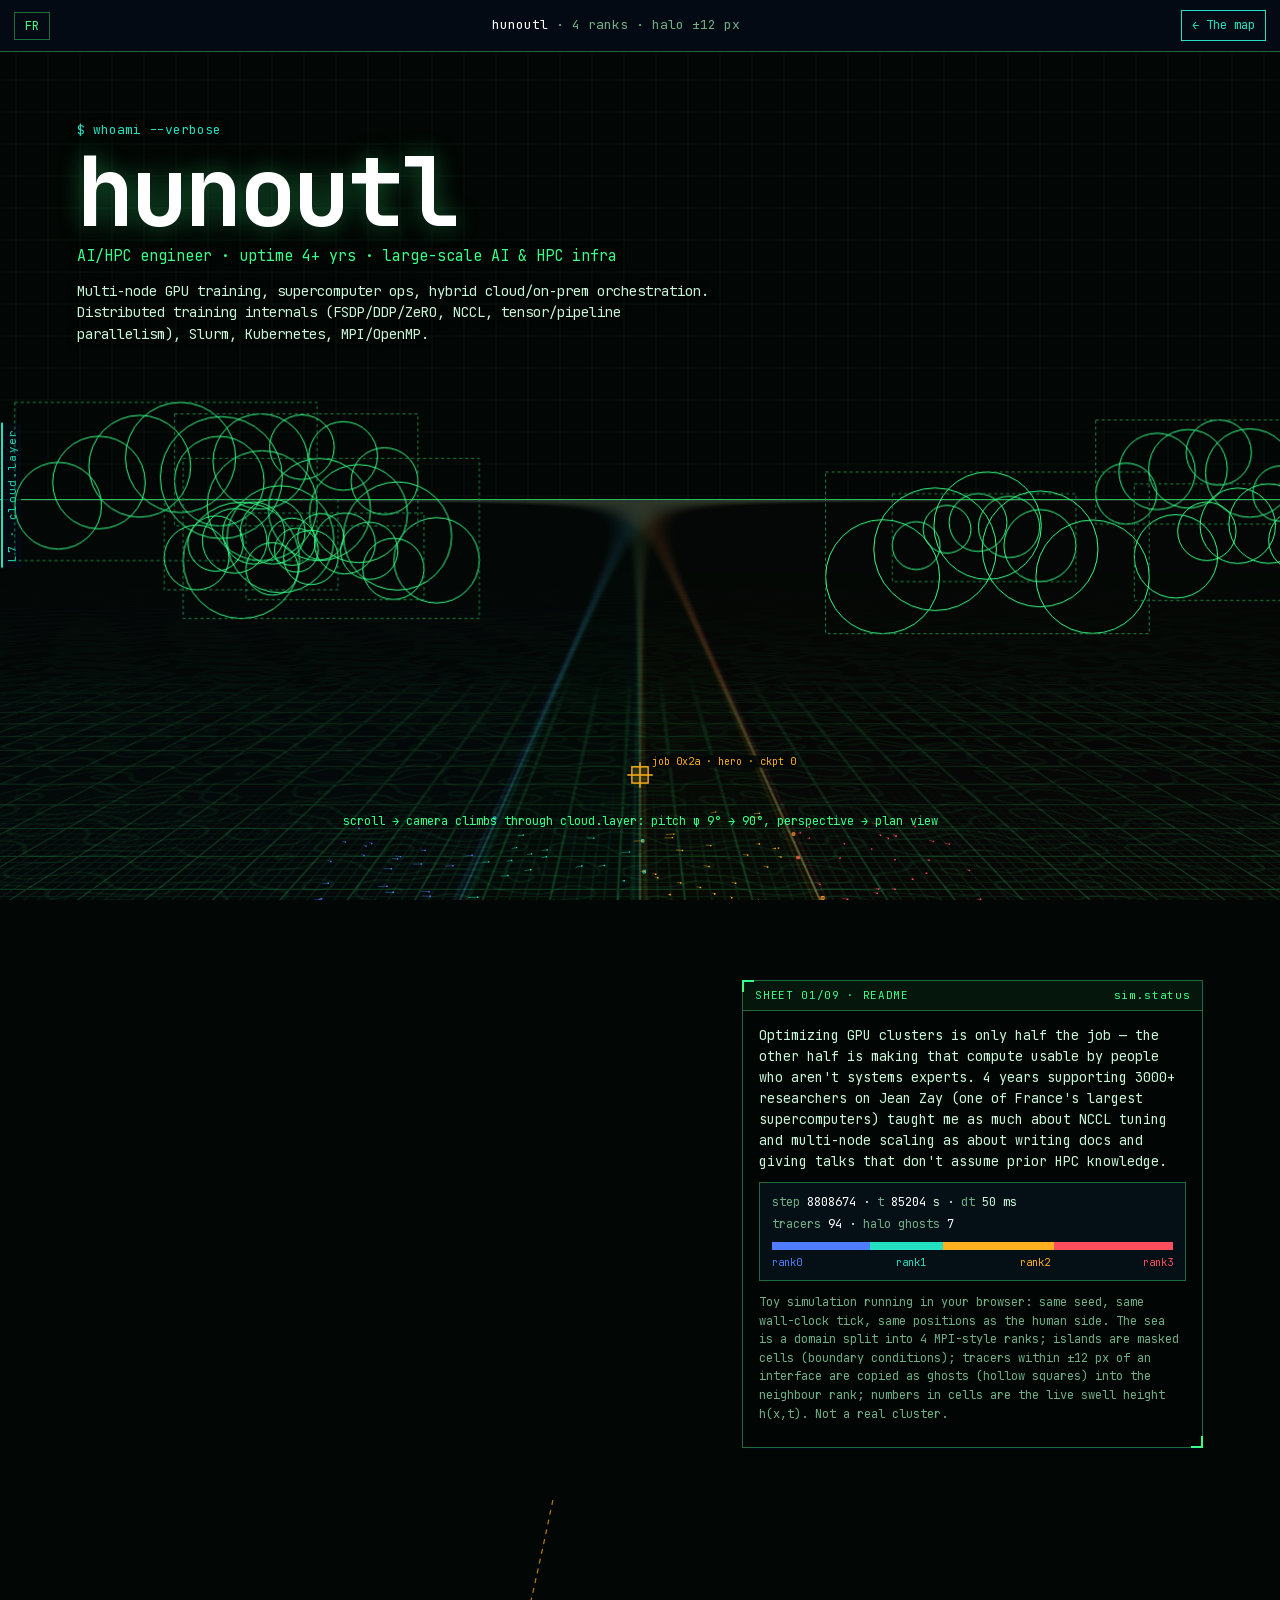
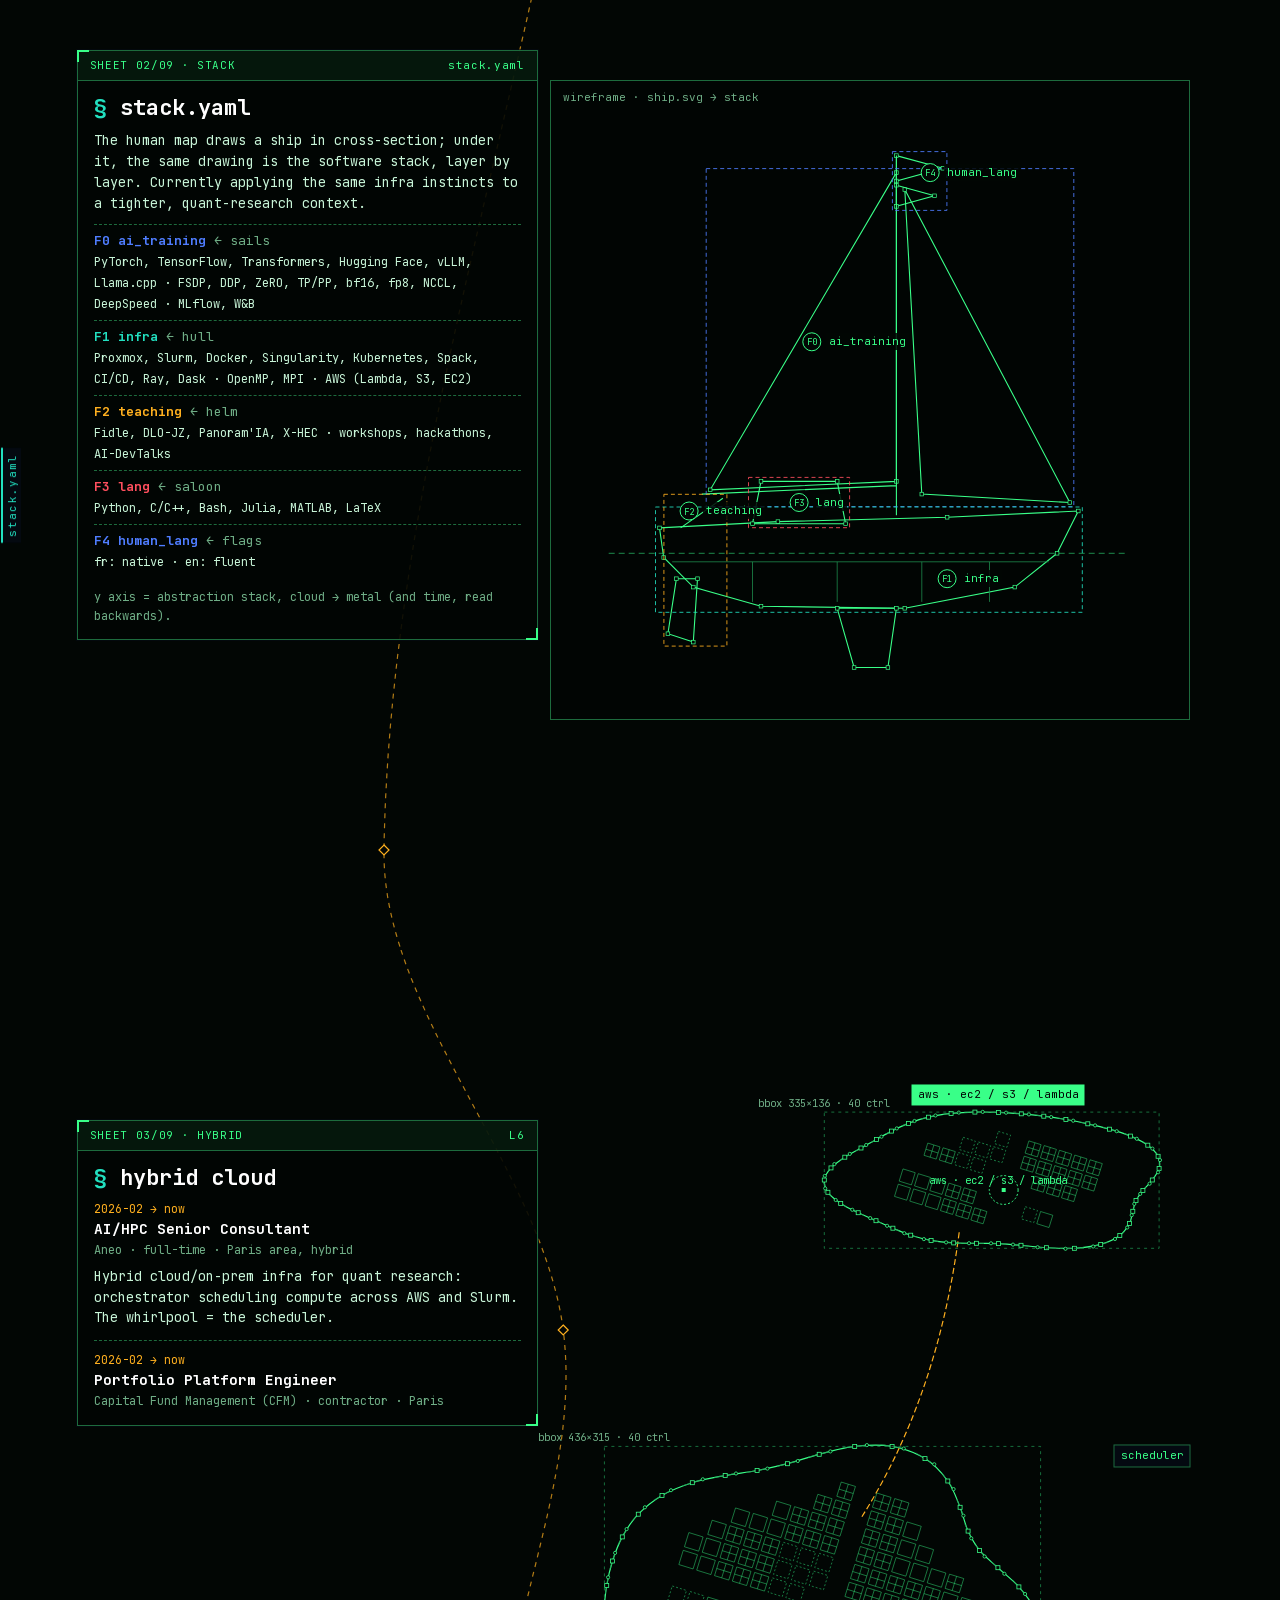
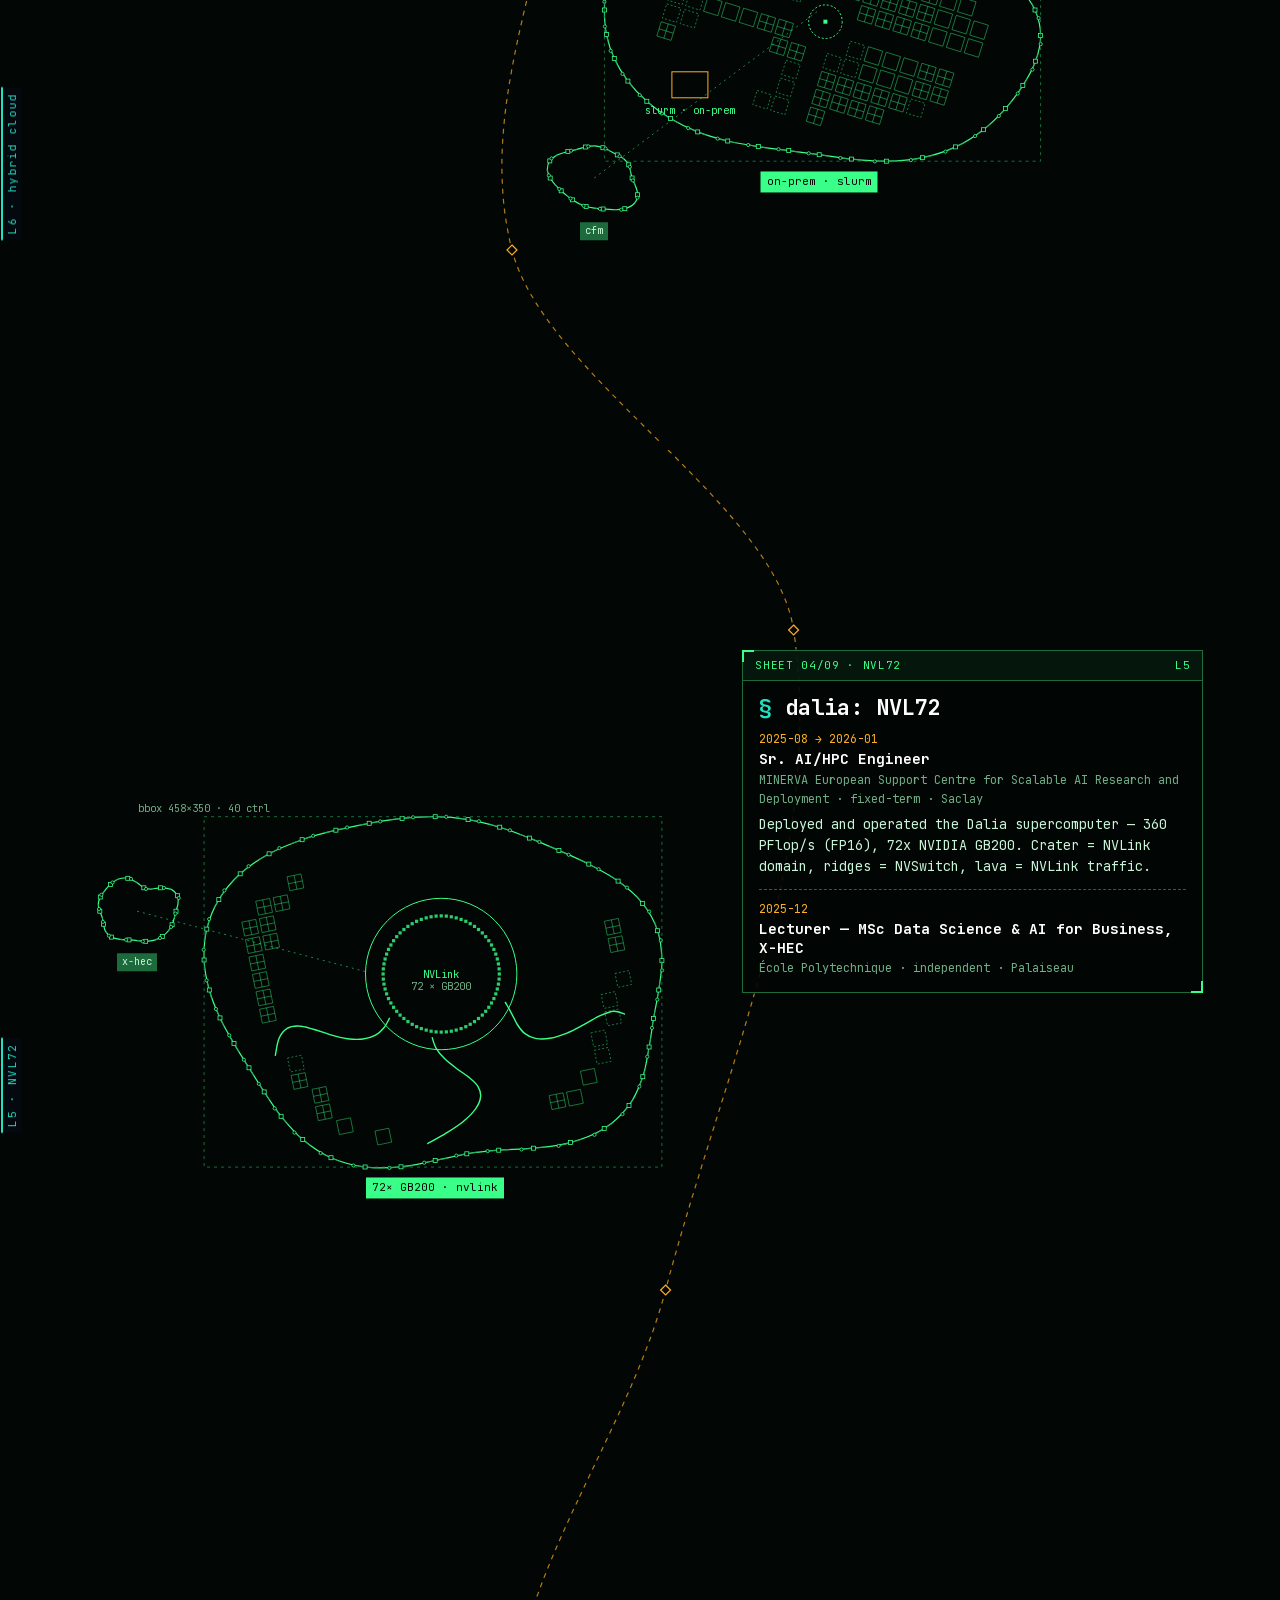
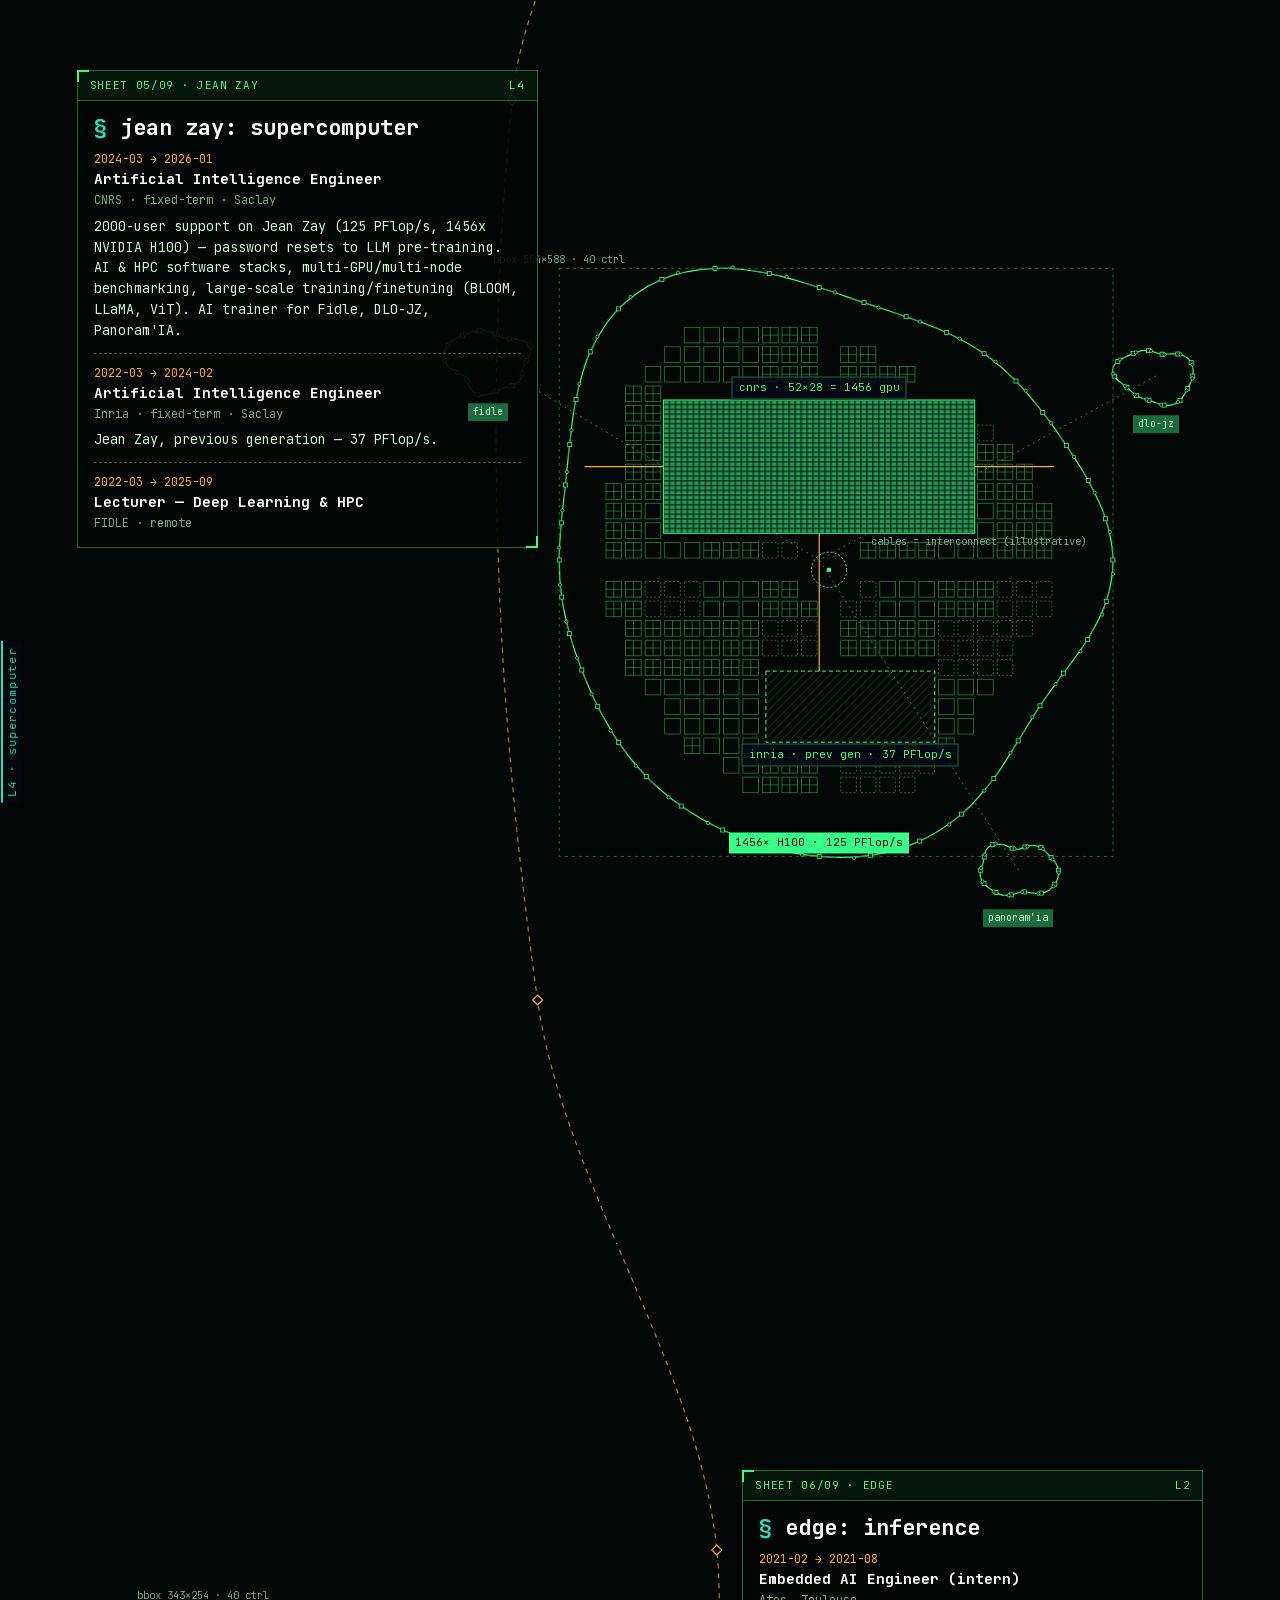
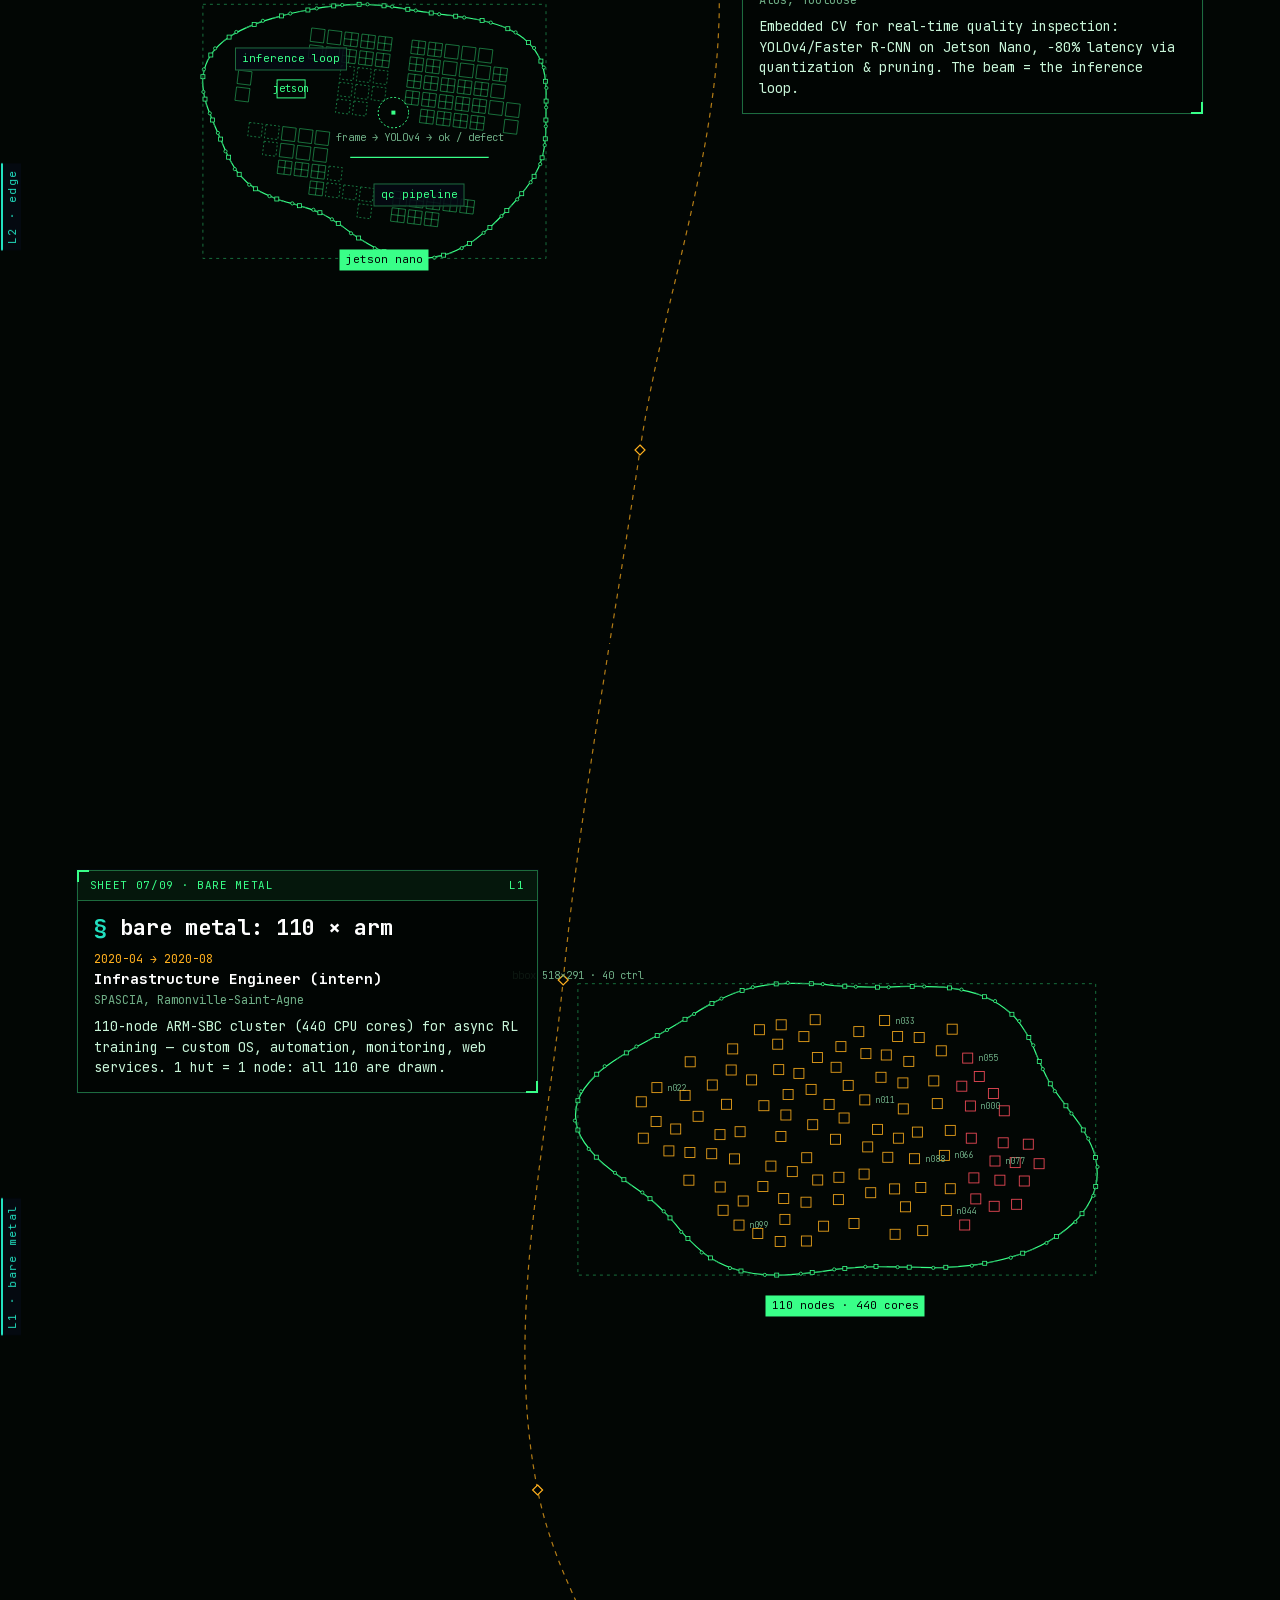
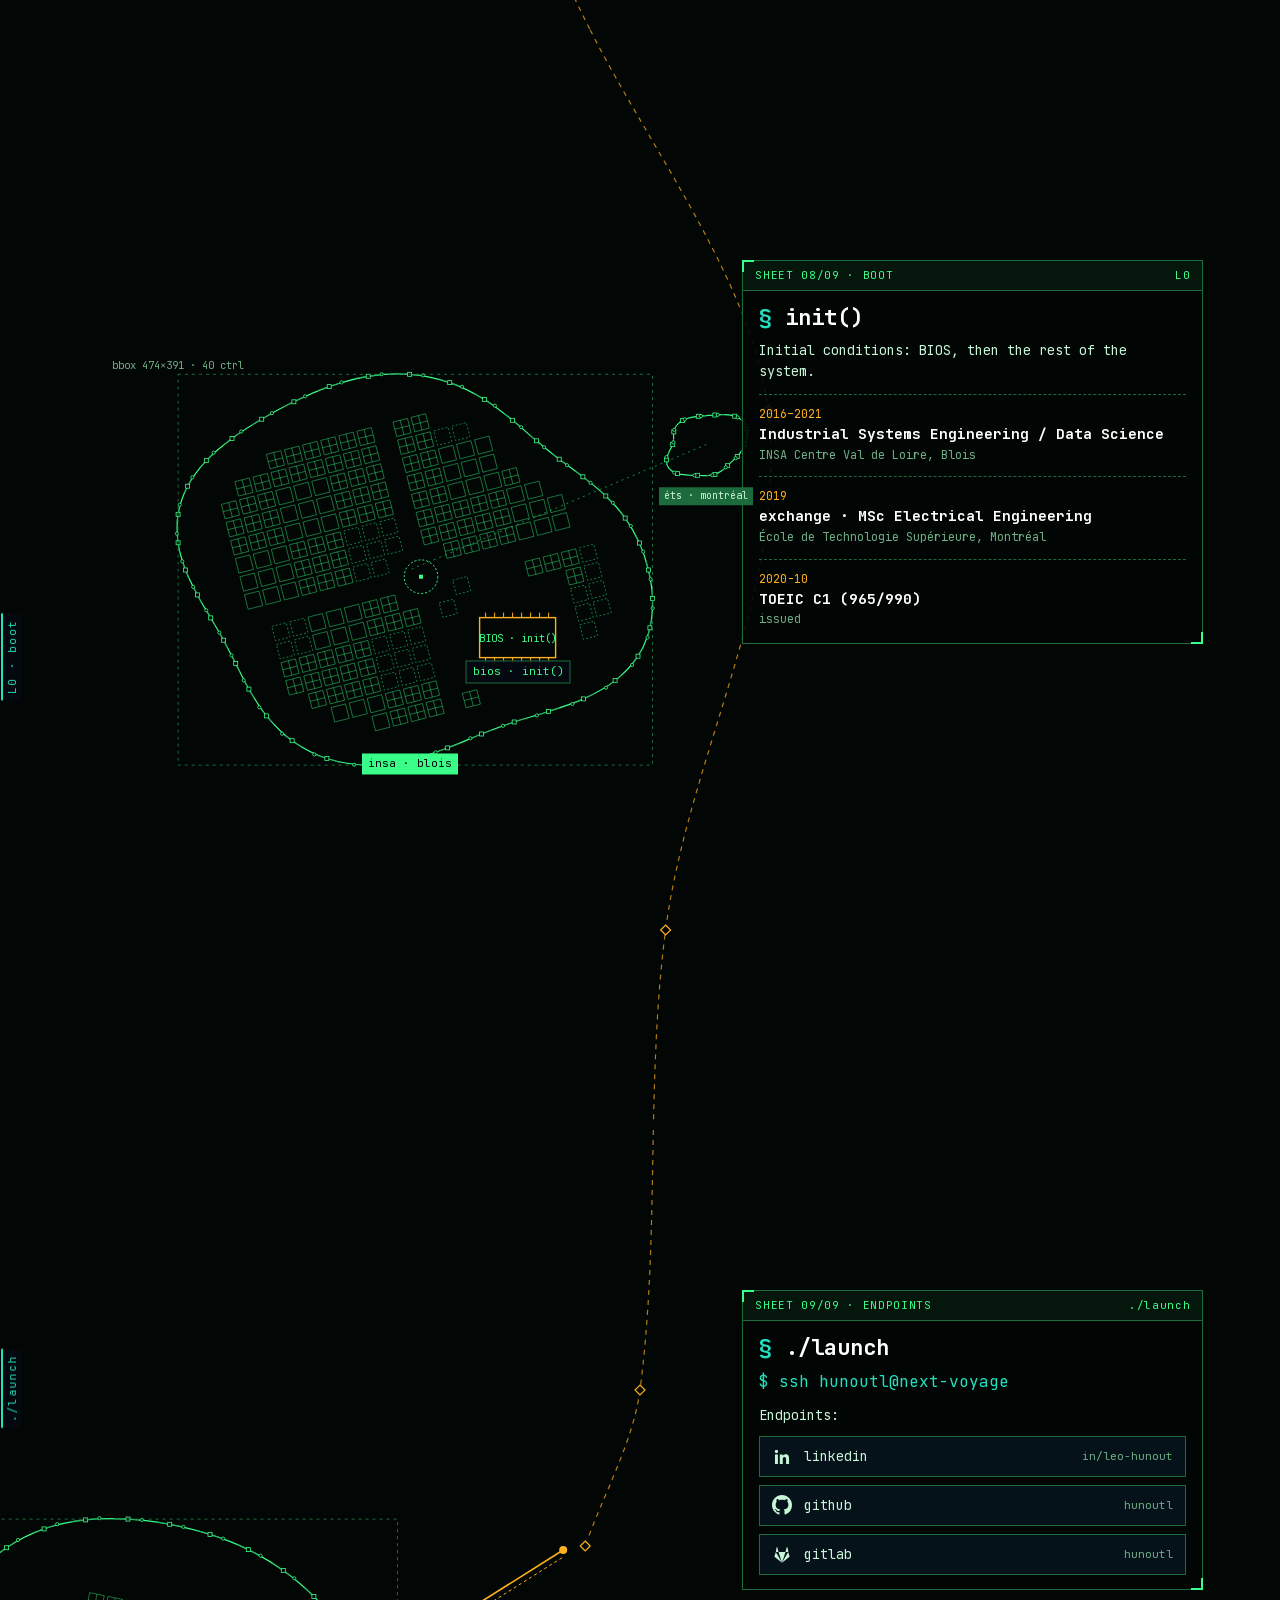
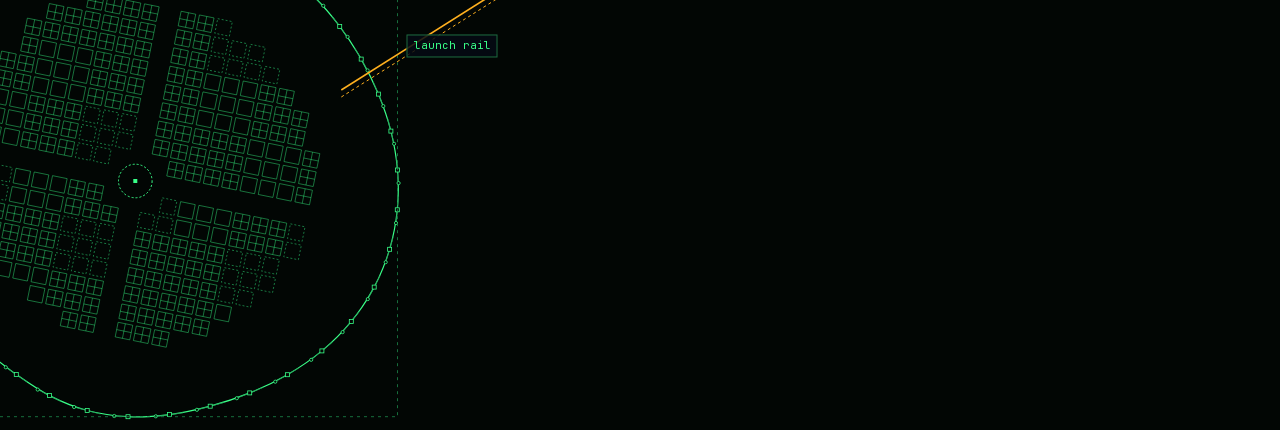
==== index.html @ f3017c25 "Proposition « grand-large » (machine) — Grand Large : carte marine calculée (archipel, du nuage au m" ====
<!doctype html>
<html lang="en">
<head>
  <meta charset="UTF-8" />
  <meta name="viewport" content="width=device-width, initial-scale=1" />
  <!-- Couleur du canevas par défaut AVANT tout CSS : le premier frame peint
       après la navigation cross-site n'est jamais blanc par défaut. -->
  <meta name="color-scheme" content="dark" />
  <title>hunoutl — the compute under the sea</title>
  <meta name="description" content="Léo Hunout, AI/HPC infrastructure engineer. The unrendered skeleton of the same map, and the computation under it — swipe right for the map." />
  <meta property="og:title" content="hunoutl — AI/HPC Engineer" />
  <meta property="og:description" content="4+ years building large-scale AI/HPC compute infrastructure." />
  <link rel="stylesheet" href="styles/machine.css" />
  <style>
    html { background: #020604; }
  </style>
  <!-- Bloque le premier rendu jusqu'à ce que #render-ready (après les
       scripts, en fin de body) soit parsé : le premier frame peint contient
       donc déjà le contenu, la simulation dessinée et la position de scroll
       d'arrivée. Chromium 124+ ; ignoré ailleurs. -->
  <link rel="expect" href="#render-ready" blocking="render" />
</head>
<body>
  <canvas id="sea" aria-hidden="true"></canvas>
  <canvas id="fx" aria-hidden="true"></canvas>
  <div id="clouds" aria-hidden="true"></div>
  <header class="site-bar">
    <button id="lang-switch" class="lang-switch" type="button">FR</button>
    <span class="brand">hunoutl<i> · 4 ranks · halo ±12 px</i></span>
    <a id="mirror-hint" class="mirror-hint" data-mirror-link href="#"></a>
  </header>

  <main id="floors"></main>

  <script src="scripts/geo.js"></script>
  <script src="scripts/content.js"></script>
  <script src="scripts/lang-switch.js"></script>
  <script src="scripts/sim-core.js"></script>
  <script src="scripts/render-machine.js"></script>
  <script src="scripts/drag-swipe.js"></script>
  <script>SIM.start();</script>
  <div id="render-ready" hidden></div>
</body>
</html>
---- styles/machine.css ----
/* Machine « le calcul qui fait la mer ».
   Police : JetBrains Mono (OFL) 400/700, subsettée, inlinée par build.mjs. */
@font-face {
  font-family: "JB Mono";
  src: url(../assets/jbmono-400.woff2) format("woff2");
  font-weight: 400;
  font-display: block;
}
@font-face {
  font-family: "JB Mono";
  src: url(../assets/jbmono-700.woff2) format("woff2");
  font-weight: 700;
  font-display: block;
}

:root {
  --drag-x: 0px;
  --bg: #020604;
  --mesh: #0d3a1e;
  --line: #1d6b3d;
  --text: #c8f5d8;
  --dim: #6fae86;
  --cy: #39ff88;
  --r0: #4f7dff;
  --r1: #22e0c0;
  --r2: #ffb01f;
  --r3: #ff4f5e;
  --bar-height: 52px;
  --mono: "JB Mono", ui-monospace, "SFMono-Regular", Menlo, Consolas, monospace;
}

* { box-sizing: border-box; }
html, body { margin: 0; padding: 0; }
html { background: var(--bg); }
body {
  background: var(--bg);
  color: var(--text);
  font-family: var(--mono);
  font-size: 13.5px;
  line-height: 1.55;
  overflow-x: hidden;
  -webkit-text-size-adjust: 100%;
  -webkit-tap-highlight-color: transparent;
}

#sea, #fx { position: fixed; left: 0; top: 0; pointer-events: none; }
#sea { z-index: 0; }
#fx { z-index: 2; }
#clouds { position: fixed; inset: 0; z-index: 6; pointer-events: none; overflow: hidden; }
#clouds .cloud { position: absolute; left: 0; top: 0; transform-origin: 50% 50%; will-change: transform, opacity; }
#clouds .cloud svg { display: block; overflow: visible; }
#clouds .fog { position: absolute; inset: 0; opacity: 0; will-change: opacity; background: linear-gradient(rgba(57, 255, 136, 0.07) 1px, transparent 1px) 0 0 / 100% 24px, linear-gradient(90deg, rgba(57, 255, 136, 0.07) 1px, transparent 1px) 0 0 / 24px 100%, #020604; }
#clouds .fog::after { content: "cloud.layer · traversing"; position: absolute; left: 50%; top: 46%; transform: translateX(-50%); font-family: var(--mono); font-size: 12px; color: var(--cy); letter-spacing: .2em; }
.inset { position: absolute; z-index: 3; background: rgba(2, 6, 4, 0.92); border: 1px solid var(--line); }
.inset .ship svg { position: absolute; left: 0; top: 0; overflow: visible; }
.inset .ship text { font-family: var(--mono); font-size: 9px; fill: var(--cy); text-anchor: middle; }
.inset-title { position: absolute; left: 12px; top: 8px; margin: 0; font-size: 11px; color: var(--dim); }
.part { position: absolute; z-index: 1; font-size: 11px; color: var(--cy); white-space: nowrap; background: rgba(2, 6, 4, .85); padding: 0 3px; }
.winds em { font-style: normal; color: var(--dim); font-weight: 400; }

#floors { position: relative; transition: opacity 0.18s; }
#floors.lang-fading { opacity: 0; }
.floor { position: relative; overflow: hidden; }
.floor-inner { position: absolute; inset: 0; }
.isle-layer { position: absolute; left: 0; top: 0; z-index: 1; overflow: visible; }
.isle-layer text { font-family: var(--mono); text-anchor: middle; }
.isle-layer .lbl { font-size: 10.5px; fill: var(--cy); text-anchor: middle; }
.isle-layer .dim { font-size: 10.5px; fill: var(--dim); }
.isle-layer .tiny { font-size: 8px; fill: var(--dim); text-anchor: start; }

.card, .tag, .sky-title, .scroll-hint, .layer-mark { position: absolute; z-index: 3; }
.card {
  background: rgba(2, 6, 4, 0.9);
  border: 1px solid var(--line);
  box-shadow: 0 0 0 1px rgba(5, 11, 20, 0.6);
}
.card::before, .card::after {
  content: "";
  position: absolute;
  width: 10px;
  height: 10px;
  border: 0 solid var(--cy);
}
.card::before { left: -1px; top: -1px; border-left-width: 2px; border-top-width: 2px; }
.card::after { right: -1px; bottom: -1px; border-right-width: 2px; border-bottom-width: 2px; }
.card .bar {
  display: flex;
  justify-content: space-between;
  gap: 8px;
  padding: 6px 12px;
  border-bottom: 1px solid var(--line);
  font-size: 11px;
  letter-spacing: 0.06em;
  color: var(--cy);
  background: rgba(13, 58, 30, 0.35);
}
.card .body { padding: 14px 16px 14px; }
.card h2 { margin: 0 0 10px; font-size: 22px; line-height: 1.15; font-weight: 700; color: #ffffff; }
.card h2::before { content: "§ "; color: var(--r1); }
.card p { margin: 0 0 10px; }
.job { margin-top: 12px; padding-top: 10px; border-top: 1px dashed var(--line); }
.card h2 + .job { margin-top: 0; padding-top: 0; border-top: none; }
.job .when { margin: 0; font-size: 11.5px; color: var(--r2); }
.job h3 { margin: 2px 0 0; font-size: 14.5px; line-height: 1.3; color: #fff; }
.job .where { margin: 2px 0 6px; font-size: 12px; color: var(--dim); }
.job p:last-child { margin-bottom: 0; }

.tag {
  transform: translate(-50%, -50%);
  white-space: nowrap;
  font-size: 11px;
  padding: 2px 6px;
  color: var(--bg);
  background: var(--cy);
  pointer-events: none;
}
.tag.small { font-size: 10px; padding: 1px 5px; background: var(--line); color: var(--text); }
.tag.it { background: rgba(5, 11, 20, 0.85); color: var(--cy); border: 1px solid var(--line); }

.layer-mark {
  left: 4px;
  margin: 0;
  transform: translateY(-50%);
  writing-mode: vertical-rl;
  rotate: 180deg;
  font-size: 11px;
  letter-spacing: 0.12em;
  color: var(--r1);
  white-space: nowrap;
}
.layer-mark span { padding: 6px 2px; border-right: 2px solid var(--r1); background: rgba(5, 11, 20, 0.8); }

/* hero : textes au-dessus des nuages (#clouds, z 6) */
.sky-title, .card.about, .scroll-hint { z-index: 7; }
.sky-title p, .sky-title h1 { text-shadow: 0 0 4px #020604, 0 0 10px #020604; }
.sky-title { pointer-events: none; }
.sky-title .prompt { margin: 0; color: var(--r1); font-size: 13px; }
.sky-title h1 { margin: 6px 0 8px; font-size: 96px; line-height: 0.95; letter-spacing: -0.04em; font-weight: 700; color: #fff; text-shadow: 0 0 24px rgba(57, 255, 136, 0.35); }
.sky-title .sub { margin: 0 0 12px; color: var(--cy); font-size: 15px; }
.sky-title .lede { margin: 0; max-width: 640px; font-size: 14px; color: var(--text); }
.scroll-hint { left: 0; right: 0; top: 812px; margin: 0; text-align: center; font-size: 12px; color: var(--cy); }
.hud { margin: 6px 0 12px; padding: 10px 12px; border: 1px solid var(--line); background: rgba(18, 50, 79, 0.25); font-size: 12px; }
.hud p { margin: 0 0 4px; }
.hud b { color: var(--dim); font-weight: 400; }
.hud span[data-hud] { color: #fff; font-variant-numeric: tabular-nums; }
.bars { display: flex; height: 8px; margin: 8px 0 4px; background: #0a1a2a; }
.bars i { display: block; height: 100%; width: 25%; }
.bars i:nth-child(1) { background: var(--r0); }
.bars i:nth-child(2) { background: var(--r1); }
.bars i:nth-child(3) { background: var(--r2); }
.bars i:nth-child(4) { background: var(--r3); }
.ranks { display: flex; justify-content: space-between; font-size: 10.5px; margin: 0 !important; }
.r0 { color: var(--r0); } .r1 { color: var(--r1); } .r2 { color: var(--r2); } .r3 { color: var(--r3); }
.w4 { color: var(--cy); }
.note { font-size: 12px; color: var(--dim); }

/* forces */
.winds { list-style: none; margin: 4px 0 10px; padding: 0; }
.winds li { padding: 6px 0; border-top: 1px dashed var(--line); }
.winds b { display: block; font-size: 13px; }
.winds span { font-size: 12px; color: var(--text); }
.readup { font-size: 12px; color: var(--dim); margin-bottom: 0 !important; }

/* contact */
.card .big { font-size: 16px; color: var(--r1); }
.links { display: grid; gap: 8px; }
.links a { display: grid; grid-template-columns: 22px 1fr auto; align-items: center; gap: 10px; padding: 9px 12px; color: var(--text); text-decoration: none; border: 1px solid var(--line); background: rgba(18, 50, 79, 0.3); }
.links a small { color: var(--dim); }
.links a:hover { border-color: var(--r1); color: #fff; }

@media (max-width: 759px) {
  body { font-size: 12.5px; }
  .card .body { padding: 12px 13px; }
  .card h2 { font-size: 19px; }
  .sky-title h1 { font-size: 64px; }
  .sky-title .sub { font-size: 13px; }
  .sky-title .lede { font-size: 12.5px; }
  .scroll-hint { top: 760px; font-size: 11px; padding: 0 16px; }
  .layer-mark { left: 1px; font-size: 9.5px; }
}

/* bandeau */
.site-bar {
  position: fixed;
  top: 0;
  left: 0;
  right: 0;
  height: var(--bar-height);
  z-index: 20;
  display: flex;
  align-items: center;
  justify-content: space-between;
  gap: 10px;
  padding: 0 14px;
  background: rgba(5, 11, 20, 0.96);
  border-bottom: 1px solid var(--line);
}
.brand { flex: 1; min-width: 0; text-align: center; font-size: 13px; color: #fff; white-space: nowrap; overflow: hidden; text-overflow: ellipsis; }
.brand i { font-style: normal; color: var(--dim); }
.mirror-hint, .lang-switch {
  font-family: var(--mono);
  font-size: 12px;
  background: transparent;
  border: 1px solid var(--line);
  color: var(--cy);
  padding: 5px 10px;
  cursor: pointer;
  text-decoration: none;
  white-space: nowrap;
}
.mirror-hint { border-color: var(--r1); color: var(--r1); }
.mirror-hint:hover, .lang-switch:hover { background: var(--r1); color: var(--bg); }
@media (max-width: 420px) { .brand i { display: none; } }

/* bascule (calques de drag-swipe.js) */
body.dragging { user-select: none; -webkit-user-select: none; cursor: grabbing; }
#mirror-window { position: fixed; left: 0; top: 0; overflow: hidden; z-index: 60; pointer-events: none; will-change: transform; background: #f4ecda; }
#mirror-frame { position: fixed; inset: 0; width: 100vw; height: 100vh; border: none; z-index: 60; pointer-events: none; will-change: transform; background: #f4ecda; }
#mirror-window #mirror-frame { position: absolute; left: 0; top: 0; }
/* Ligne de scan dessinée comme un BALAYAGE DE MONITEUR : bande phosphore
   à lignes de trame, du côté du plan quitté. */
#scan-line {
  position: fixed;
  top: 0;
  width: 70px;
  height: 100%;
  z-index: 61;
  pointer-events: none;
  will-change: transform;
  visibility: hidden;
  background:
    repeating-linear-gradient(to bottom, rgba(5, 11, 20, 0.55) 0 1px, rgba(5, 11, 20, 0) 1px 3px),
    linear-gradient(to left, rgba(57, 255, 136, 0), rgba(57, 255, 136, 0.16) 60%, rgba(57, 255, 136, 0.75) 96%, #d8ffe6);
}
#scan-line::after { content: ""; position: absolute; left: 0; top: 0; bottom: 0; width: 2px; background: #eaffff; box-shadow: 0 0 12px 3px rgba(57, 255, 136, 0.9); }
.scan-tab { position: absolute; left: -1px; top: 50%; width: 28px; height: 56px; margin-top: -28px; background: var(--bg); border: 1px solid var(--r1); border-left: none; }
.scan-tab::after { content: ""; position: absolute; left: 7px; top: 21px; width: 9px; height: 9px; border-right: 2px solid var(--r1); border-top: 2px solid var(--r1); transform: rotate(45deg); }
body.dragging #scan-line, body.settling #scan-line { visibility: visible; }
body.no-anim #mirror-frame, body.no-anim #mirror-window, body.no-anim #scan-line { transition: none !important; }
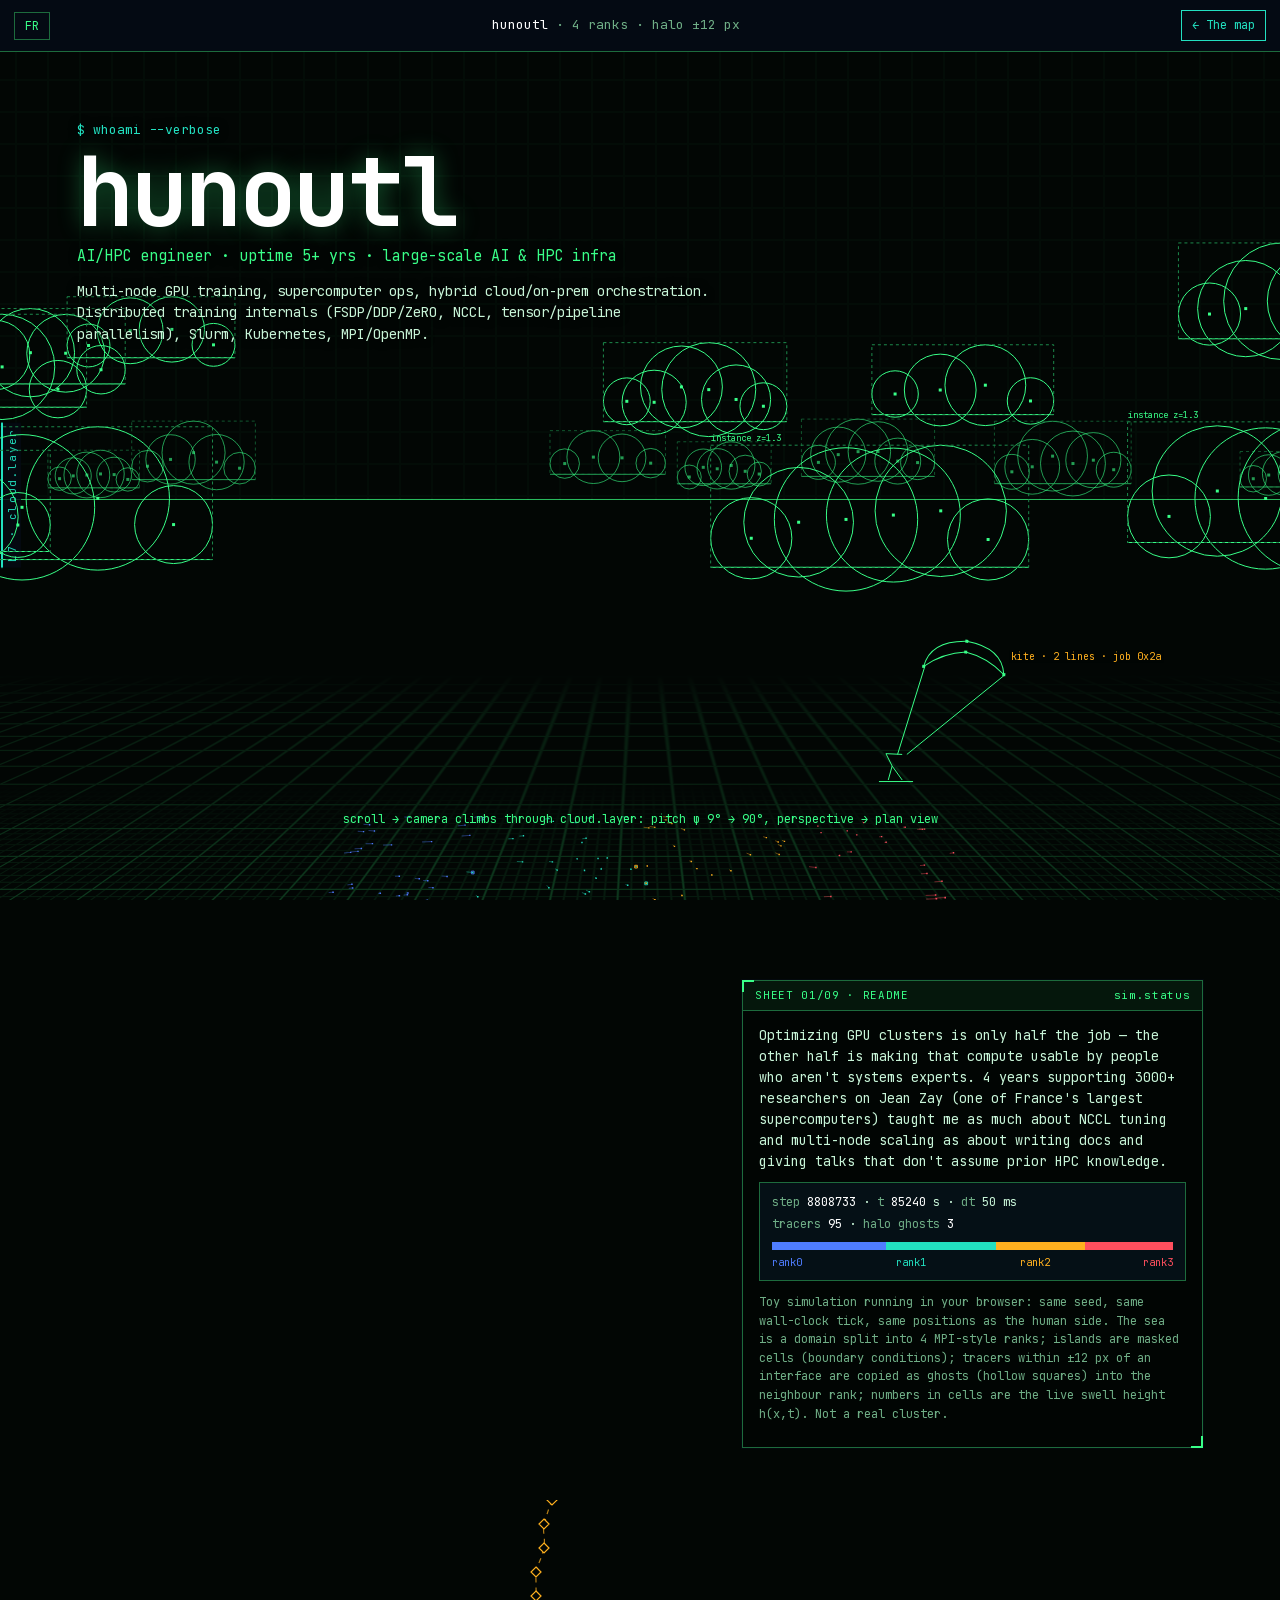
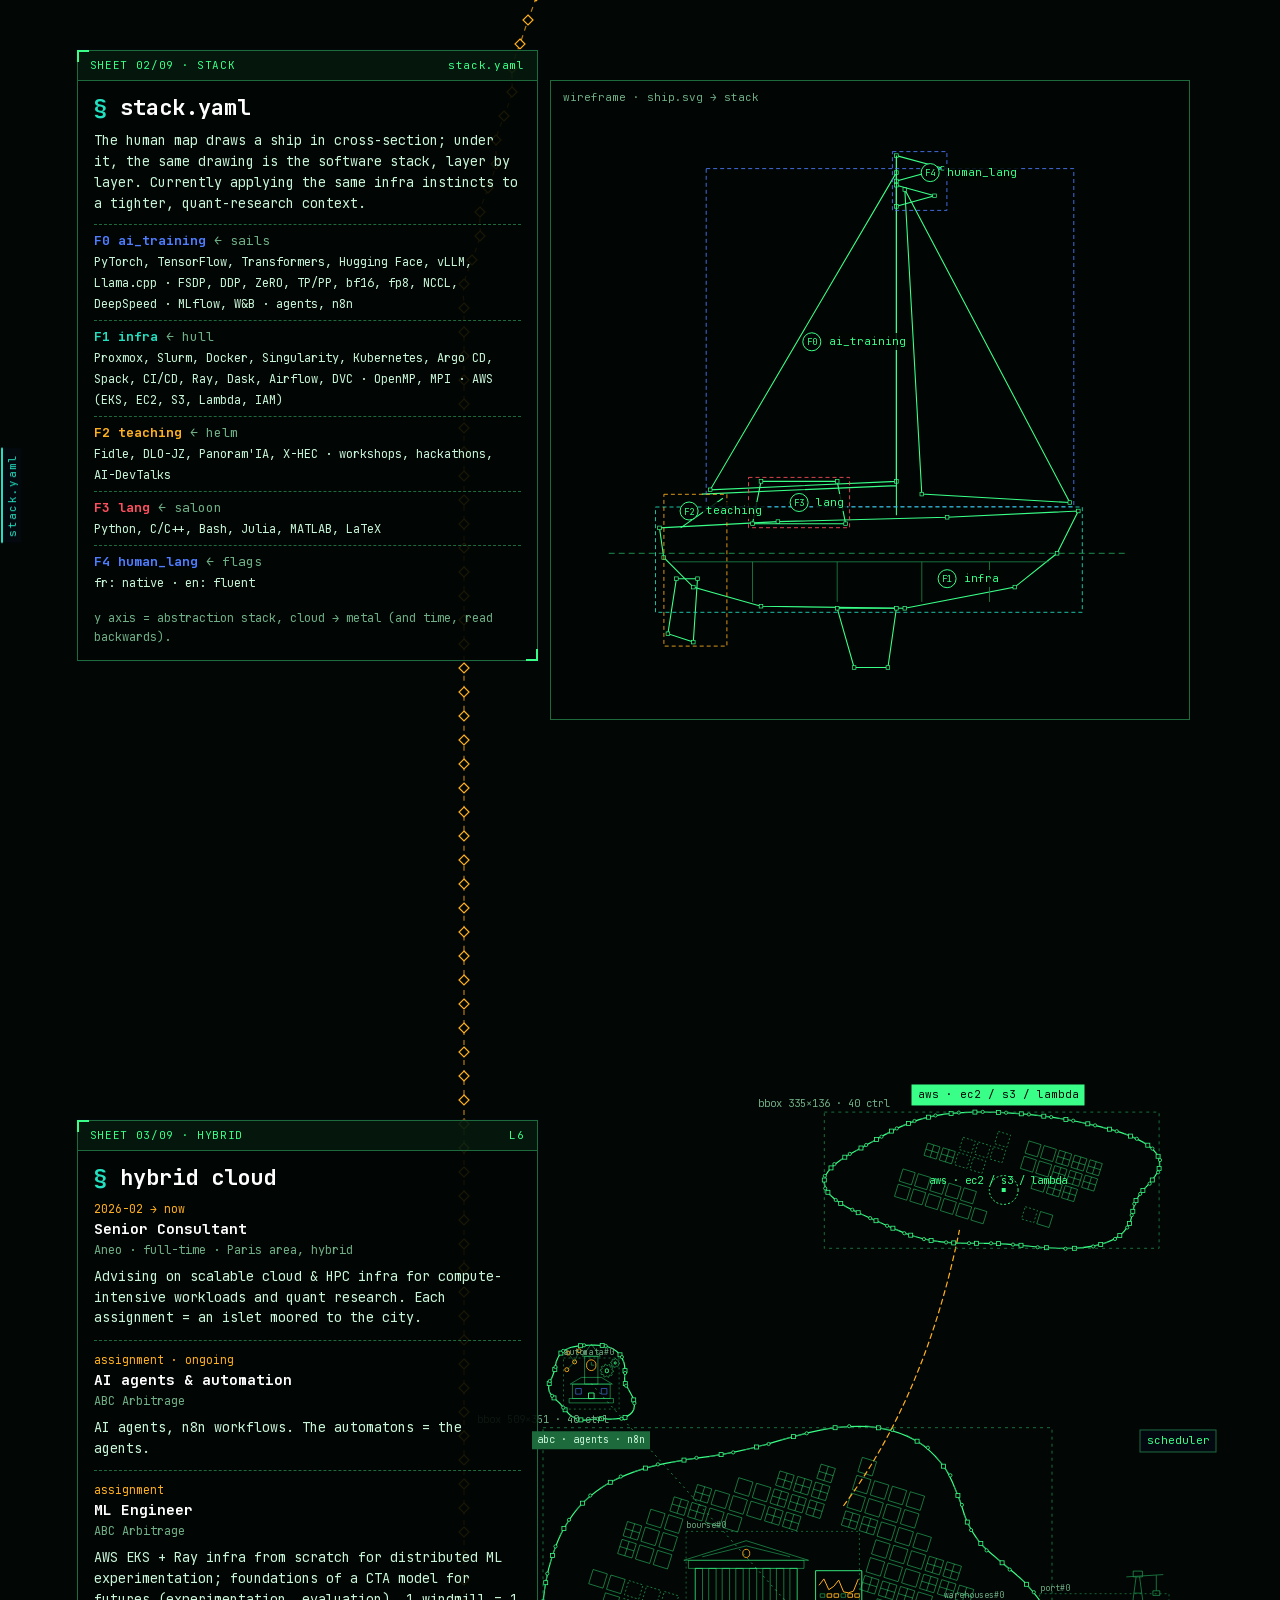
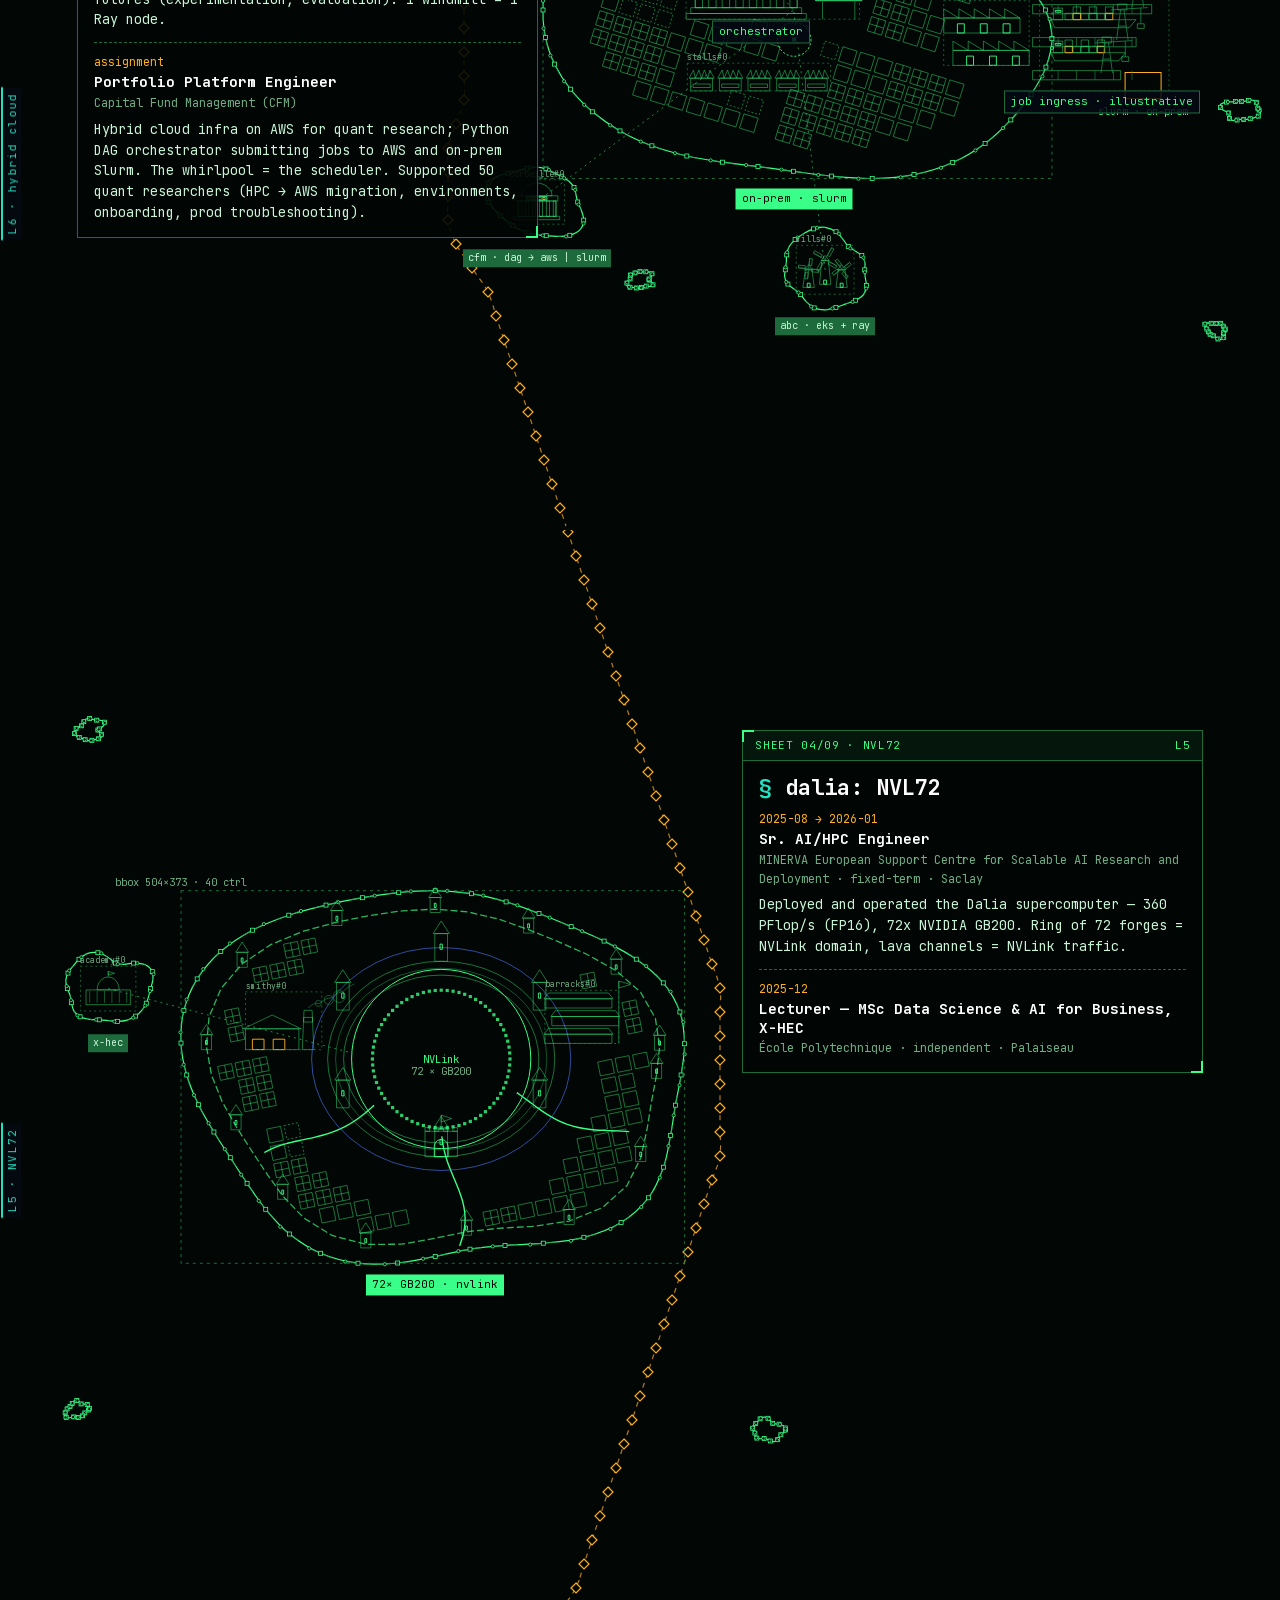
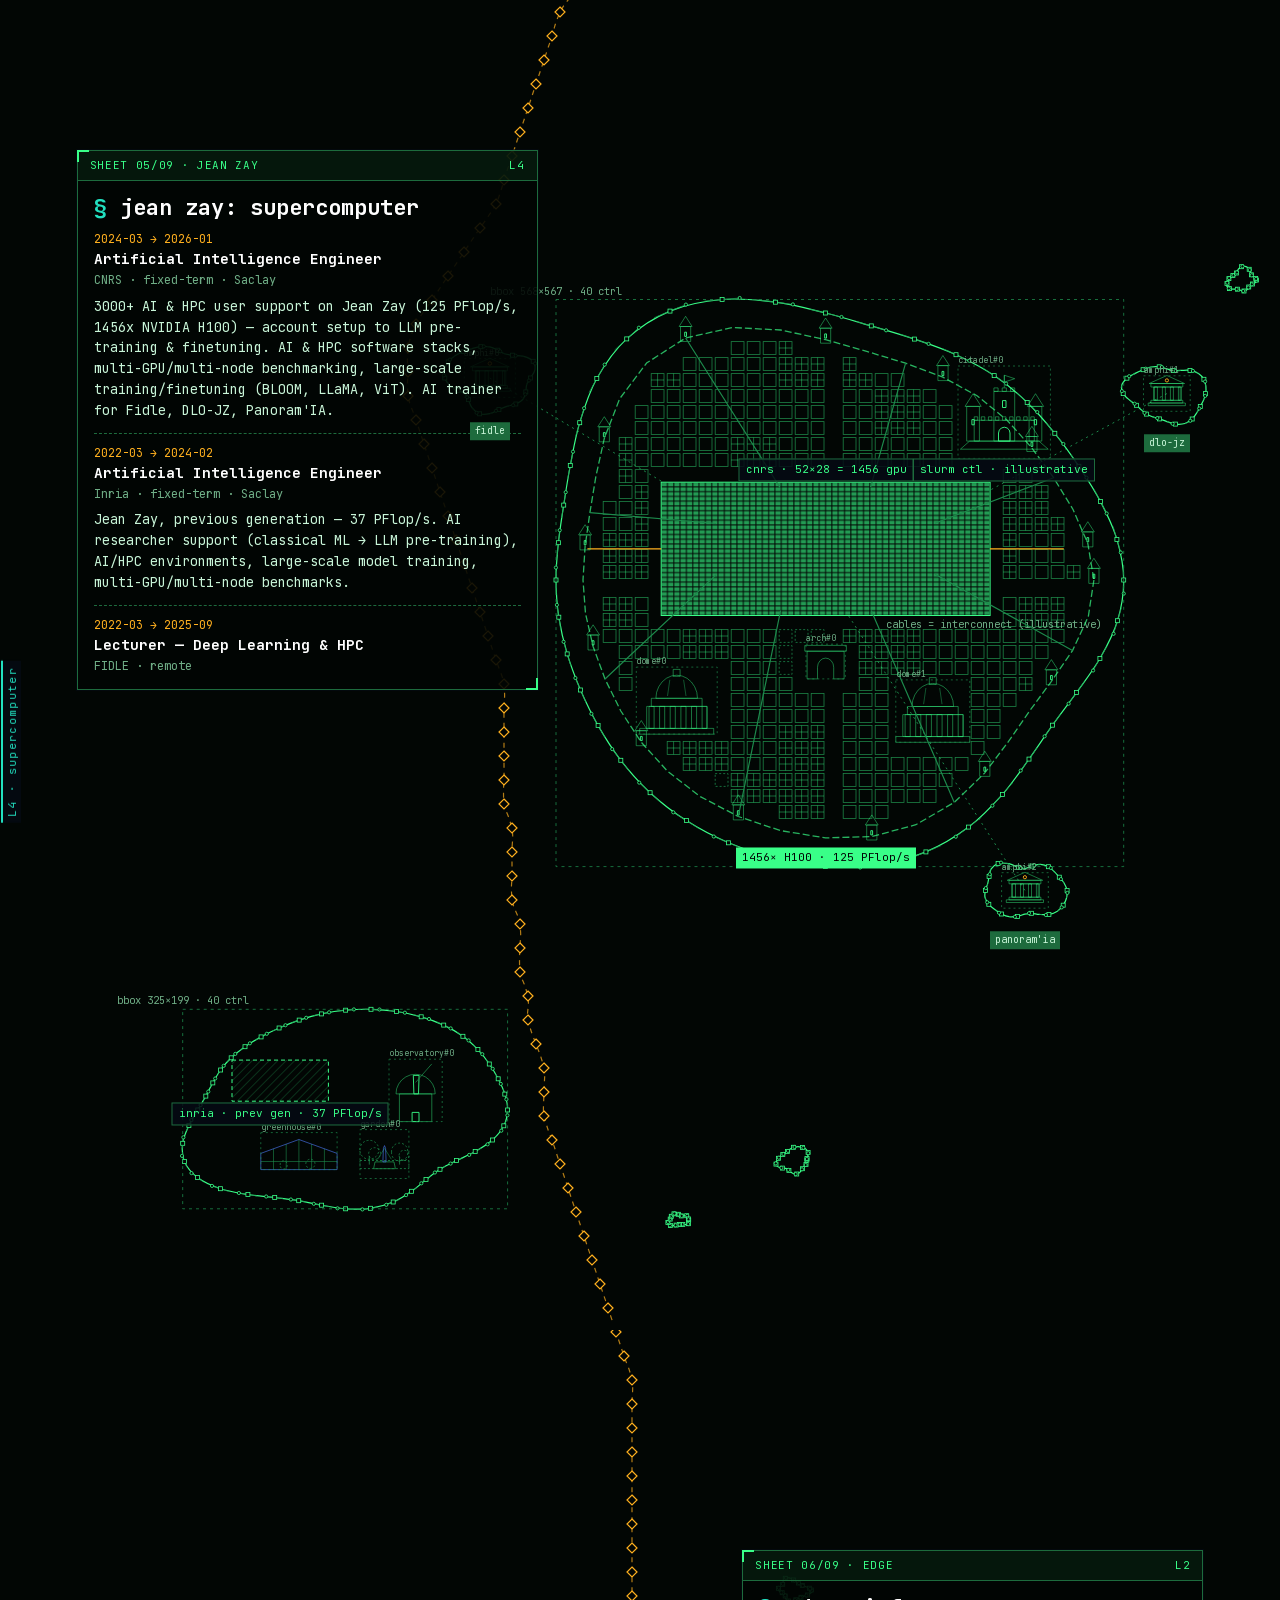
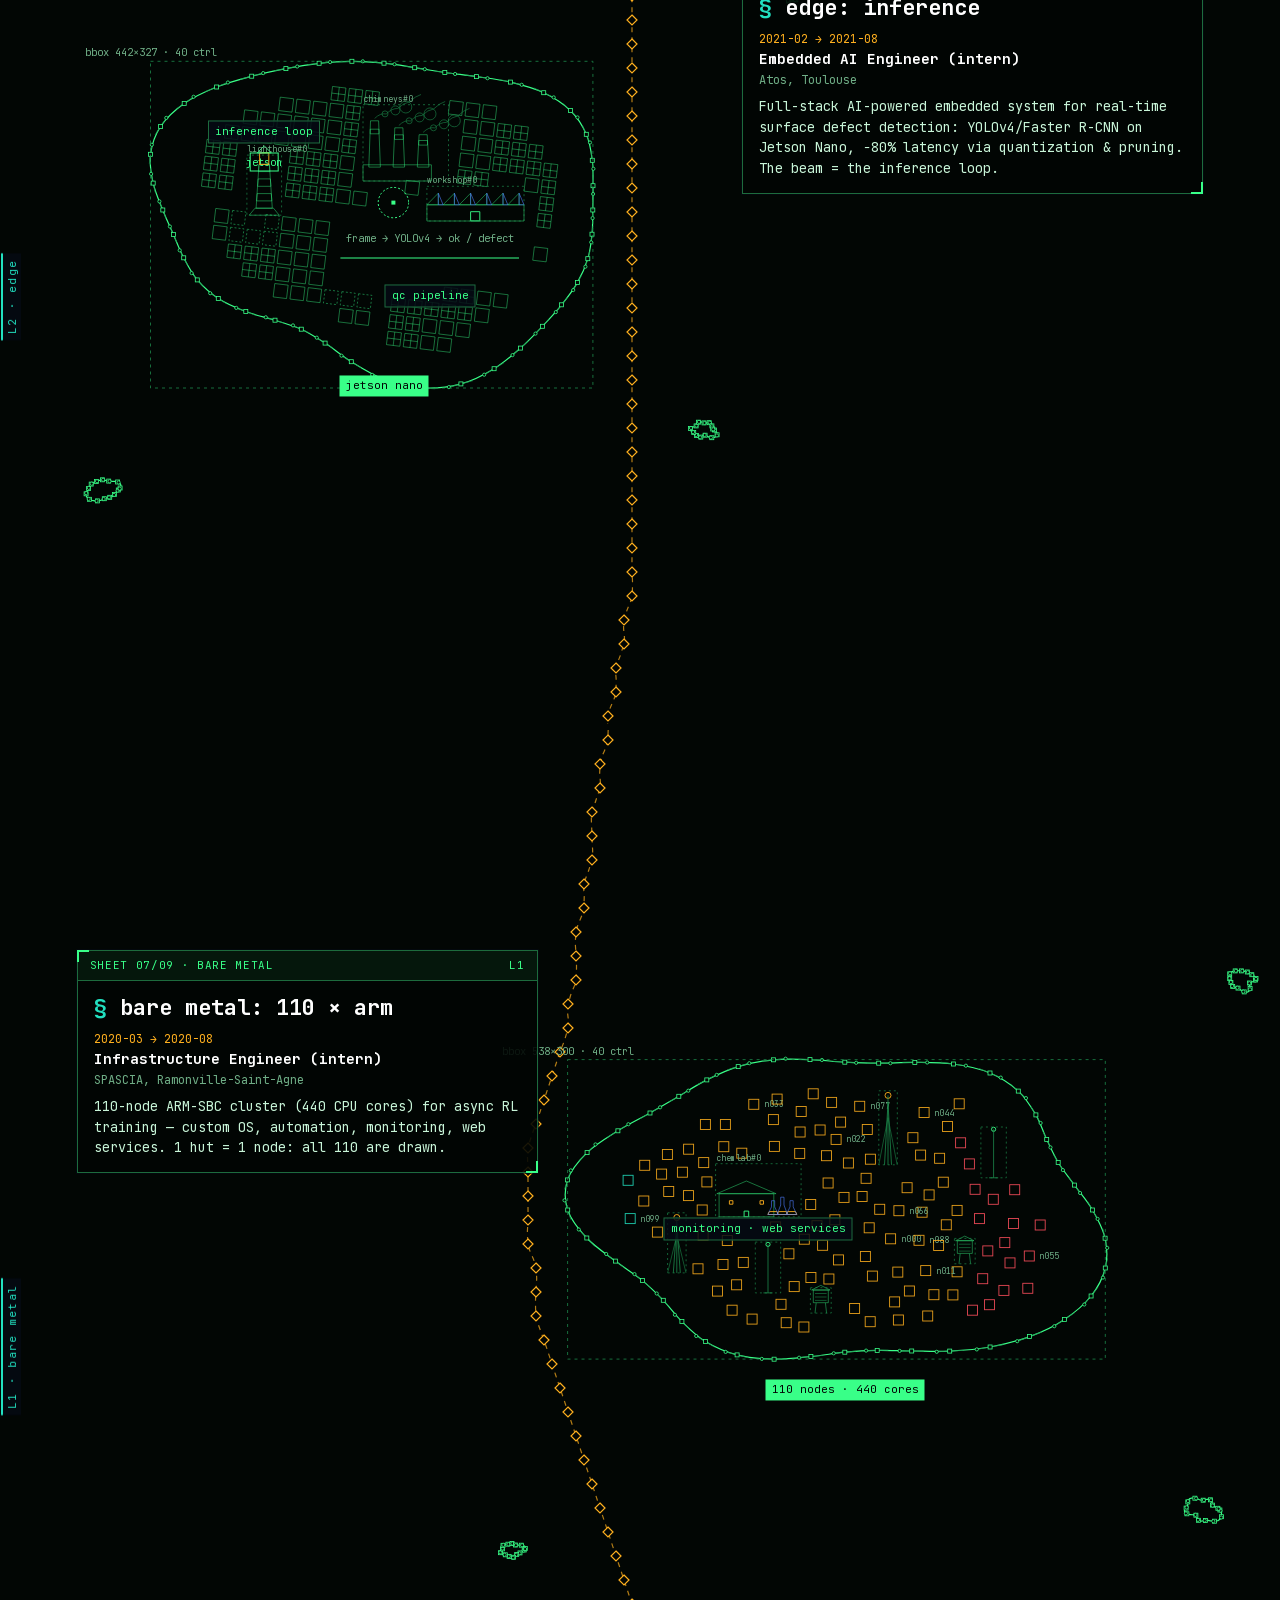
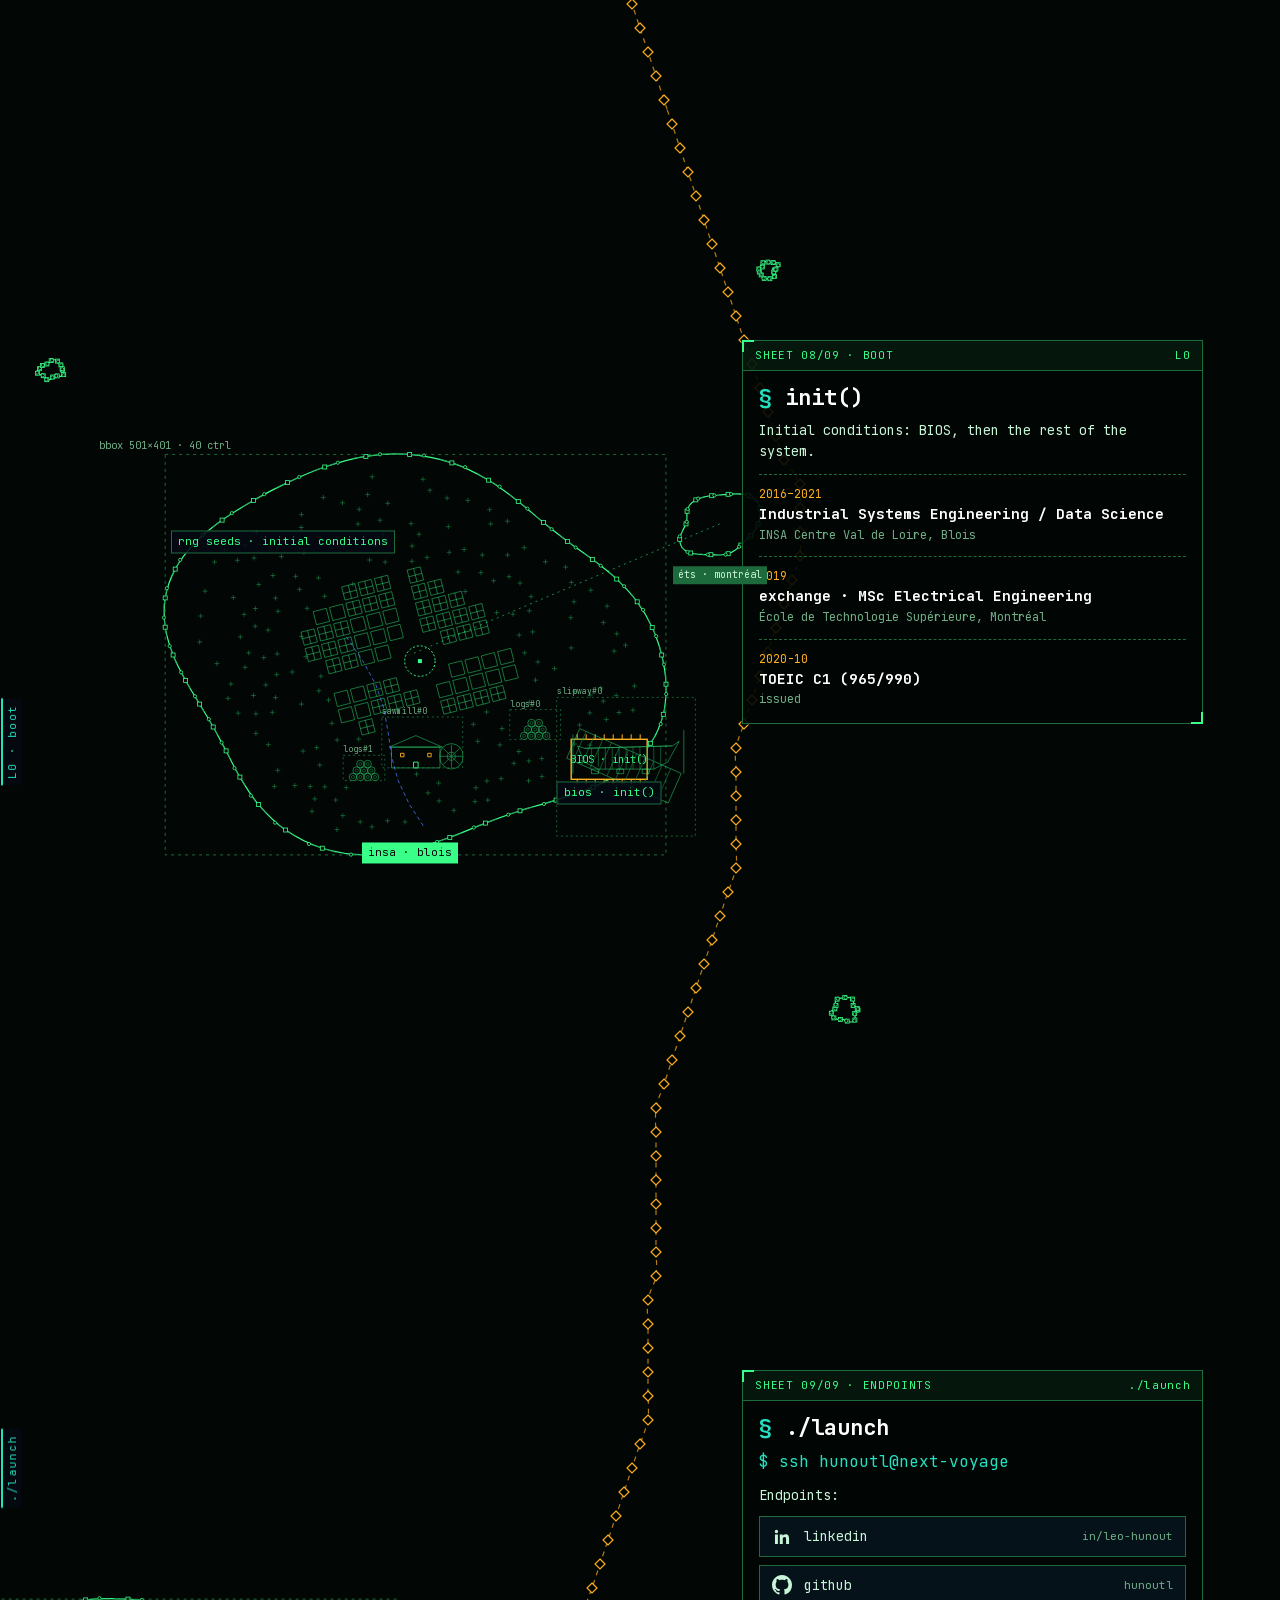
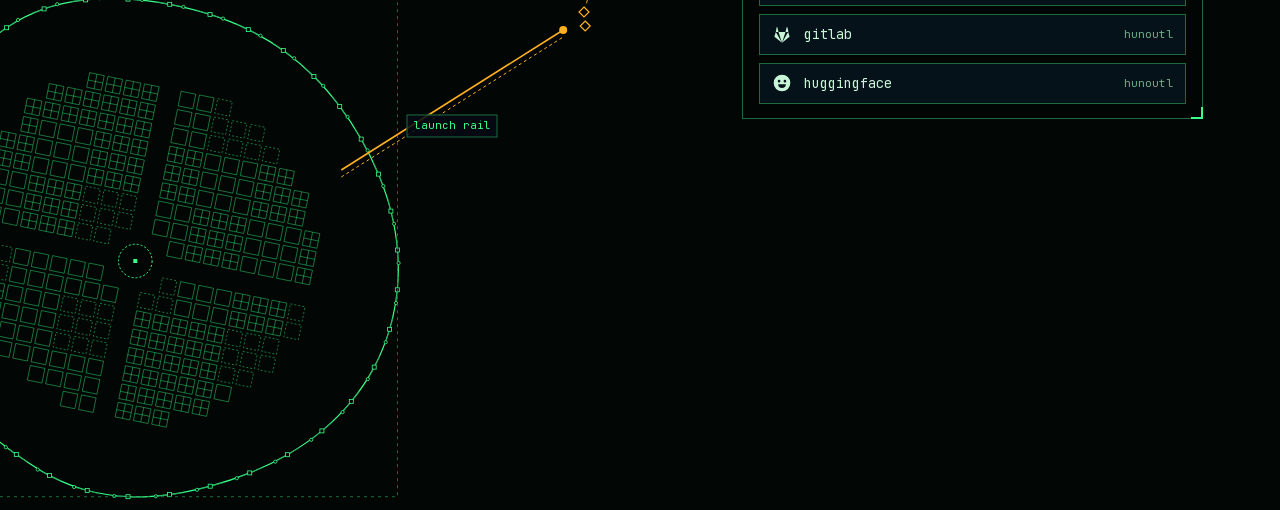
==== commit 5dcf8d0e: "Grand Large : favicons des deux sites Le même voilier, à l'encre sur papier (Façade) et en fil de fe" ====
--- a/index.html
+++ b/index.html
@@ -6,10 +6,12 @@
   <!-- Couleur du canevas par défaut AVANT tout CSS : le premier frame peint
        après la navigation cross-site n'est jamais blanc par défaut. -->
   <meta name="color-scheme" content="dark" />
+  <link rel="icon" href="assets/favicon.svg" type="image/svg+xml" />
+  <link rel="apple-touch-icon" href="assets/apple-touch-icon.png" />
   <title>hunoutl — the compute under the sea</title>
   <meta name="description" content="Léo Hunout, AI/HPC infrastructure engineer. The unrendered skeleton of the same map, and the computation under it — swipe right for the map." />
   <meta property="og:title" content="hunoutl — AI/HPC Engineer" />
-  <meta property="og:description" content="4+ years building large-scale AI/HPC compute infrastructure." />
+  <meta property="og:description" content="5+ years building large-scale AI/HPC compute infrastructure." />
   <link rel="stylesheet" href="styles/machine.css" />
   <style>
     html { background: #020604; }
--- a/styles/machine.css
+++ b/styles/machine.css
@@ -47,8 +47,7 @@
 #sea { z-index: 0; }
 #fx { z-index: 2; }
 #clouds { position: fixed; inset: 0; z-index: 6; pointer-events: none; overflow: hidden; }
-#clouds .cloud { position: absolute; left: 0; top: 0; transform-origin: 50% 50%; will-change: transform, opacity; }
-#clouds .cloud svg { display: block; overflow: visible; }
+#clouds .cloud-cv { position: absolute; left: 0; top: 0; }
 #clouds .fog { position: absolute; inset: 0; opacity: 0; will-change: opacity; background: linear-gradient(rgba(57, 255, 136, 0.07) 1px, transparent 1px) 0 0 / 100% 24px, linear-gradient(90deg, rgba(57, 255, 136, 0.07) 1px, transparent 1px) 0 0 / 24px 100%, #020604; }
 #clouds .fog::after { content: "cloud.layer · traversing"; position: absolute; left: 50%; top: 46%; transform: translateX(-50%); font-family: var(--mono); font-size: 12px; color: var(--cy); letter-spacing: .2em; }
 .inset { position: absolute; z-index: 3; background: rgba(2, 6, 4, 0.92); border: 1px solid var(--line); }
@@ -138,7 +137,7 @@
 .sky-title h1 { margin: 6px 0 8px; font-size: 96px; line-height: 0.95; letter-spacing: -0.04em; font-weight: 700; color: #fff; text-shadow: 0 0 24px rgba(57, 255, 136, 0.35); }
 .sky-title .sub { margin: 0 0 12px; color: var(--cy); font-size: 15px; }
 .sky-title .lede { margin: 0; max-width: 640px; font-size: 14px; color: var(--text); }
-.scroll-hint { left: 0; right: 0; top: 812px; margin: 0; text-align: center; font-size: 12px; color: var(--cy); }
+.scroll-hint { left: 0; right: 0; top: max(600px, min(812px, calc(var(--vh, 100vh) - 90px))); margin: 0; text-align: center; font-size: 12px; color: var(--cy); }
 .hud { margin: 6px 0 12px; padding: 10px 12px; border: 1px solid var(--line); background: rgba(18, 50, 79, 0.25); font-size: 12px; }
 .hud p { margin: 0 0 4px; }
 .hud b { color: var(--dim); font-weight: 400; }
@@ -175,7 +174,7 @@
   .sky-title h1 { font-size: 64px; }
   .sky-title .sub { font-size: 13px; }
   .sky-title .lede { font-size: 12.5px; }
-  .scroll-hint { top: 760px; font-size: 11px; padding: 0 16px; }
+  .scroll-hint { top: max(520px, min(780px, calc(var(--vh, 100vh) - 150px))); font-size: 11px; padding: 0 16px; }
   .layer-mark { left: 1px; font-size: 9.5px; }
 }
 
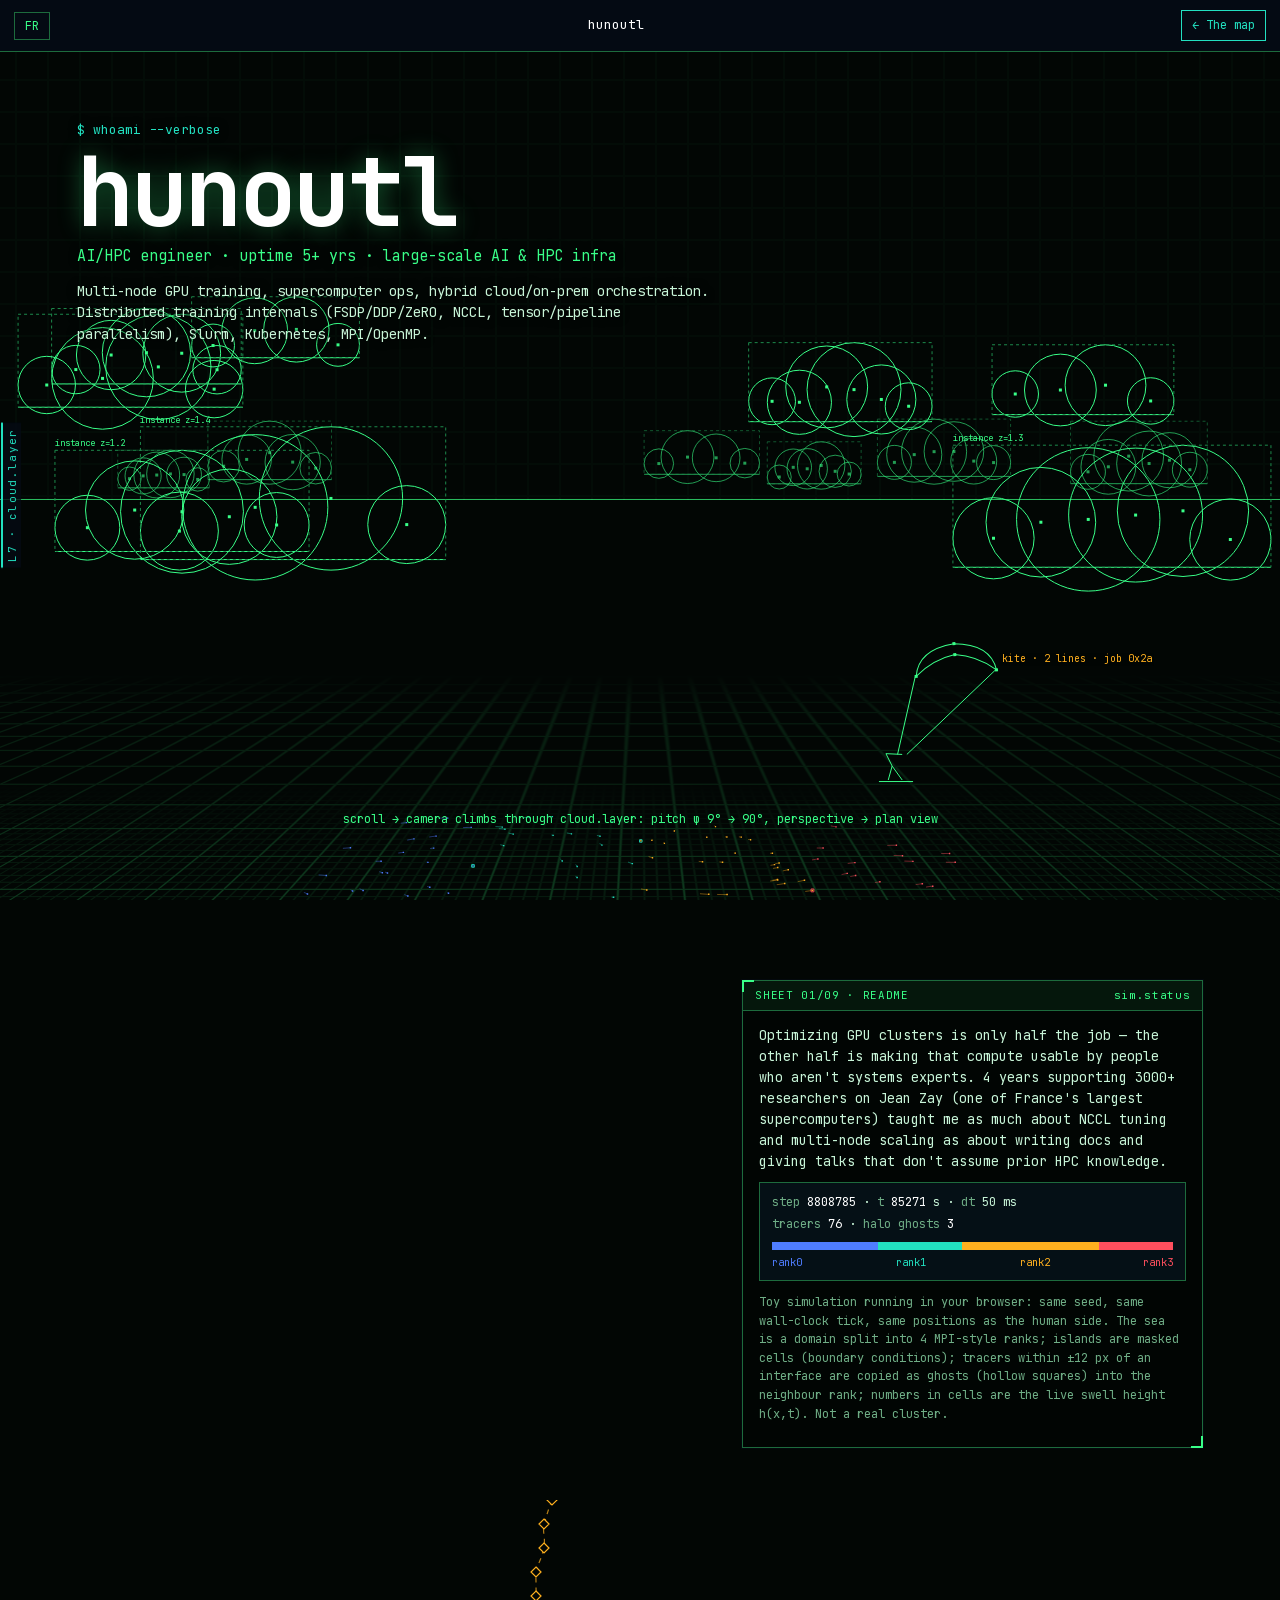
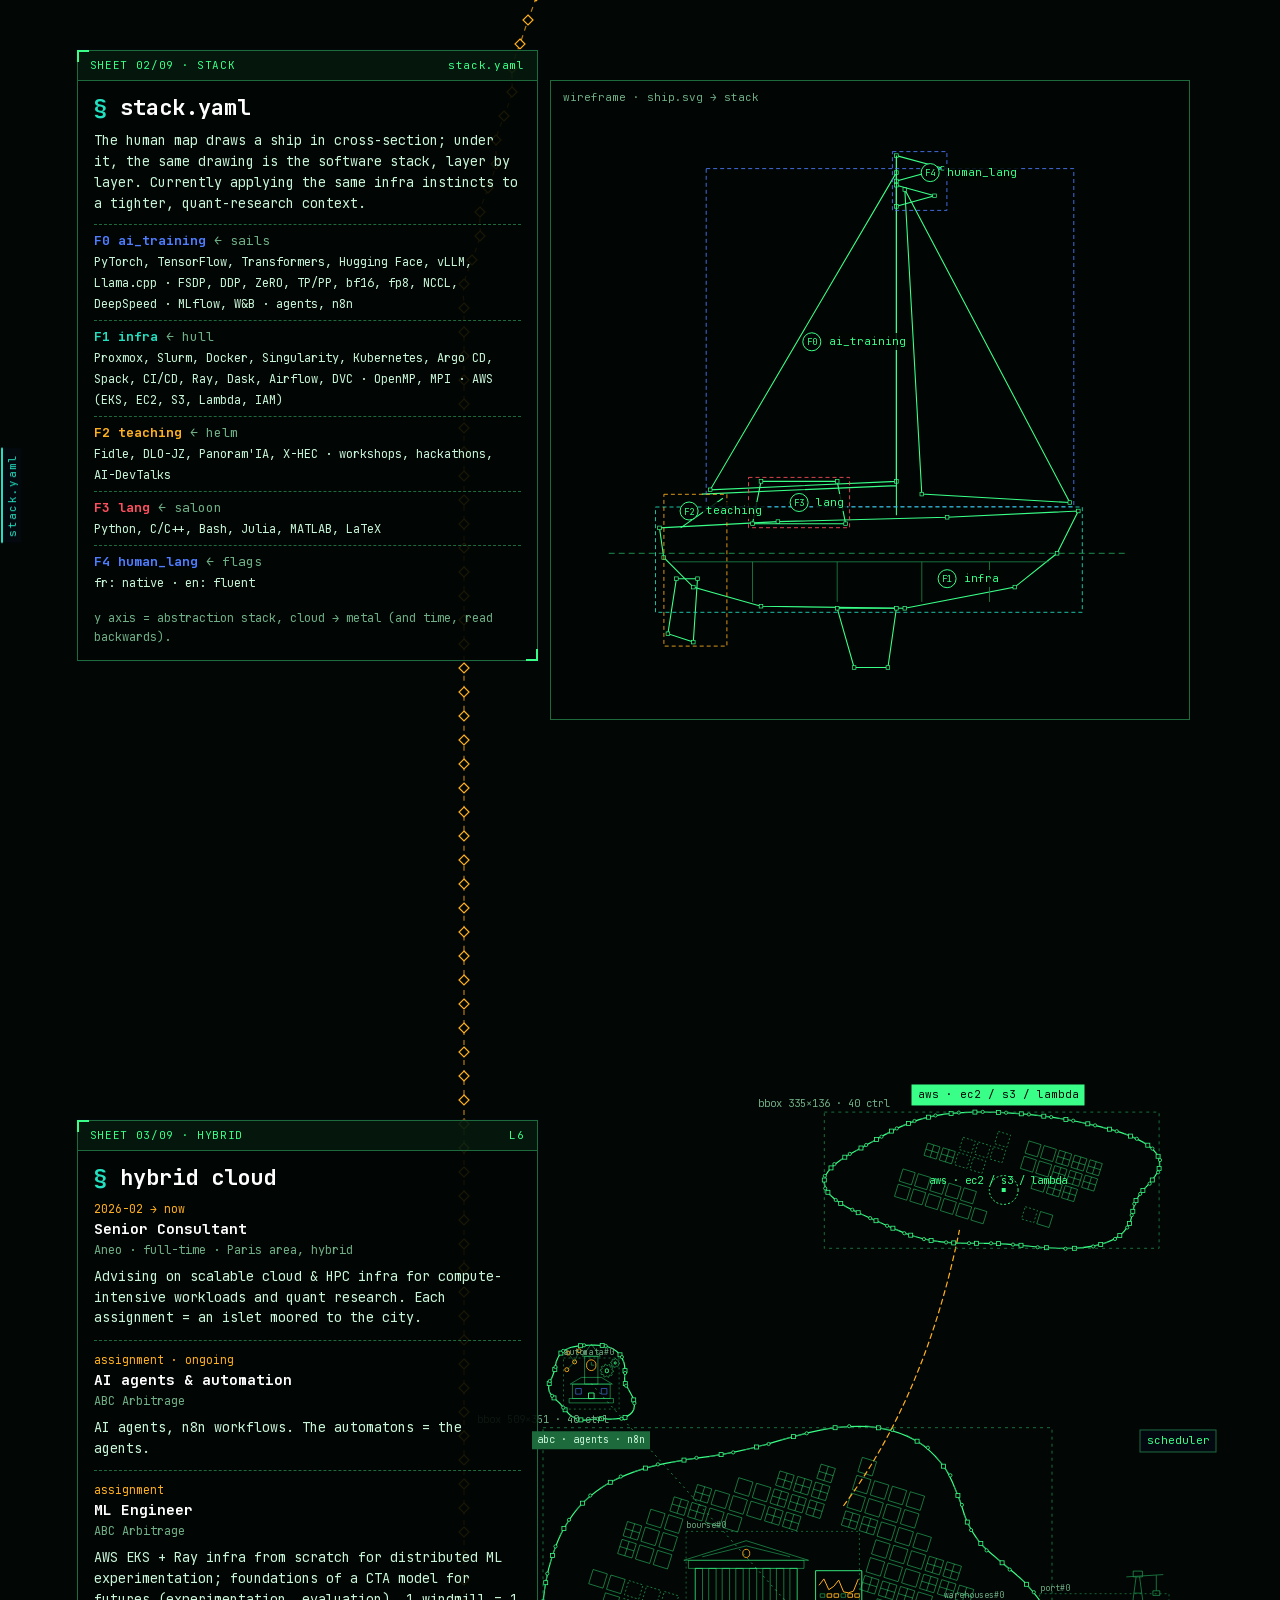
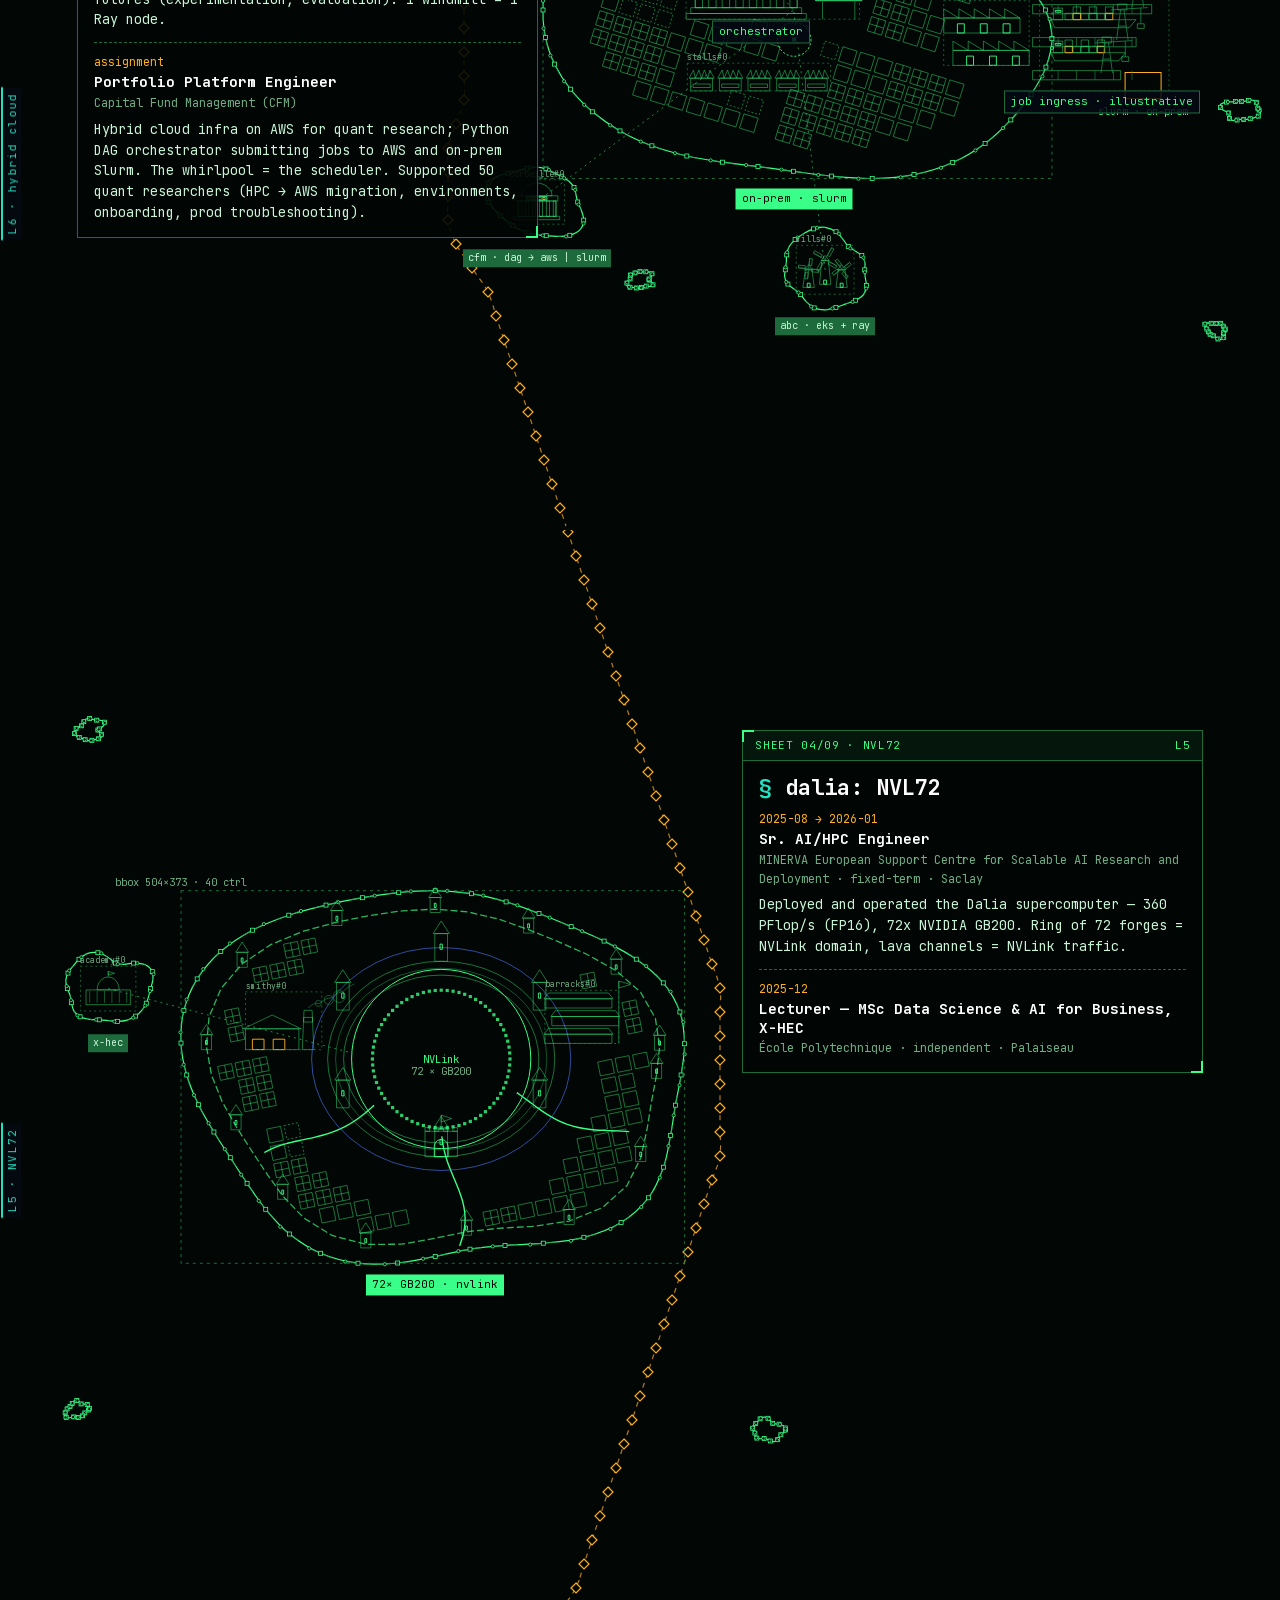
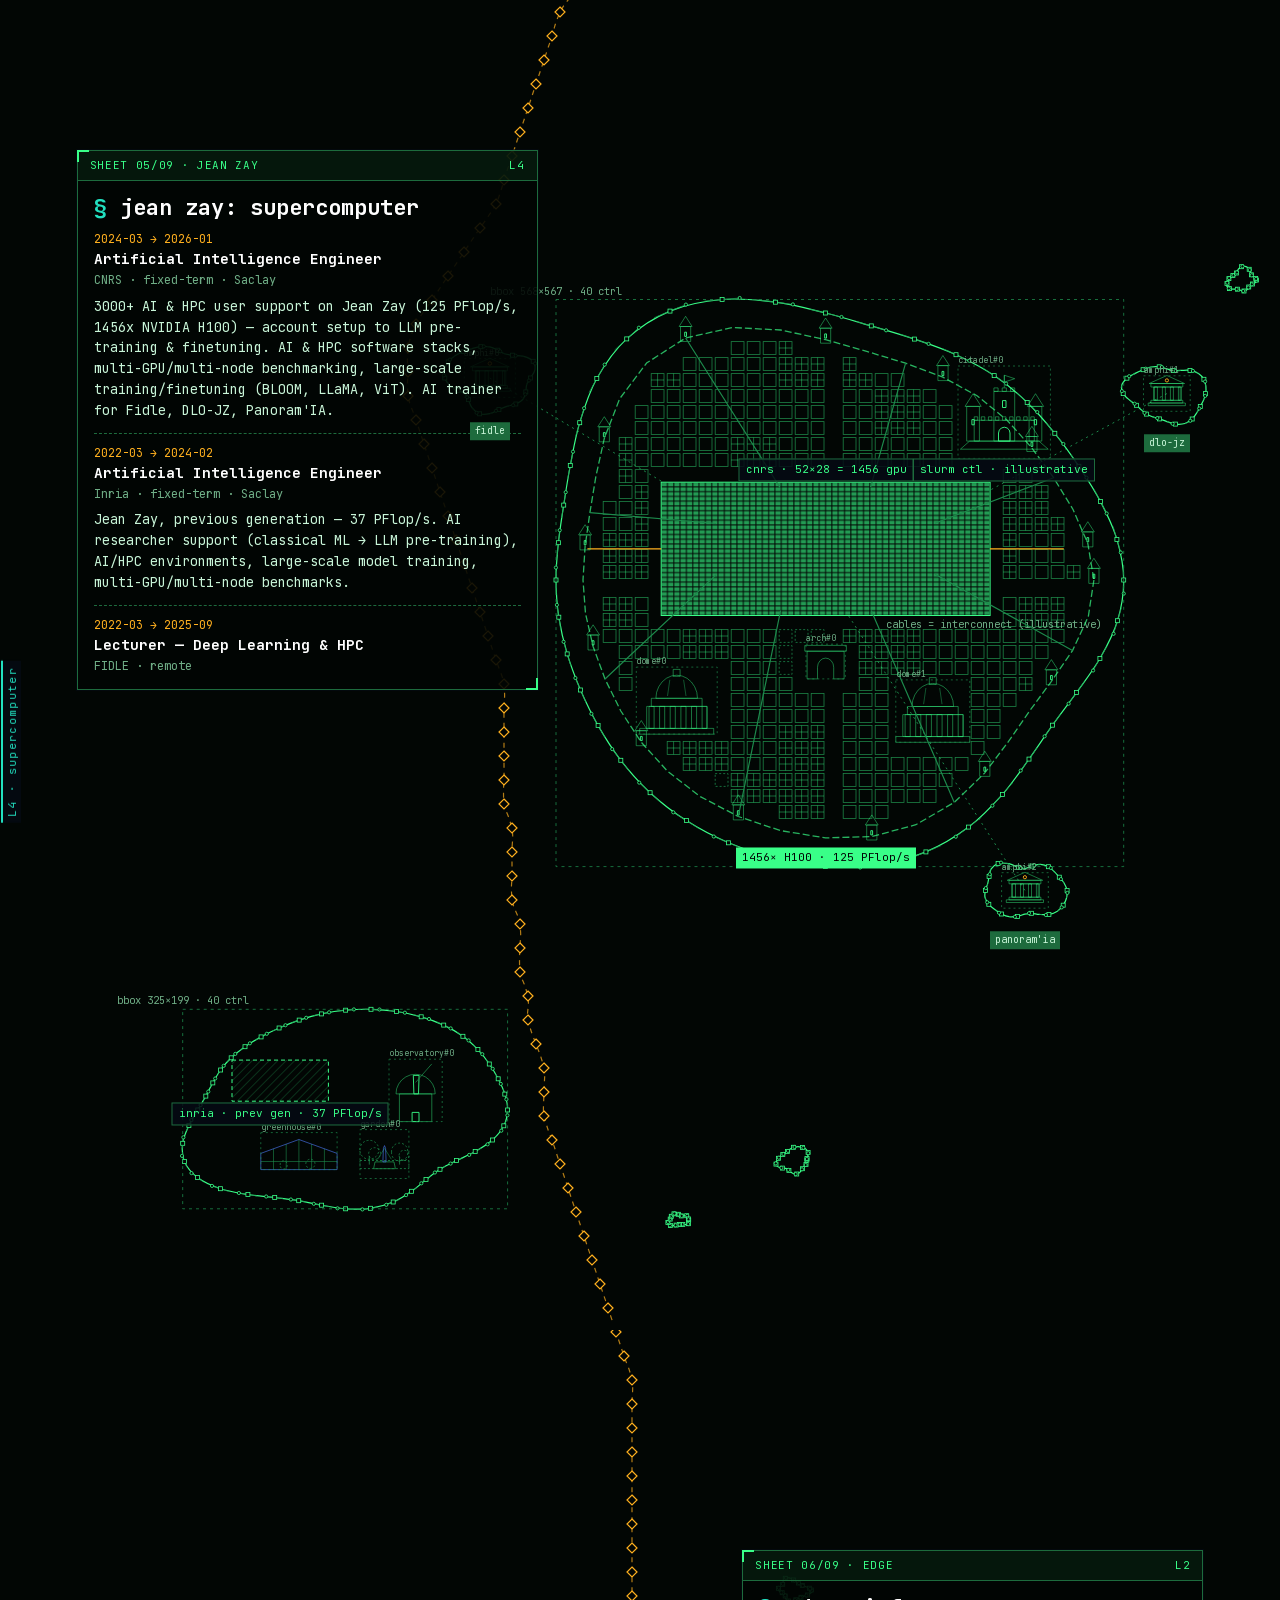
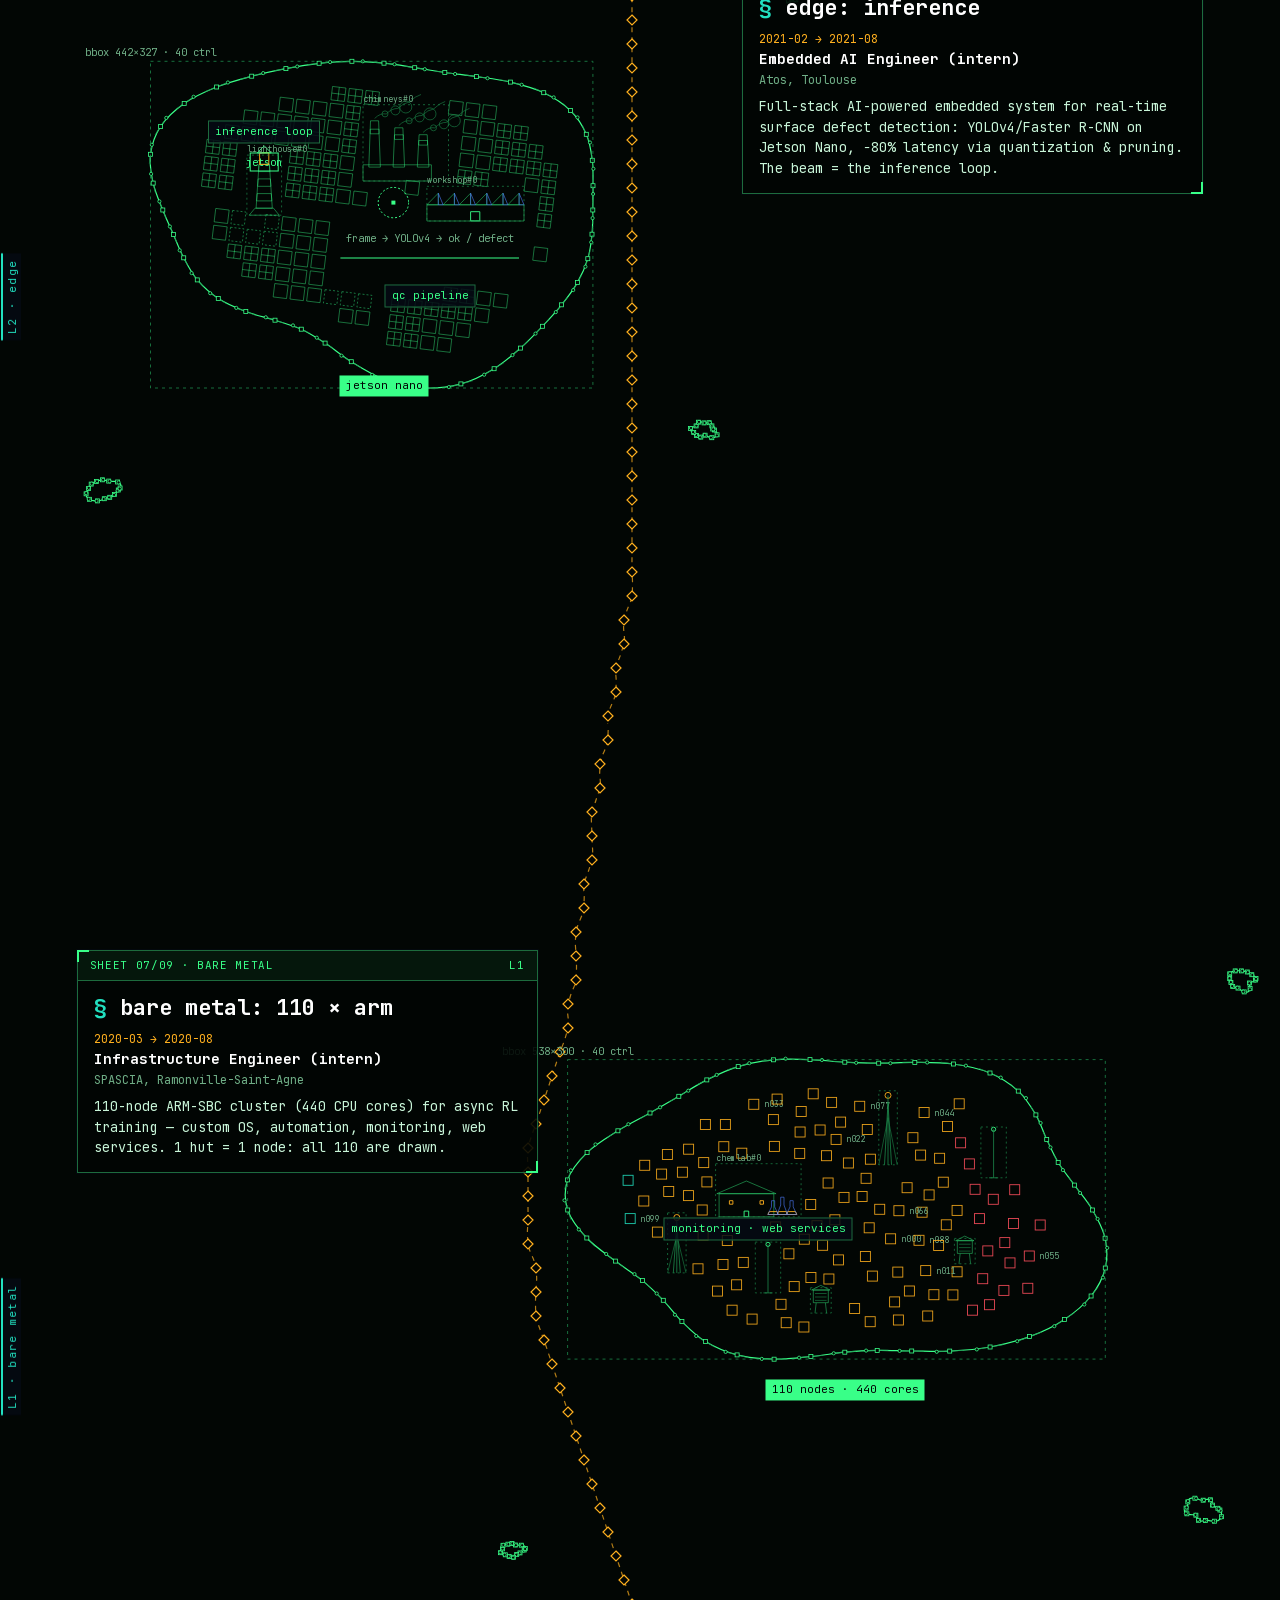
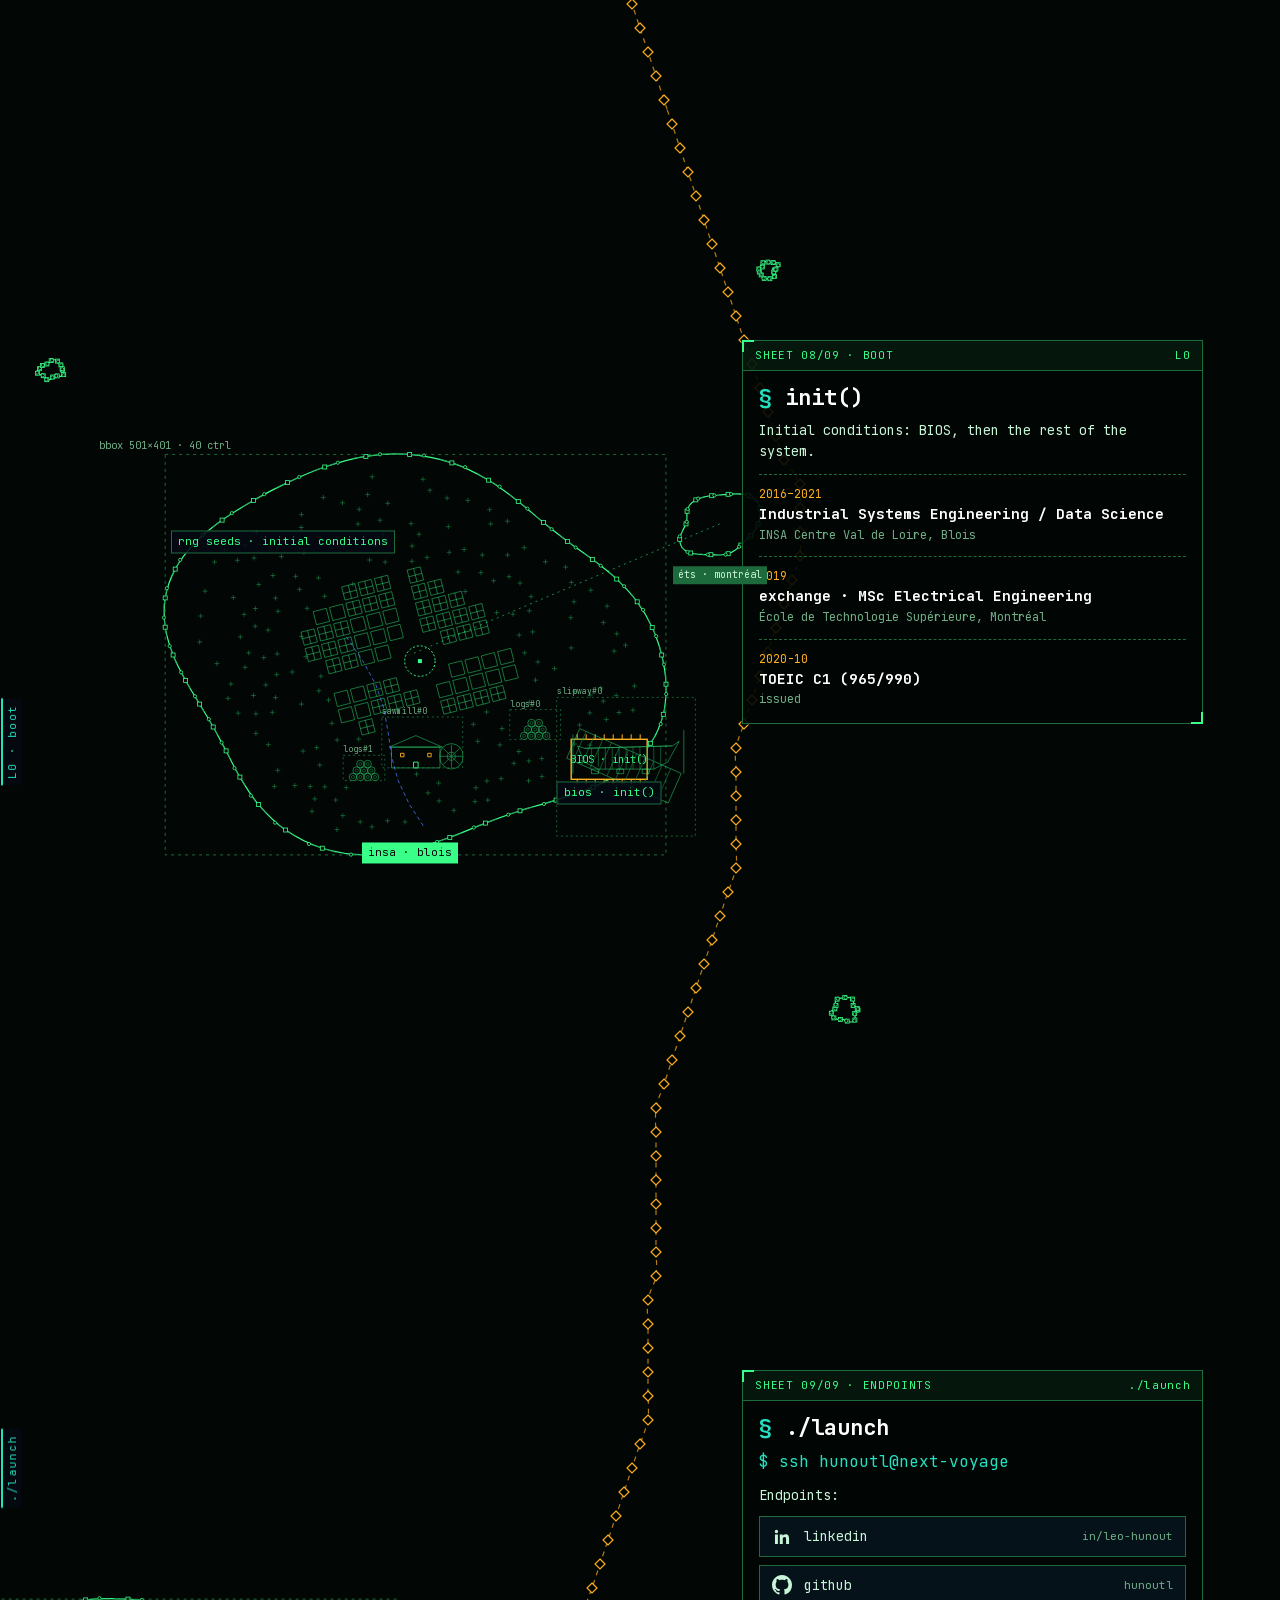
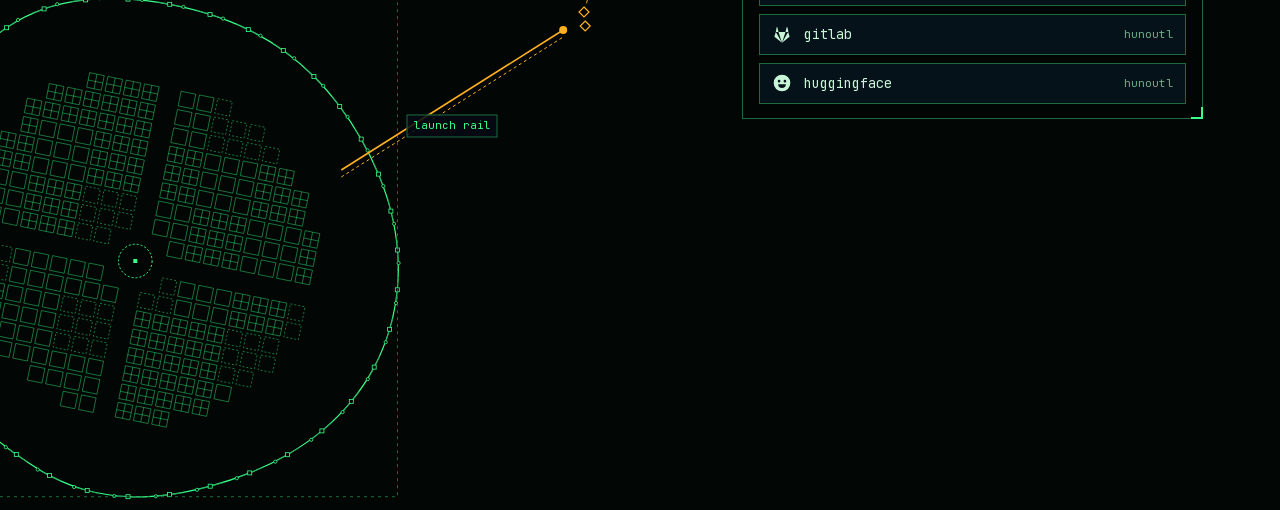
==== commit a069b537: "Grand Large : titre réduit au nom (onglet et barre du haut) Façade : « Léo Hunout » ; Machine : « hu" ====
--- a/index.html
+++ b/index.html
@@ -8,7 +8,7 @@
   <meta name="color-scheme" content="dark" />
   <link rel="icon" href="assets/favicon.svg" type="image/svg+xml" />
   <link rel="apple-touch-icon" href="assets/apple-touch-icon.png" />
-  <title>hunoutl — the compute under the sea</title>
+  <title>hunoutl</title>
   <meta name="description" content="Léo Hunout, AI/HPC infrastructure engineer. The unrendered skeleton of the same map, and the computation under it — swipe right for the map." />
   <meta property="og:title" content="hunoutl — AI/HPC Engineer" />
   <meta property="og:description" content="5+ years building large-scale AI/HPC compute infrastructure." />
@@ -28,7 +28,7 @@
   <div id="clouds" aria-hidden="true"></div>
   <header class="site-bar">
     <button id="lang-switch" class="lang-switch" type="button">FR</button>
-    <span class="brand">hunoutl<i> · 4 ranks · halo ±12 px</i></span>
+    <span class="brand">hunoutl</span>
     <a id="mirror-hint" class="mirror-hint" data-mirror-link href="#"></a>
   </header>
 
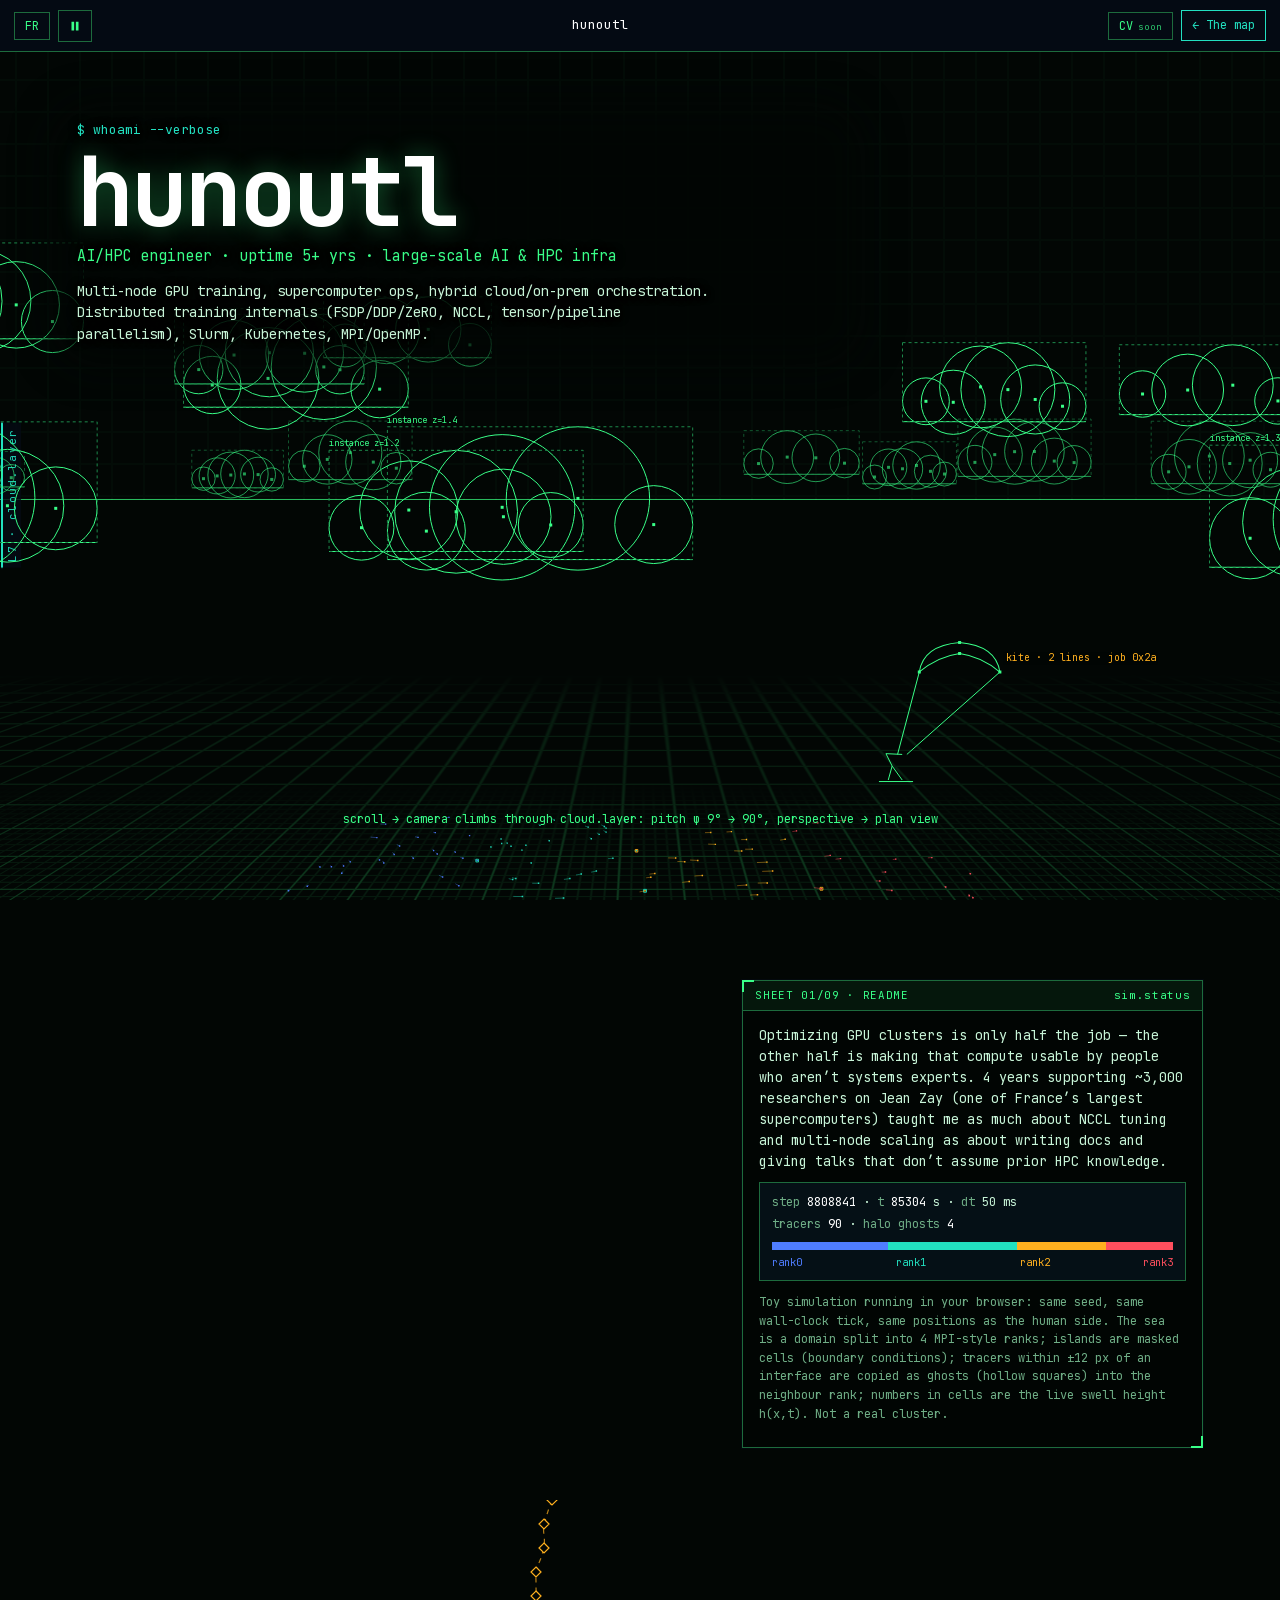
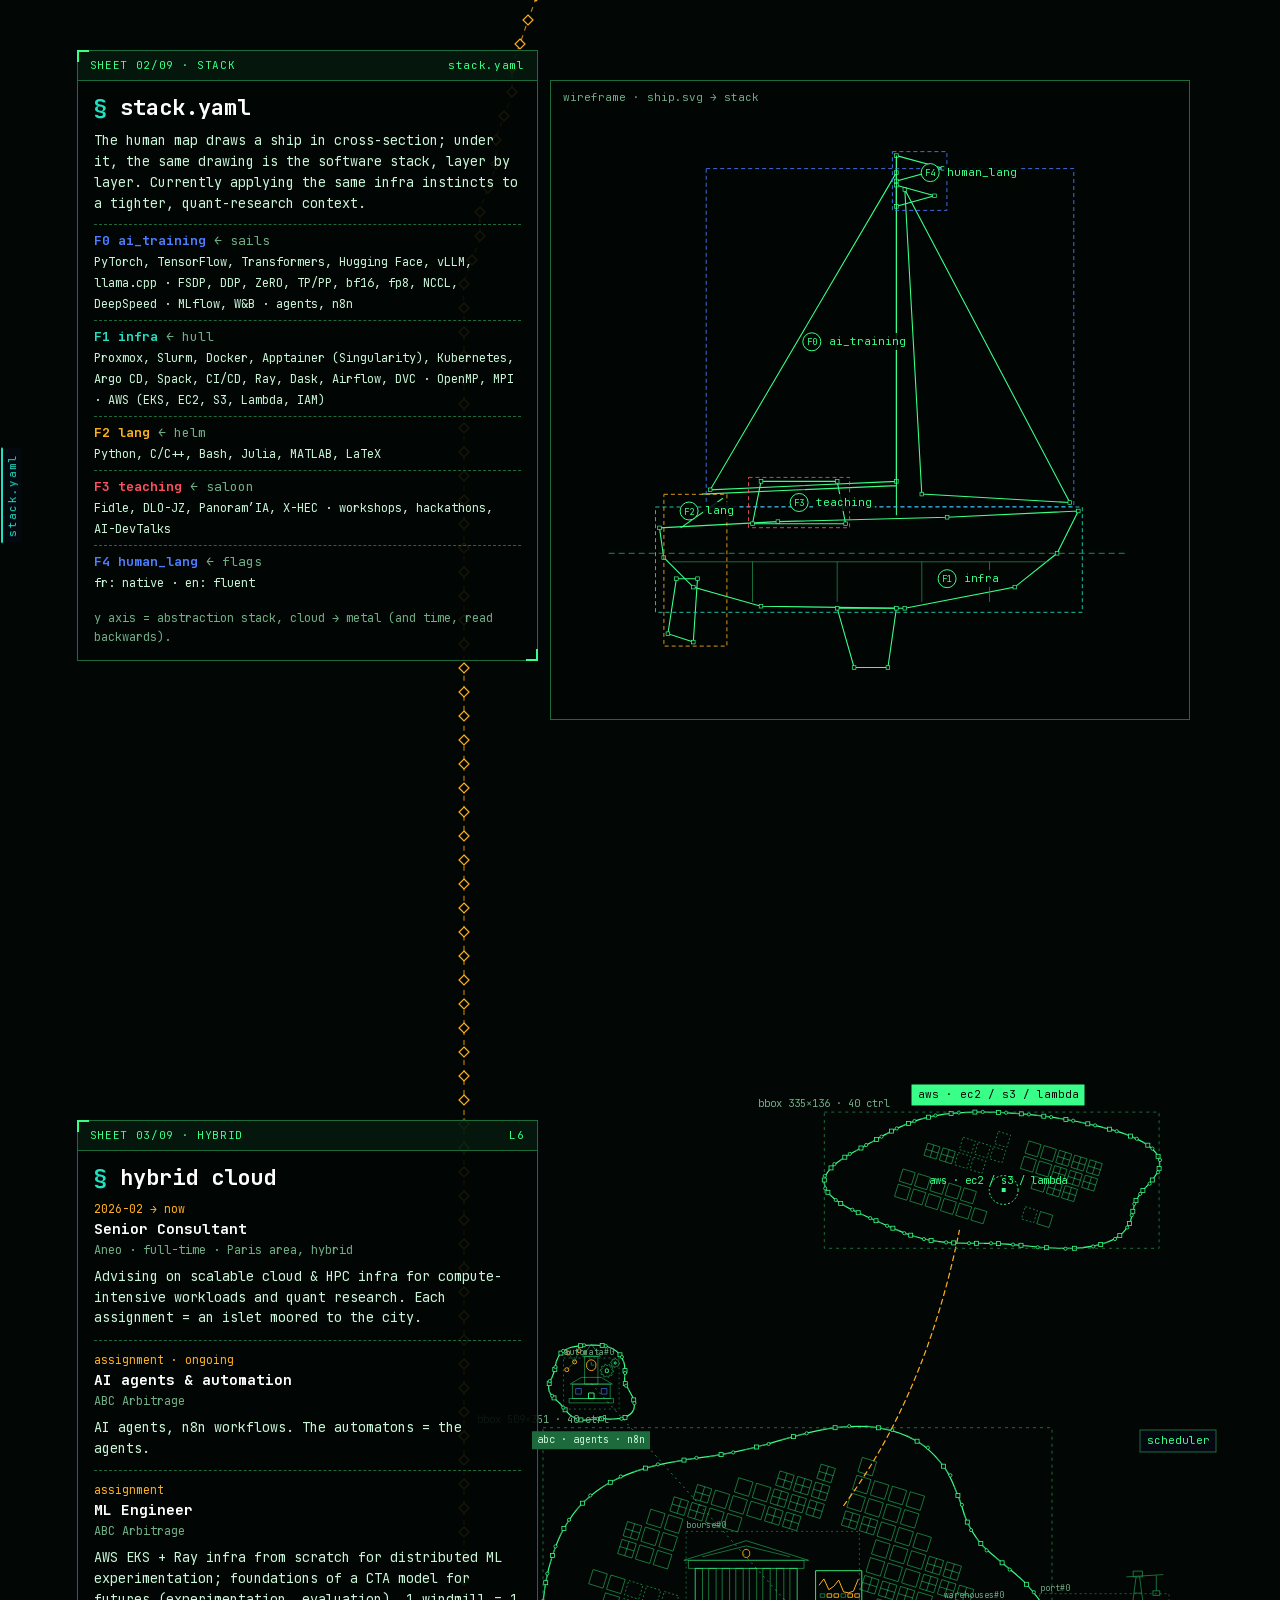
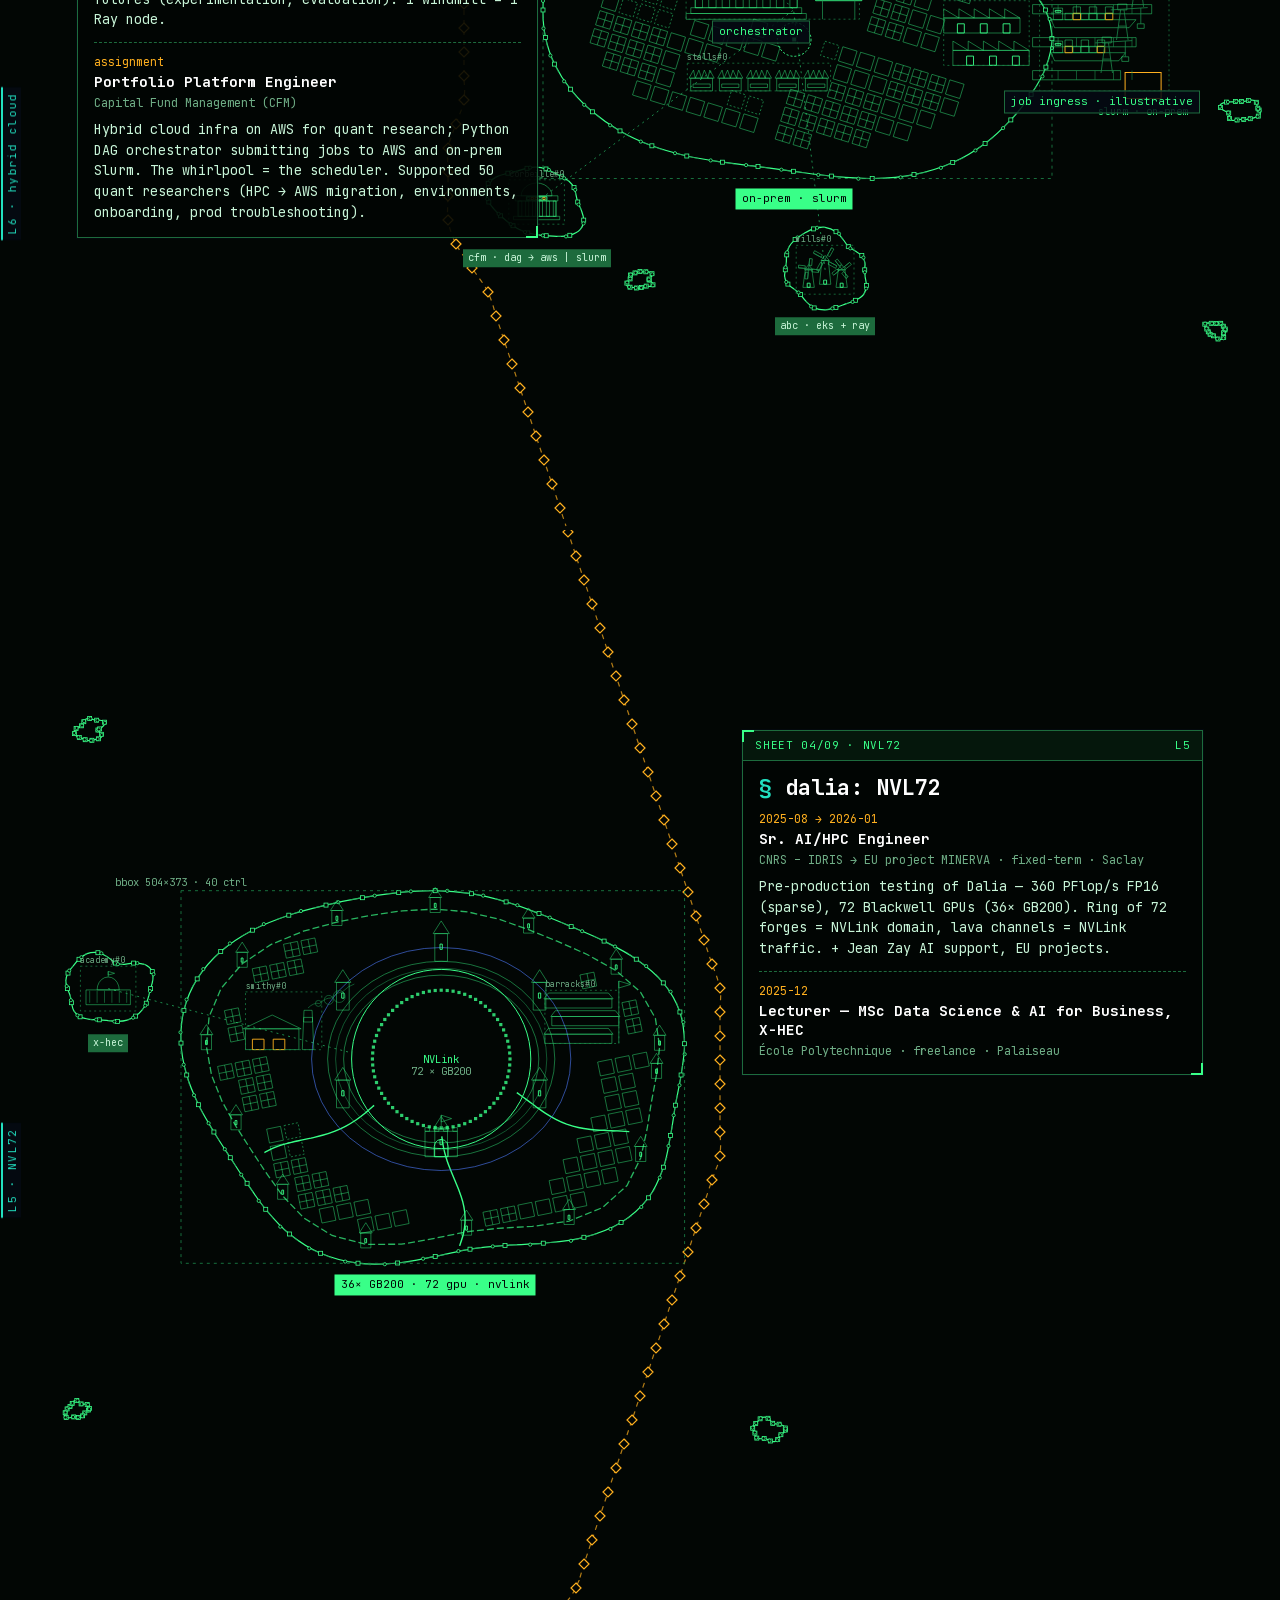
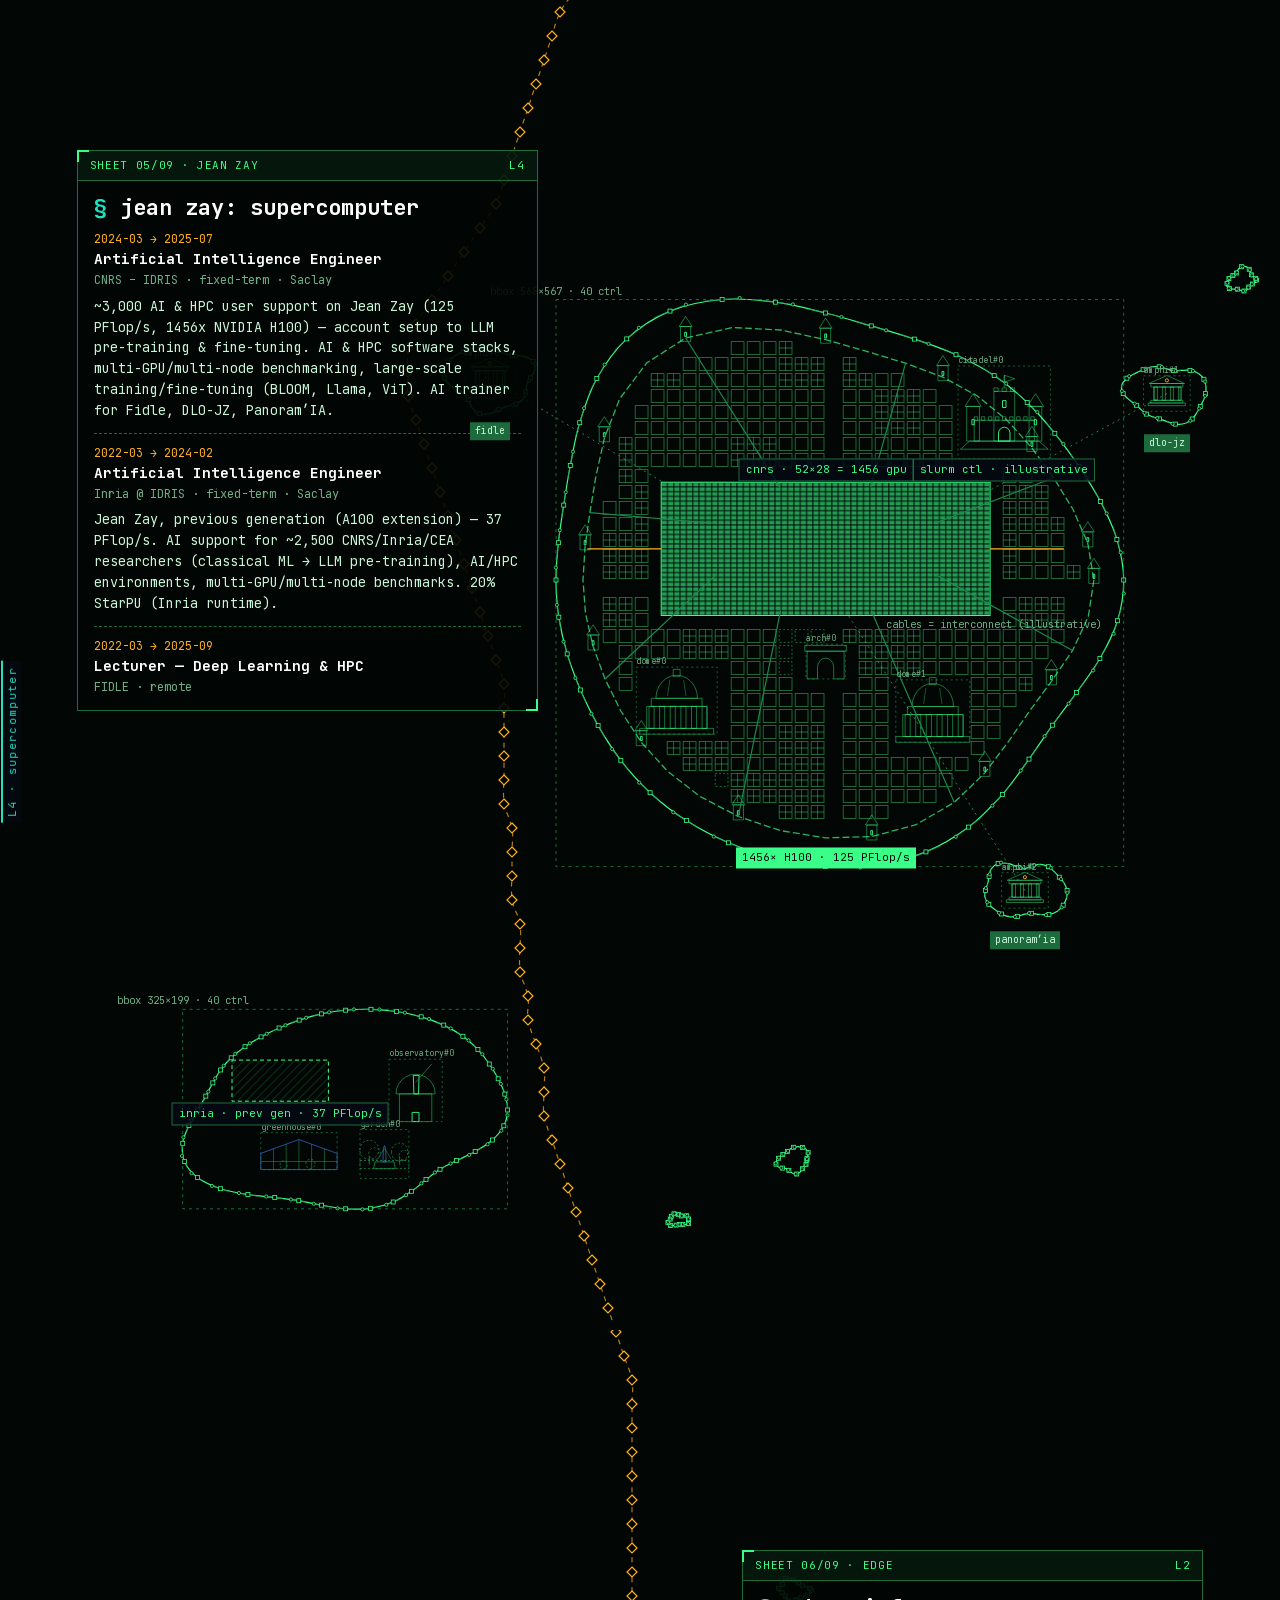
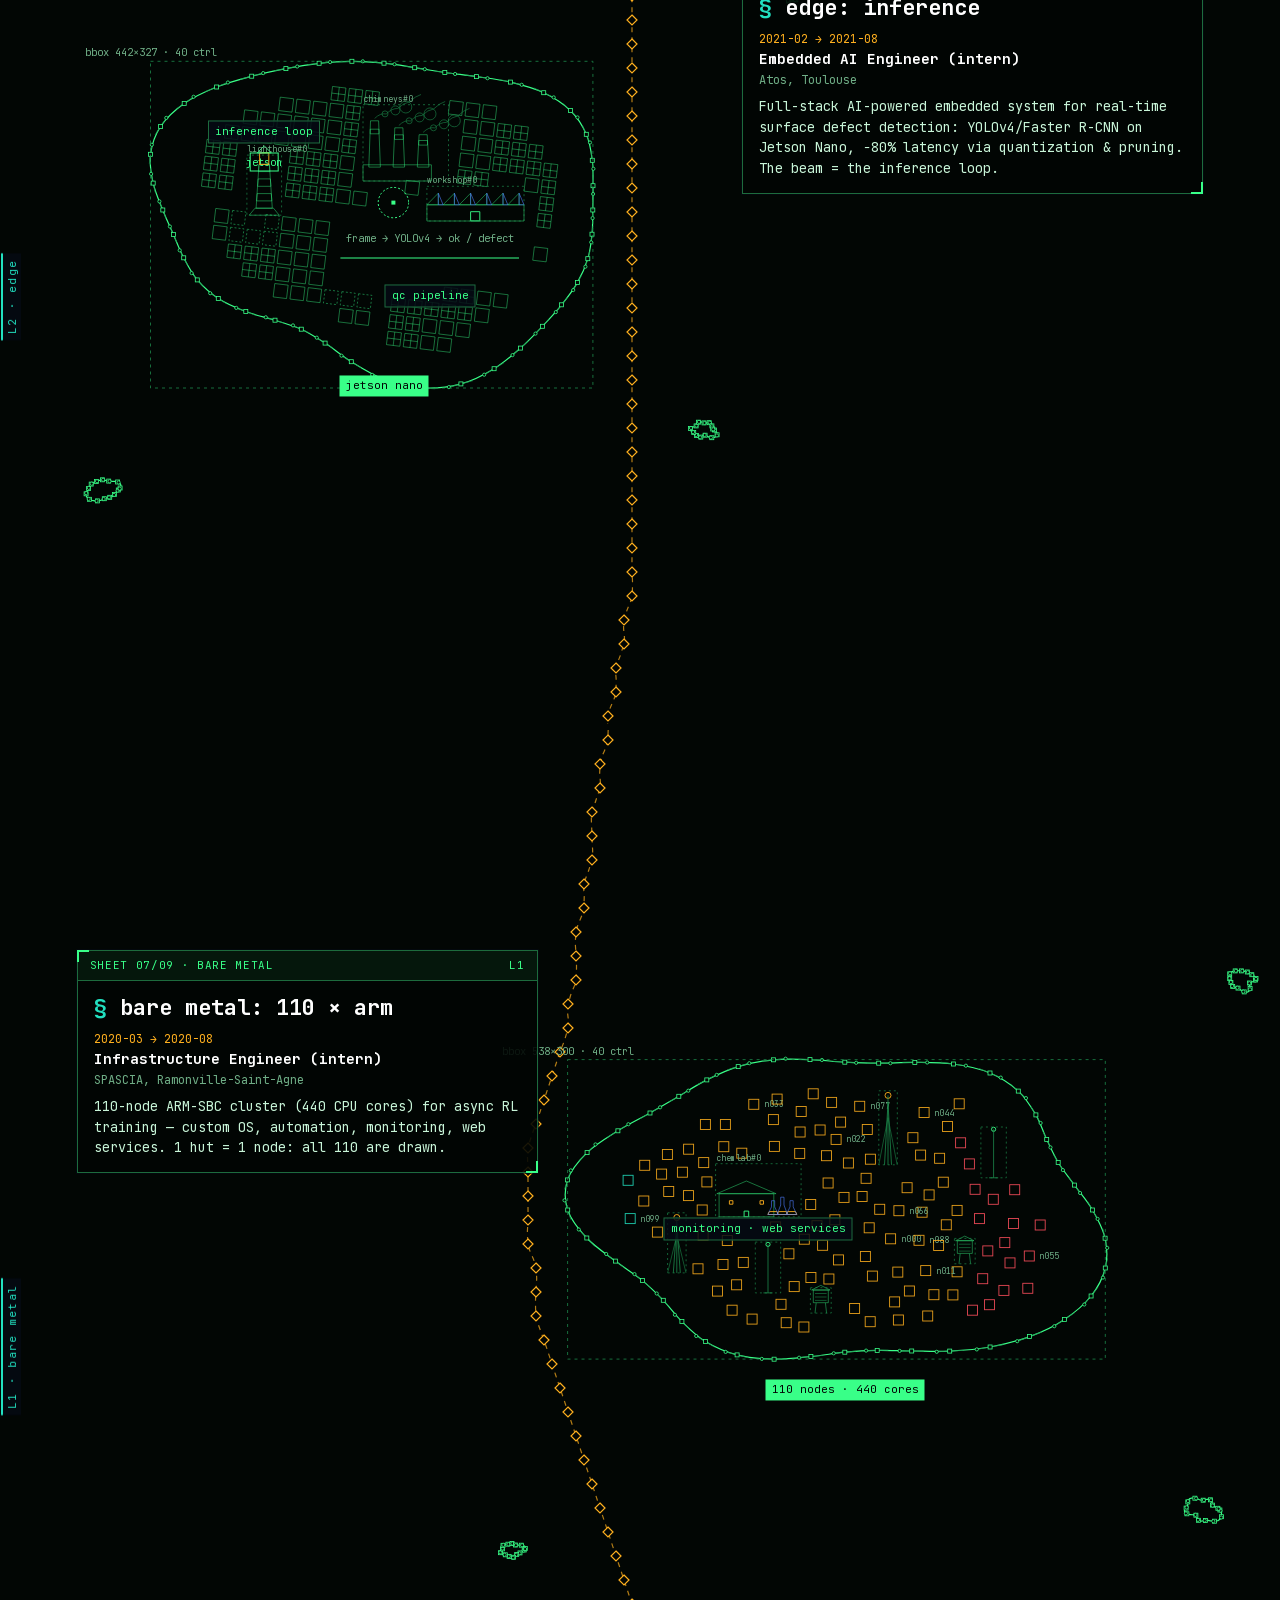
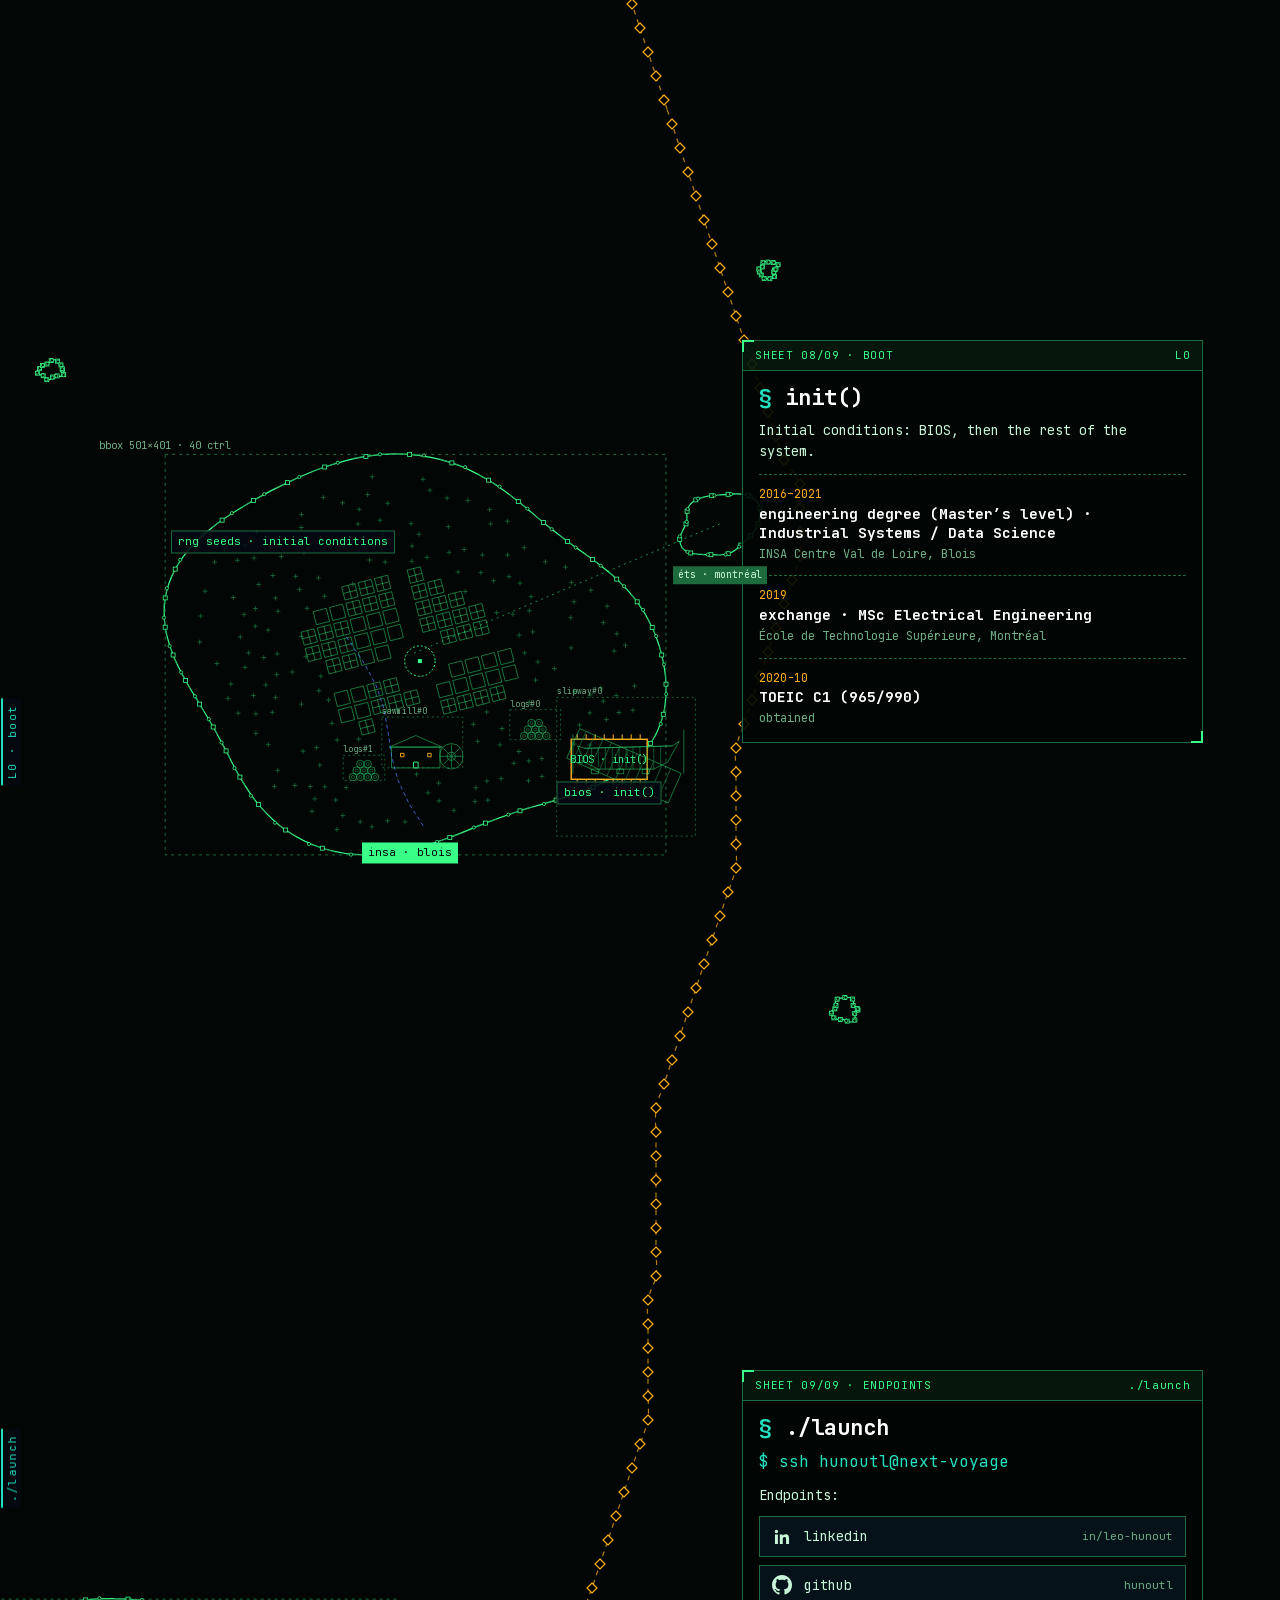
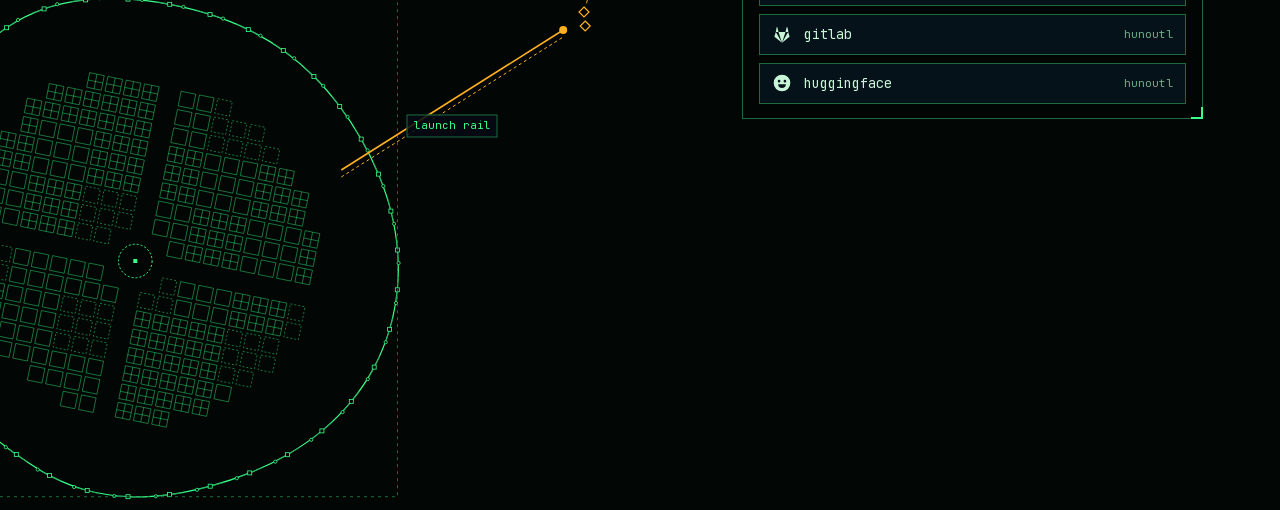
==== commit 5319b10c: "Corrections de la revue du 11/11 (vagues 1 et 2) Robustesse - localStorage protégé + langue en liste" ====
--- a/index.html
+++ b/index.html
@@ -9,9 +9,63 @@
   <link rel="icon" href="assets/favicon.svg" type="image/svg+xml" />
   <link rel="apple-touch-icon" href="assets/apple-touch-icon.png" />
   <title>hunoutl</title>
-  <meta name="description" content="Léo Hunout, AI/HPC infrastructure engineer. The unrendered skeleton of the same map, and the computation under it — swipe right for the map." />
-  <meta property="og:title" content="hunoutl — AI/HPC Engineer" />
-  <meta property="og:description" content="5+ years building large-scale AI/HPC compute infrastructure." />
+  <meta name="description" content="Léo Hunout (hunoutl), AI/HPC engineer: supercomputers, GPU clusters and large-scale model training (Jean Zay, Dalia, AWS EKS). The wireframe side of an ink sea chart." />
+  <link rel="canonical" href="https://hunoutl.github.io/" />
+  <!-- Paire FR (gitlab.io) / EN (github.io) : même CV, deux faces. -->
+  <link rel="alternate" hreflang="fr" href="https://hunoutl.gitlab.io/" />
+  <link rel="alternate" hreflang="en" href="https://hunoutl.github.io/" />
+  <link rel="alternate" hreflang="x-default" href="https://hunoutl.gitlab.io/" />
+  <meta property="og:type" content="profile" />
+  <meta property="og:url" content="https://hunoutl.github.io/" />
+  <meta property="og:site_name" content="Léo Hunout" />
+  <meta property="og:locale" content="en_US" />
+  <meta property="og:locale:alternate" content="fr_FR" />
+  <meta property="og:title" content="Léo Hunout (hunoutl) — AI/HPC Engineer" />
+  <meta property="og:description" content="5+ years building and running large-scale AI/HPC compute infrastructure: Jean Zay, Dalia, AWS EKS." />
+  <meta property="og:image" content="https://hunoutl.github.io/assets/og.png" />
+  <meta property="og:image:width" content="1200" />
+  <meta property="og:image:height" content="630" />
+  <meta property="og:image:alt" content="Wireframe of a sea chart with simulation overlays, titled hunoutl" />
+  <meta property="profile:first_name" content="Léo" />
+  <meta property="profile:last_name" content="Hunout" />
+  <meta name="twitter:card" content="summary_large_image" />
+  <script type="application/ld+json">
+  {
+    "@context": "https://schema.org",
+    "@type": "Person",
+    "name": "Léo Hunout",
+    "alternateName": "hunoutl",
+    "jobTitle": "AI/HPC Engineer",
+    "url": "https://hunoutl.github.io/",
+    "worksFor": {
+      "@type": "Organization",
+      "name": "Aneo",
+      "url": "https://www.aneo.eu/"
+    },
+    "alumniOf": {
+      "@type": "CollegeOrUniversity",
+      "name": "INSA Centre Val de Loire"
+    },
+    "knowsAbout": [
+      "HPC",
+      "GPU clusters",
+      "distributed training",
+      "Slurm",
+      "Kubernetes",
+      "AWS EKS",
+      "Ray",
+      "PyTorch",
+      "LLM"
+    ],
+    "sameAs": [
+      "https://www.linkedin.com/in/leo-hunout",
+      "https://github.com/hunoutl",
+      "https://gitlab.com/hunoutl",
+      "https://huggingface.co/hunoutl",
+      "https://hunoutl.gitlab.io/"
+    ]
+  }
+  </script>
   <link rel="stylesheet" href="styles/machine.css" />
   <style>
     html { background: #020604; }
@@ -27,9 +81,16 @@
   <canvas id="fx" aria-hidden="true"></canvas>
   <div id="clouds" aria-hidden="true"></div>
   <header class="site-bar">
-    <button id="lang-switch" class="lang-switch" type="button">FR</button>
+    <div class="bar-group">
+      <button id="lang-switch" class="lang-switch" type="button">FR</button>
+      <button id="motion-toggle" class="bar-btn motion-toggle" type="button" aria-pressed="false" hidden><svg viewBox="0 0 16 16" width="14" height="14" aria-hidden="true"><path class="i-pause" d="M4 3h3v10H4zM9 3h3v10H9z"/><path class="i-play" d="M5 3l8 5-8 5z"/></svg></button>
+    </div>
     <span class="brand">hunoutl</span>
-    <a id="mirror-hint" class="mirror-hint" data-mirror-link href="#"></a>
+    <div class="bar-group">
+      <button id="cv-soon" class="bar-btn cv-soon" type="button">CV</button>
+      <a id="mirror-hint" class="mirror-hint" data-mirror-link href="#"></a>
+    </div>
+    <p id="bar-toast" class="bar-toast" role="status" aria-live="polite"></p>
   </header>
 
   <main id="floors"></main>
@@ -38,6 +99,7 @@
   <script src="scripts/content.js"></script>
   <script src="scripts/lang-switch.js"></script>
   <script src="scripts/sim-core.js"></script>
+  <script src="scripts/bar.js"></script>
   <script src="scripts/render-machine.js"></script>
   <script src="scripts/drag-swipe.js"></script>
   <script>SIM.start();</script>
--- a/styles/machine.css
+++ b/styles/machine.css
@@ -39,6 +39,12 @@
   font-size: 13.5px;
   line-height: 1.55;
   overflow-x: hidden;
+  /* pan-y : scroll vertical natif (fluide, avec inertie) ; le swipe
+     horizontal est géré par les Touch Events de drag-swipe.js, qui
+     s'appuient sur cette règle — lire le commentaire là-bas avant d'y
+     toucher. */
+  touch-action: pan-y;
+  overscroll-behavior-x: none;
   -webkit-text-size-adjust: 100%;
   -webkit-tap-highlight-color: transparent;
 }
@@ -95,7 +101,10 @@
 }
 .card .body { padding: 14px 16px 14px; }
 .card h2 { margin: 0 0 10px; font-size: 22px; line-height: 1.15; font-weight: 700; color: #ffffff; }
-.card h2::before { content: "§ "; color: var(--r1); }
+/* « § » purement décoratif : texte de remplacement vide pour les lecteurs d'écran */
+.card h2::before { content: "§ "; content: "§ " / ""; color: var(--r1); }
+/* focus clavier visible partout (WCAG 2.4.7) */
+:focus-visible { outline: 2px solid var(--r1); outline-offset: 3px; }
 .card p { margin: 0 0 10px; }
 .job { margin-top: 12px; padding-top: 10px; border-top: 1px dashed var(--line); }
 .card h2 + .job { margin-top: 0; padding-top: 0; border-top: none; }
@@ -131,6 +140,16 @@
 
 /* hero : textes au-dessus des nuages (#clouds, z 6) */
 .sky-title, .card.about, .scroll-hint { z-index: 7; }
+/* voile derrière le titre : les nuages filaires ne barrent plus les lignes */
+.sky-title::before {
+  content: "";
+  position: absolute;
+  inset: -18px -28px -22px -28px;
+  z-index: -1;
+  background: rgba(2, 6, 4, 0.88);
+  border-radius: 48px;
+  filter: blur(18px);
+}
 .sky-title p, .sky-title h1 { text-shadow: 0 0 4px #020604, 0 0 10px #020604; }
 .sky-title { pointer-events: none; }
 .sky-title .prompt { margin: 0; color: var(--r1); font-size: 13px; }
@@ -196,7 +215,7 @@
 }
 .brand { flex: 1; min-width: 0; text-align: center; font-size: 13px; color: #fff; white-space: nowrap; overflow: hidden; text-overflow: ellipsis; }
 .brand i { font-style: normal; color: var(--dim); }
-.mirror-hint, .lang-switch {
+.mirror-hint, .lang-switch, .bar-btn {
   font-family: var(--mono);
   font-size: 12px;
   background: transparent;
@@ -208,7 +227,26 @@
   white-space: nowrap;
 }
 .mirror-hint { border-color: var(--r1); color: var(--r1); }
-.mirror-hint:hover, .lang-switch:hover { background: var(--r1); color: var(--bg); }
+.mirror-hint:hover, .lang-switch:hover, .bar-btn:hover { background: var(--r1); color: var(--bg); }
+.bar-group { display: flex; align-items: center; gap: 8px; flex: none; }
+.motion-toggle { display: inline-grid; place-items: center; width: 34px; height: 32px; padding: 0; }
+.motion-toggle[hidden] { display: none; }
+.motion-toggle svg { fill: currentColor; }
+.motion-toggle .i-play, .motion-toggle[aria-pressed="true"] .i-pause { display: none; }
+.motion-toggle[aria-pressed="true"] .i-play { display: inline; }
+.cv-soon small { margin-left: 5px; font-size: 0.78em; font-weight: 400; opacity: 0.75; }
+.bar-toast {
+  position: absolute; top: calc(100% + 8px); right: 14px; margin: 0;
+  padding: 6px 12px; font-size: 13px; pointer-events: none;
+  opacity: 0; transform: translateY(-4px); transition: opacity 0.2s, transform 0.2s;
+}
+.bar-toast.on { opacity: 1; transform: none; }
+@media (max-width: 560px) { .cv-soon small { display: none; } }
+@media (max-width: 400px) {
+  .site-bar { gap: 6px; padding: 0 10px; }
+  .bar-group { gap: 6px; }
+}
+.bar-toast { background: var(--bg); color: var(--cy); border: 1px solid var(--line); font-family: var(--mono); font-size: 12px; }
 @media (max-width: 420px) { .brand i { display: none; } }
 
 /* bascule (calques de drag-swipe.js) */
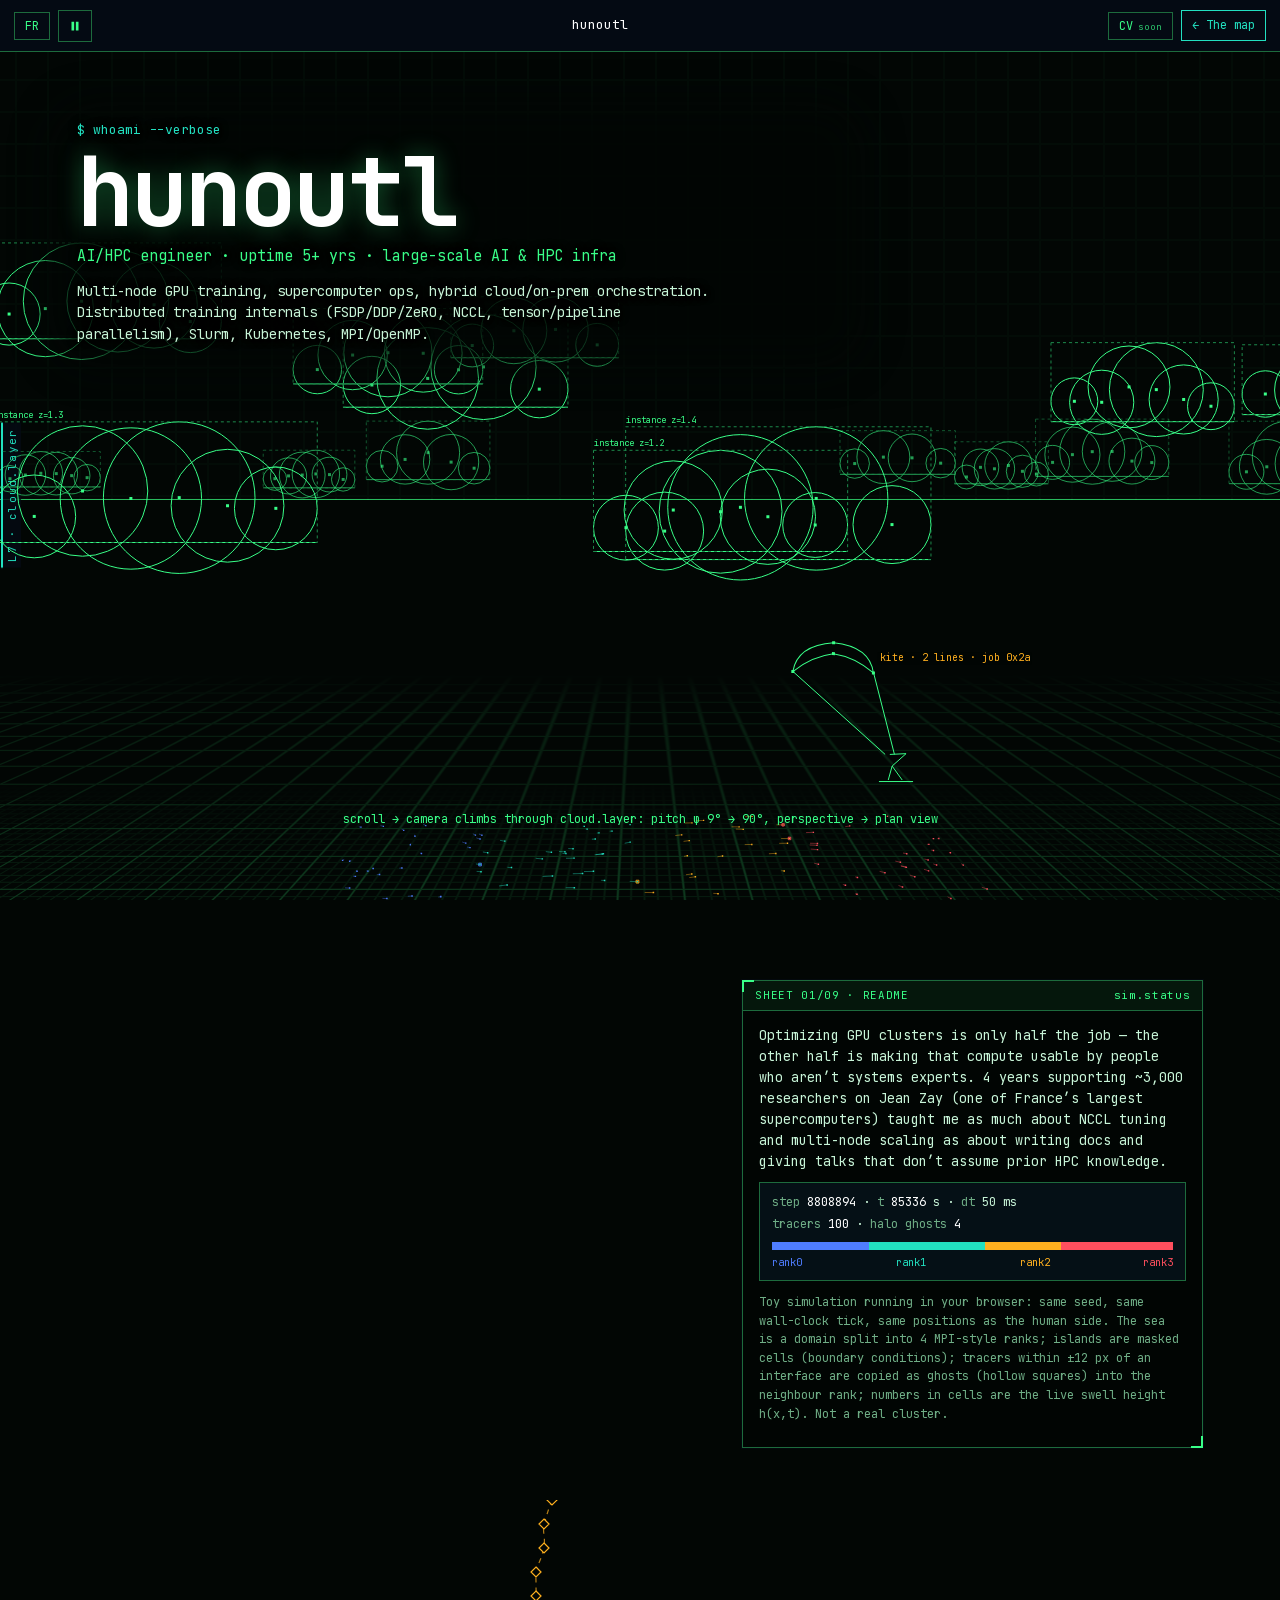
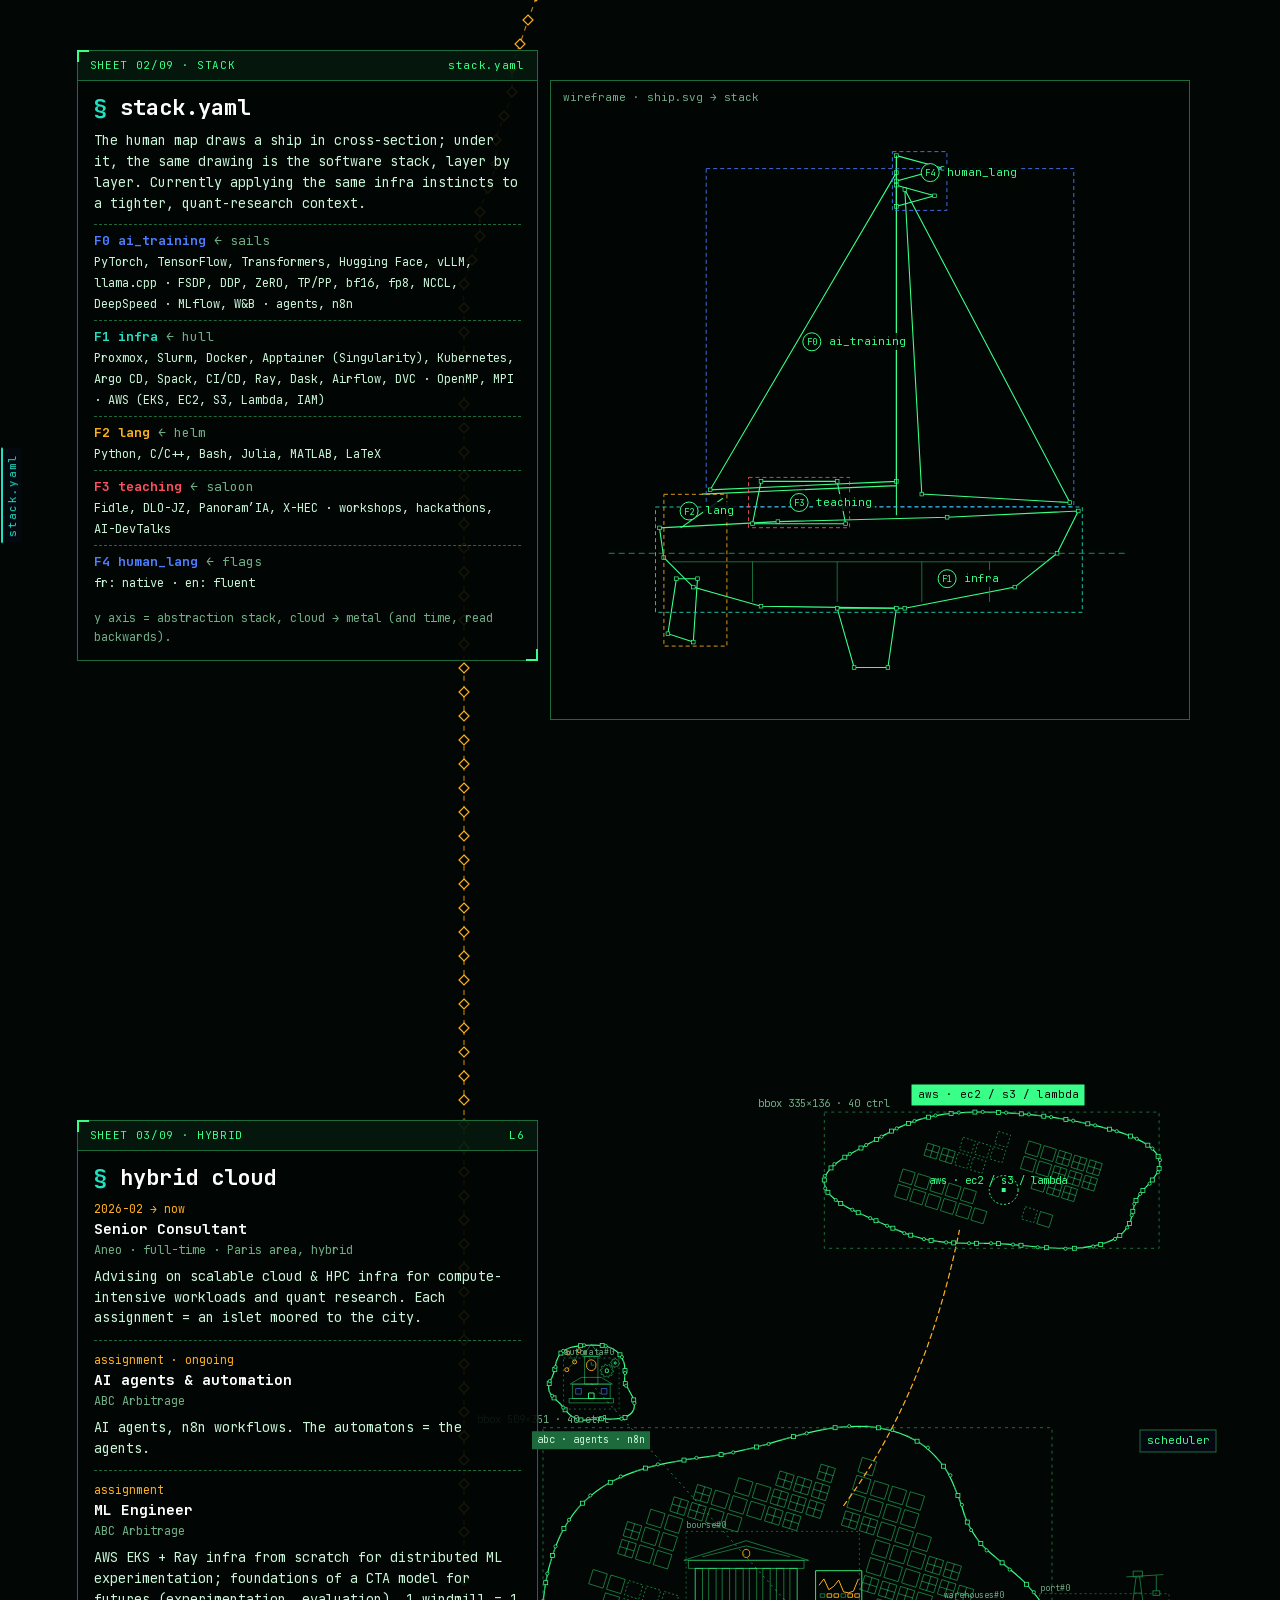
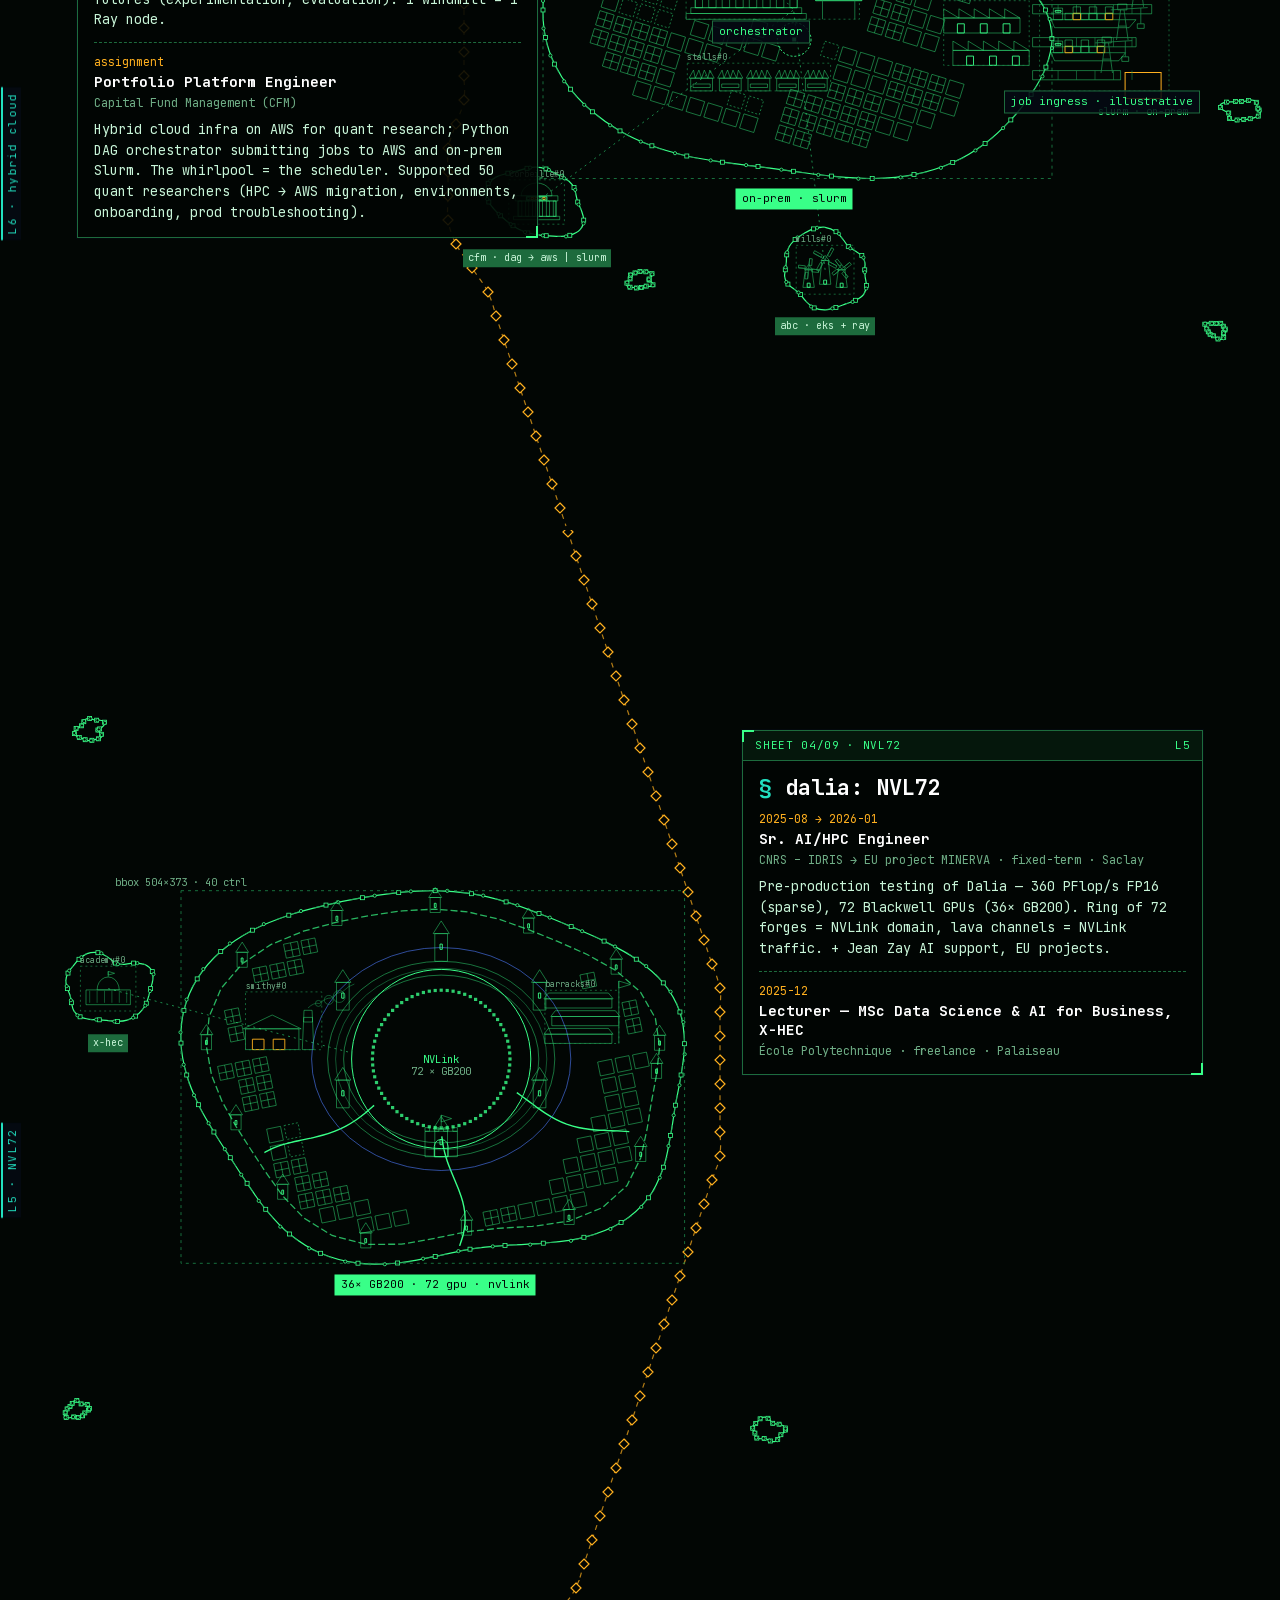
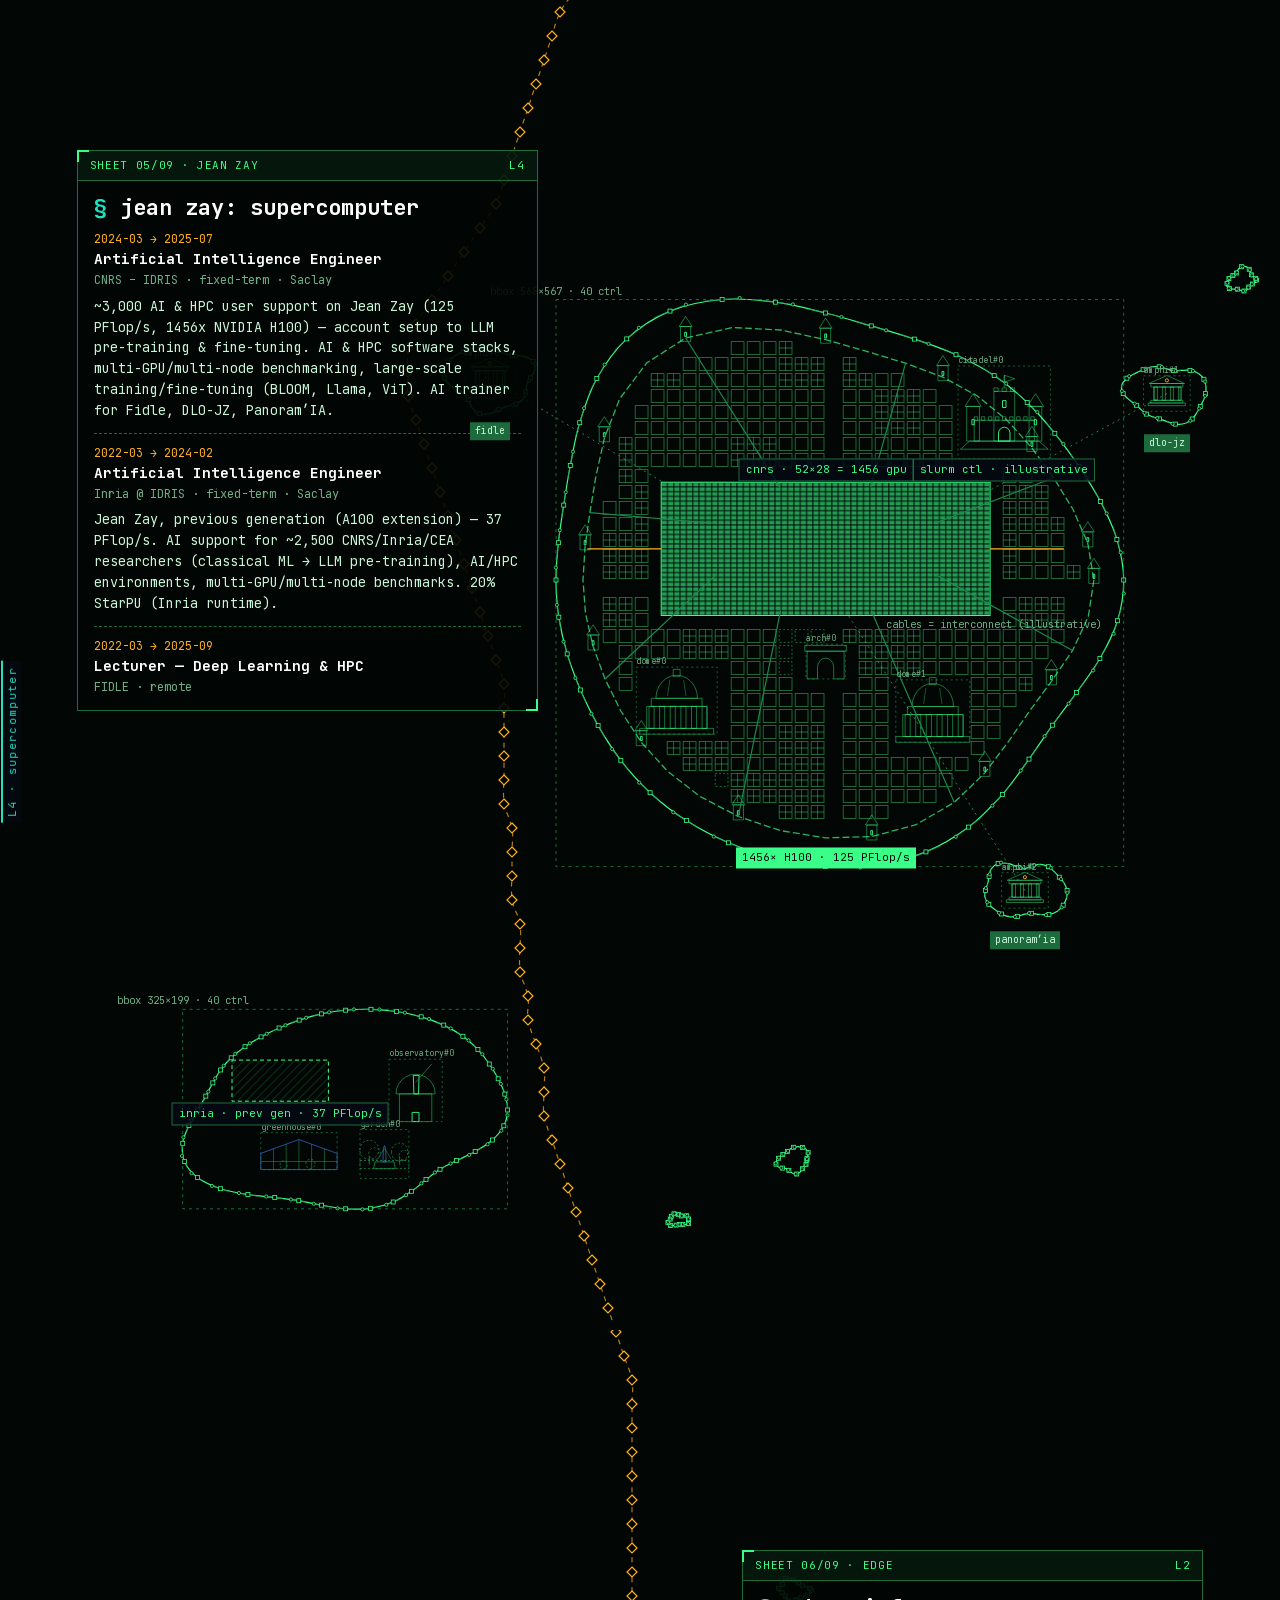
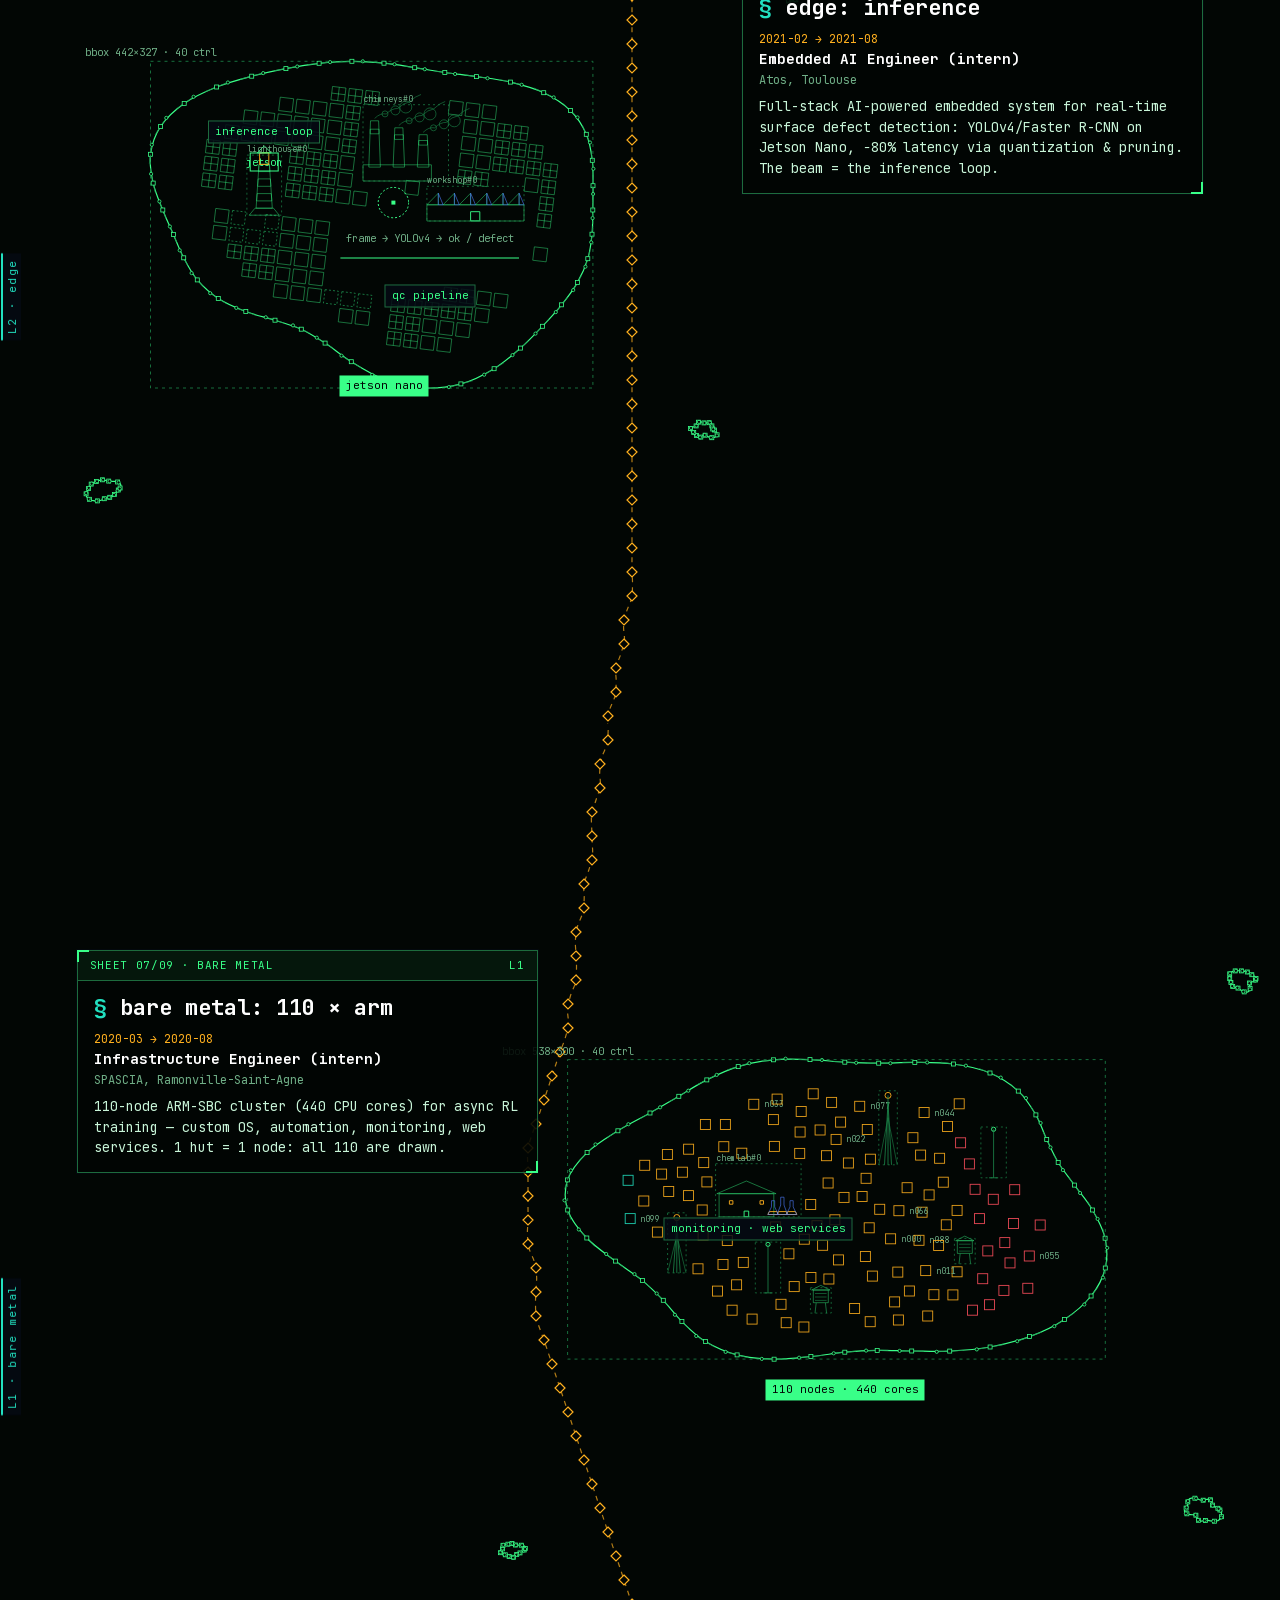
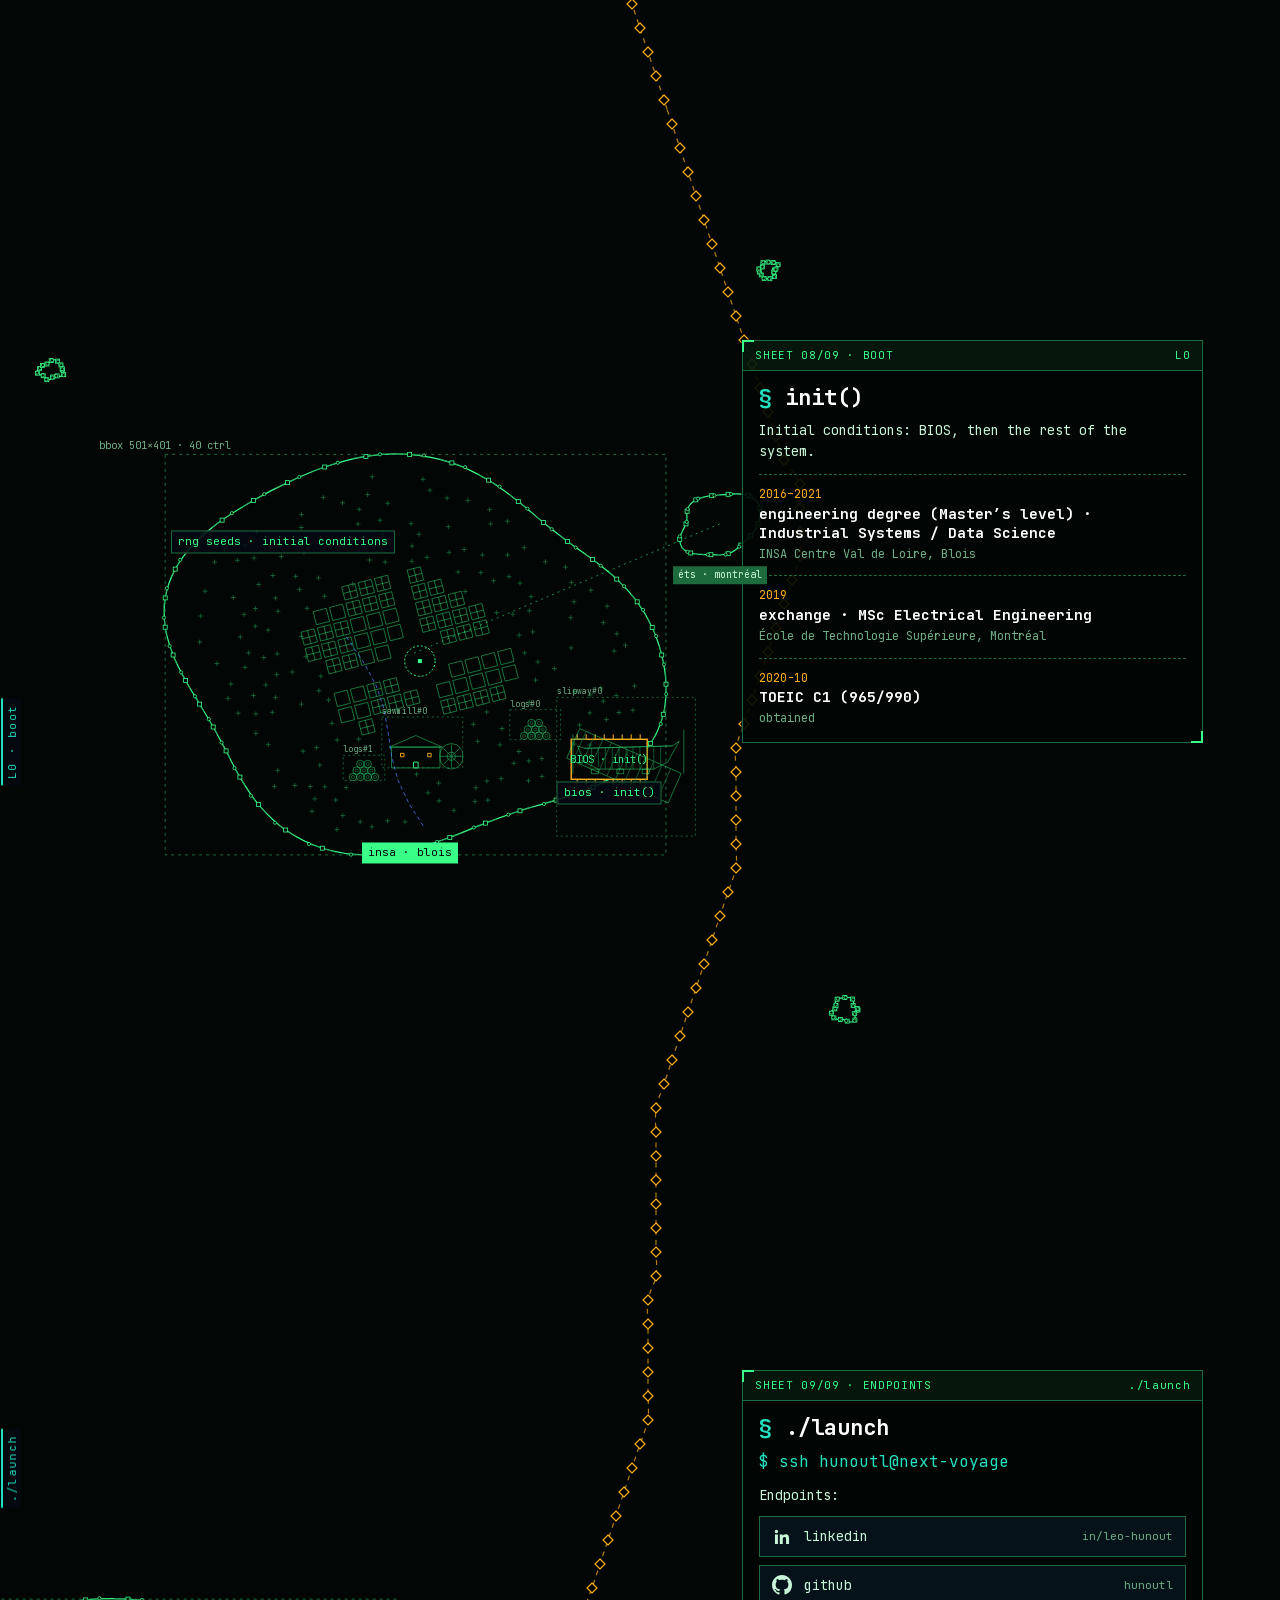
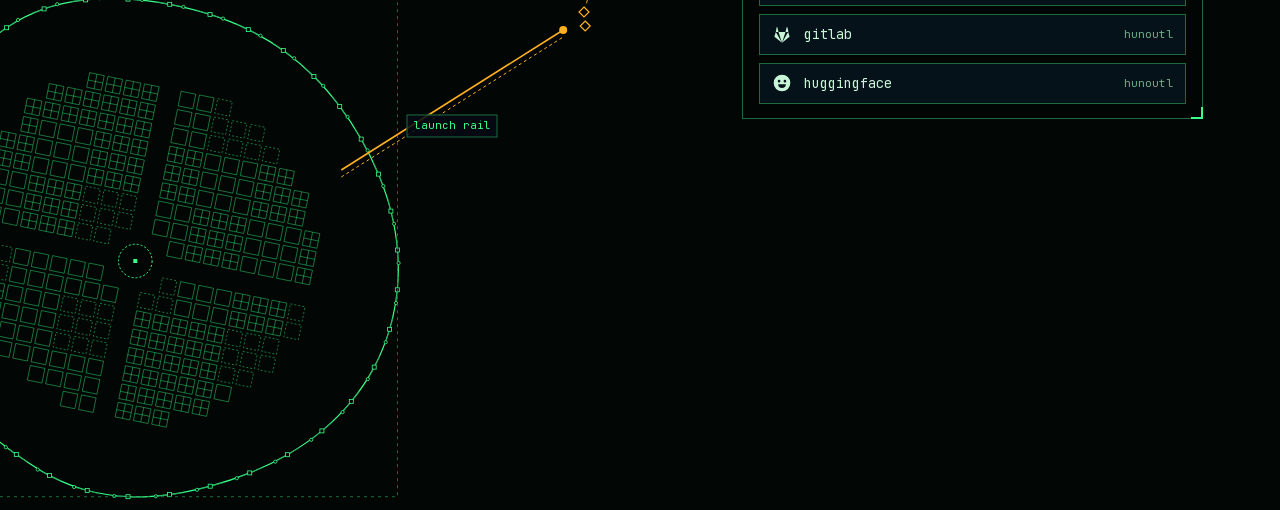
==== commit 5363b438: "Étages pré-générés au build : le CV est lisible sans JavaScript tools/build.mjs exécute geo.js et co" ====
--- a/index.html
+++ b/index.html
@@ -1,10 +1,13 @@
 <!doctype html>
-<html lang="en">
+<html lang="en" class="no-js">
 <head>
   <meta charset="UTF-8" />
   <meta name="viewport" content="width=device-width, initial-scale=1" />
   <!-- Couleur du canevas par défaut AVANT tout CSS : le premier frame peint
        après la navigation cross-site n'est jamais blanc par défaut. -->
+  <!-- .no-js → .js avant tout rendu : les étages pré-générés au build
+       (lisibles sans JS) sont masqués, lang-switch.js les remplace. -->
+  <script>document.documentElement.className = "js";</script>
   <meta name="color-scheme" content="dark" />
   <link rel="icon" href="assets/favicon.svg" type="image/svg+xml" />
   <link rel="apple-touch-icon" href="assets/apple-touch-icon.png" />
@@ -88,7 +91,7 @@
     <span class="brand">hunoutl</span>
     <div class="bar-group">
       <button id="cv-soon" class="bar-btn cv-soon" type="button">CV</button>
-      <a id="mirror-hint" class="mirror-hint" data-mirror-link href="#"></a>
+      <a id="mirror-hint" class="mirror-hint" data-mirror-link href="https://hunoutl.gitlab.io/">← The map</a>
     </div>
     <p id="bar-toast" class="bar-toast" role="status" aria-live="polite"></p>
   </header>
--- a/styles/machine.css
+++ b/styles/machine.css
@@ -274,3 +274,15 @@
 .scan-tab::after { content: ""; position: absolute; left: 7px; top: 21px; width: 9px; height: 9px; border-right: 2px solid var(--r1); border-top: 2px solid var(--r1); transform: rotate(45deg); }
 body.dragging #scan-line, body.settling #scan-line { visibility: visible; }
 body.no-anim #mirror-frame, body.no-anim #mirror-window, body.no-anim #scan-line { transition: none !important; }
+
+/* ---------- sans JavaScript : le CV en colonne lisible ---------- */
+/* Les étages pré-générés au build (tools/build.mjs) ne servent qu'aux
+   lecteurs sans JS ; avec JS (.js), ils sont masqués dès le premier rendu
+   et remplacés par ceux de lang-switch.js. */
+.js .floor-static { display: none; }
+.no-js #sea, .no-js #fx, .no-js #clouds, .no-js .bar-group > button { display: none; }
+.no-js #floors { padding: calc(var(--bar-height, 52px) + 24px) 16px 48px; }
+.no-js .floor { overflow: visible; }
+.no-js .floor-inner { position: static; }
+.no-js .card, .no-js .sky-title { position: static; max-width: 720px; margin: 0 auto 32px; }
+.no-js .tag, .no-js .part, .no-js .inset, .no-js .scroll-hint, .no-js .layer-mark, .no-js .swipe-note, .no-js .hud { display: none; }
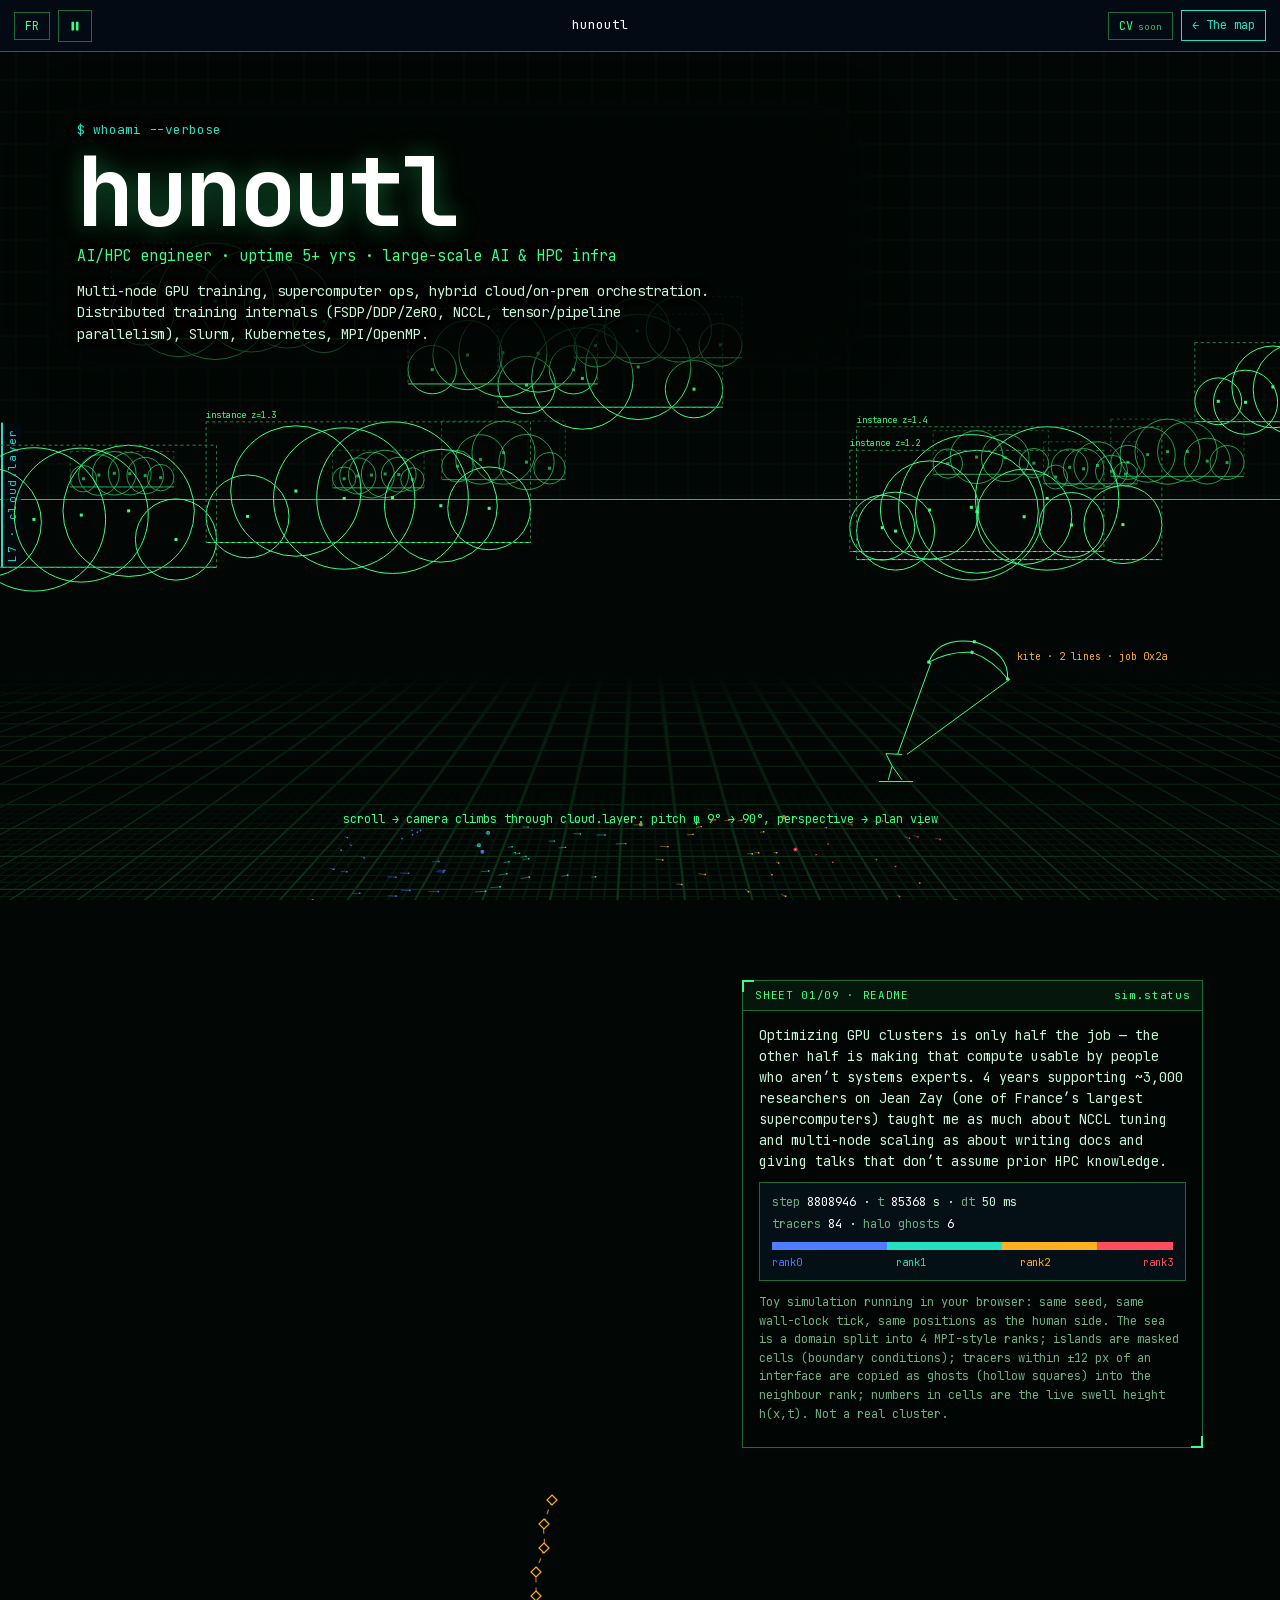
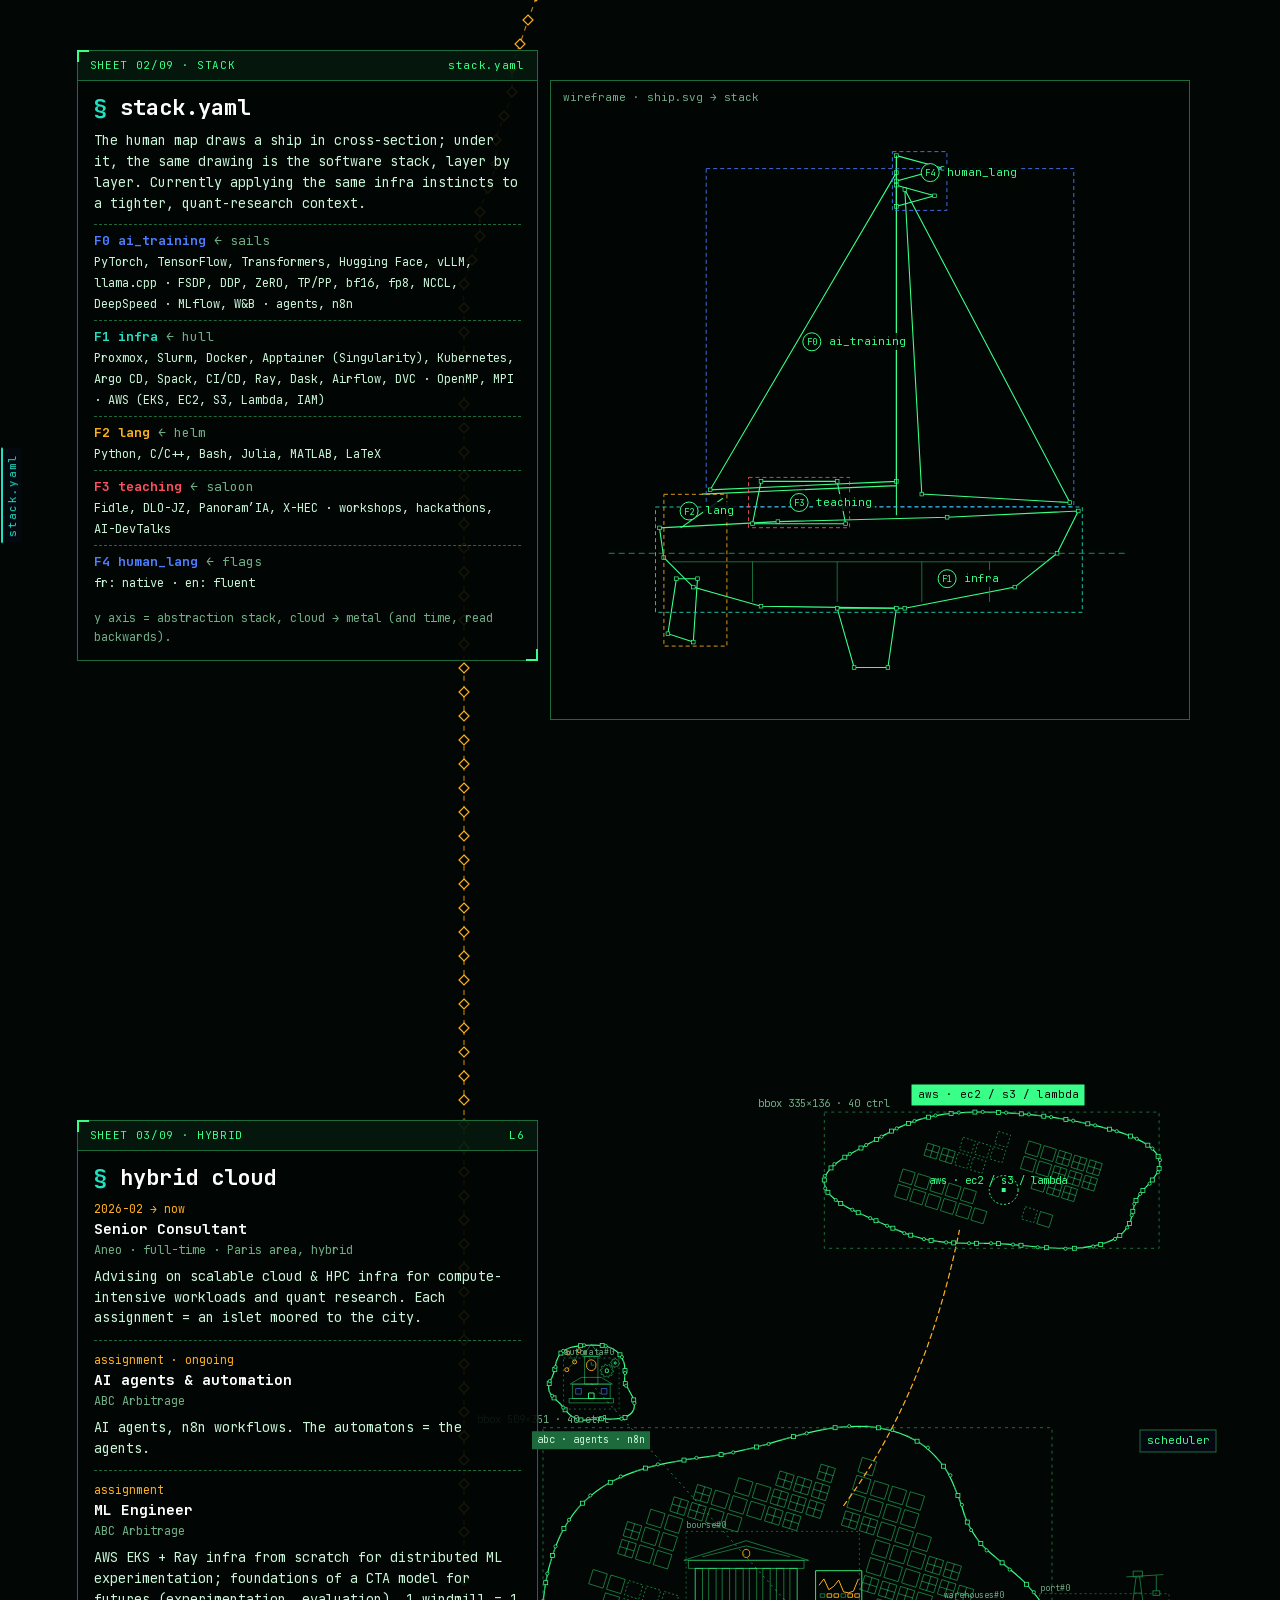
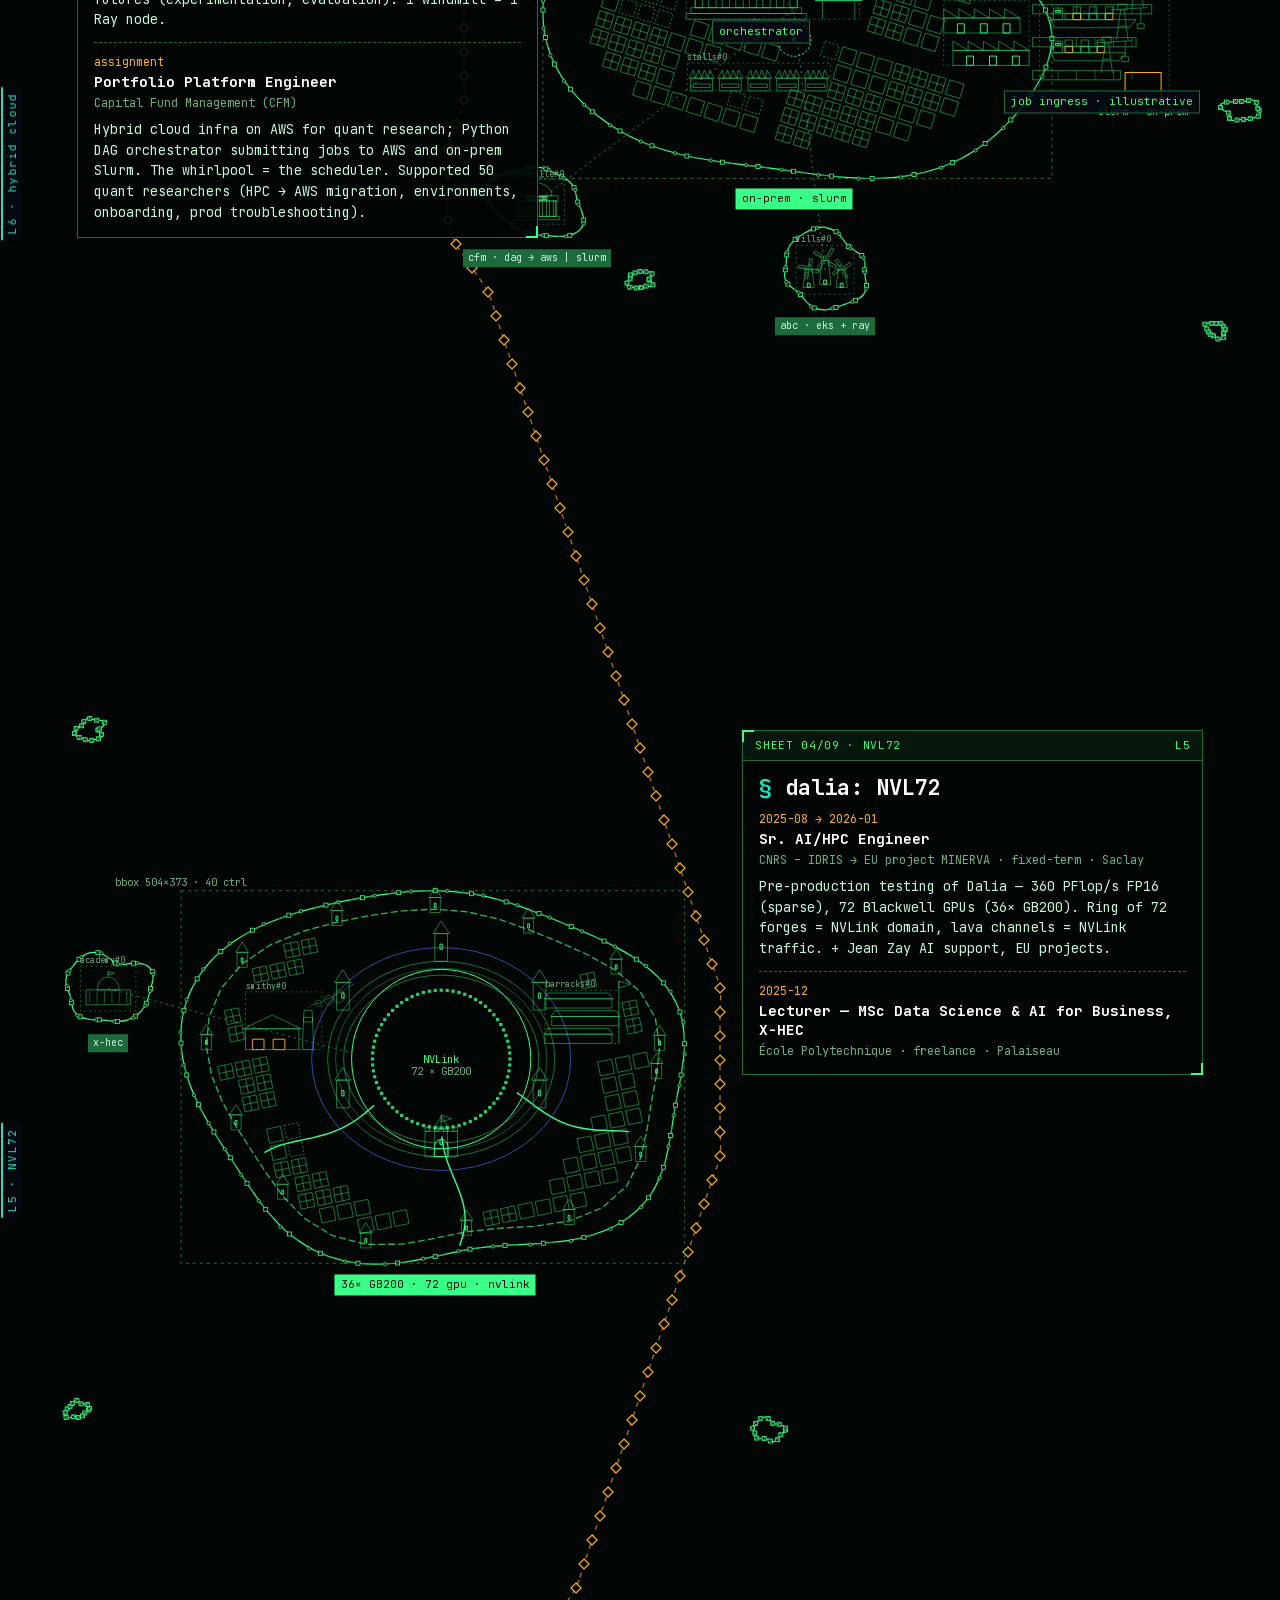
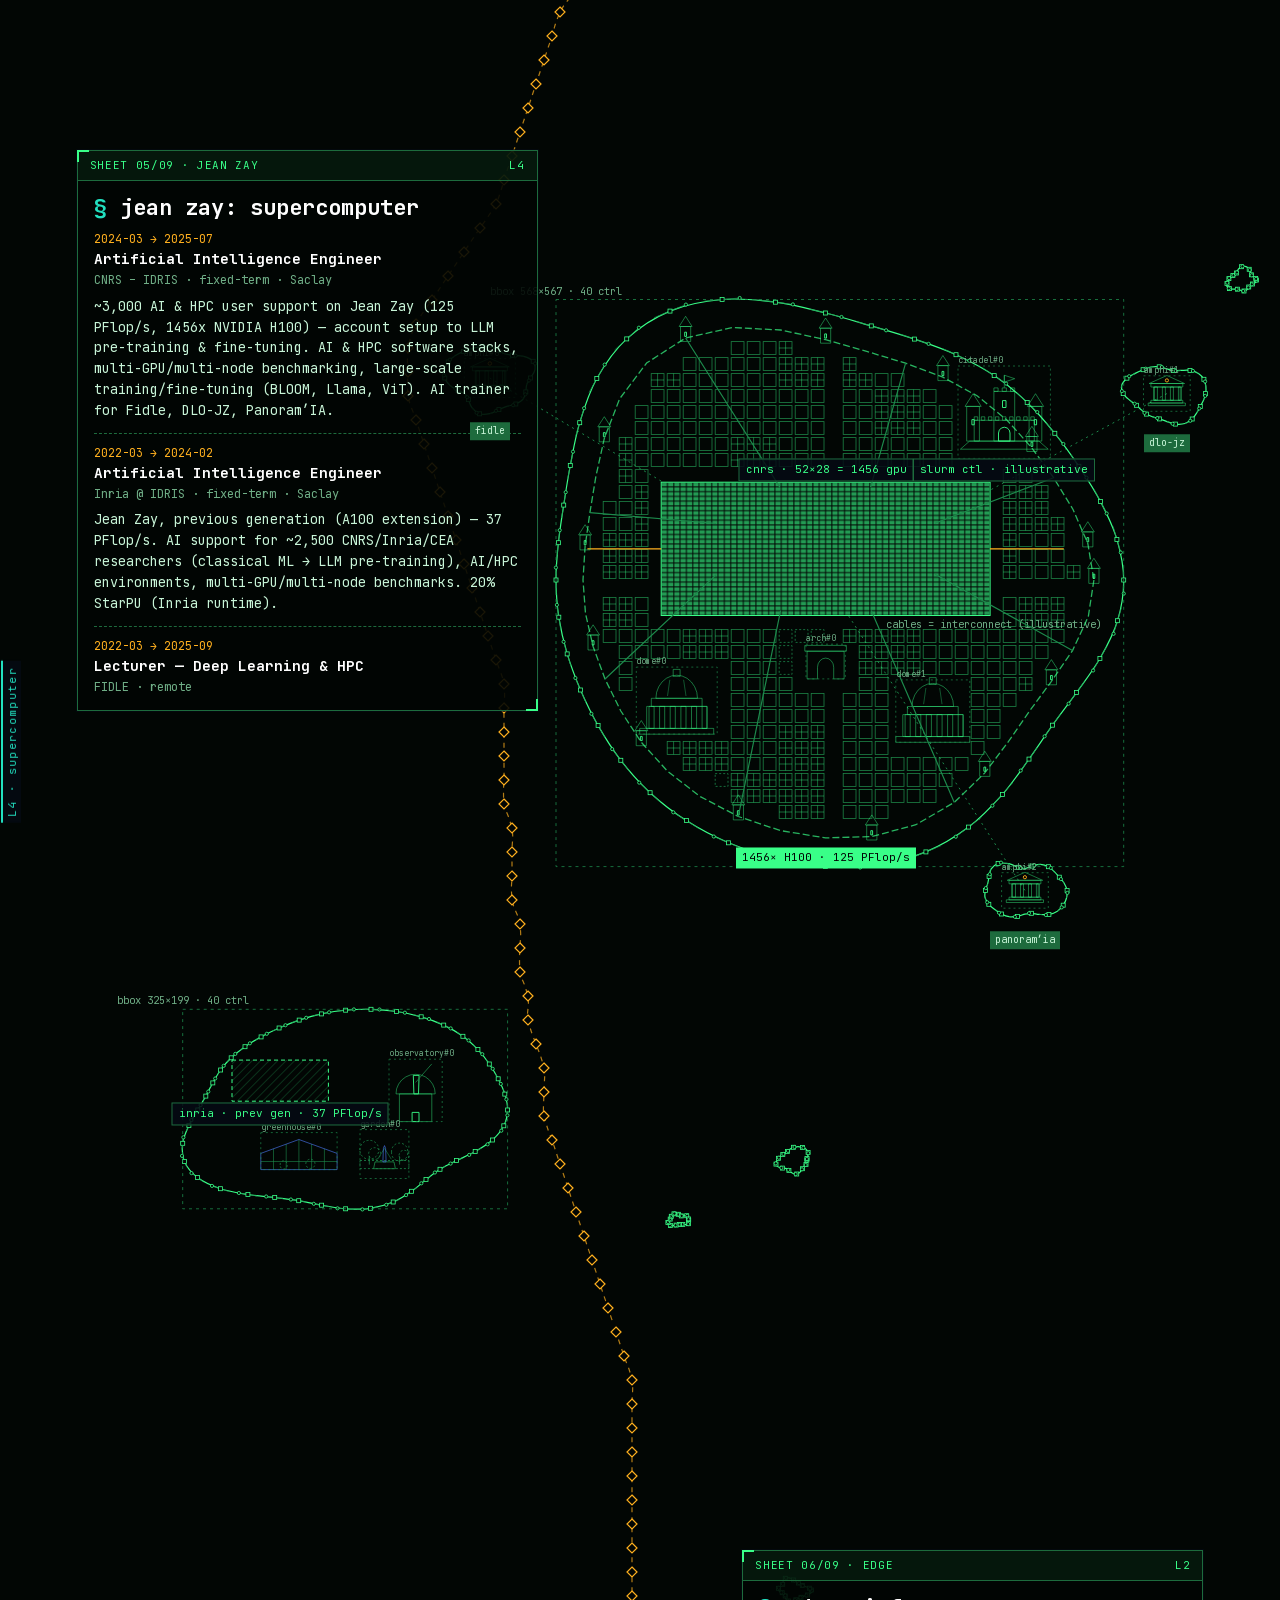
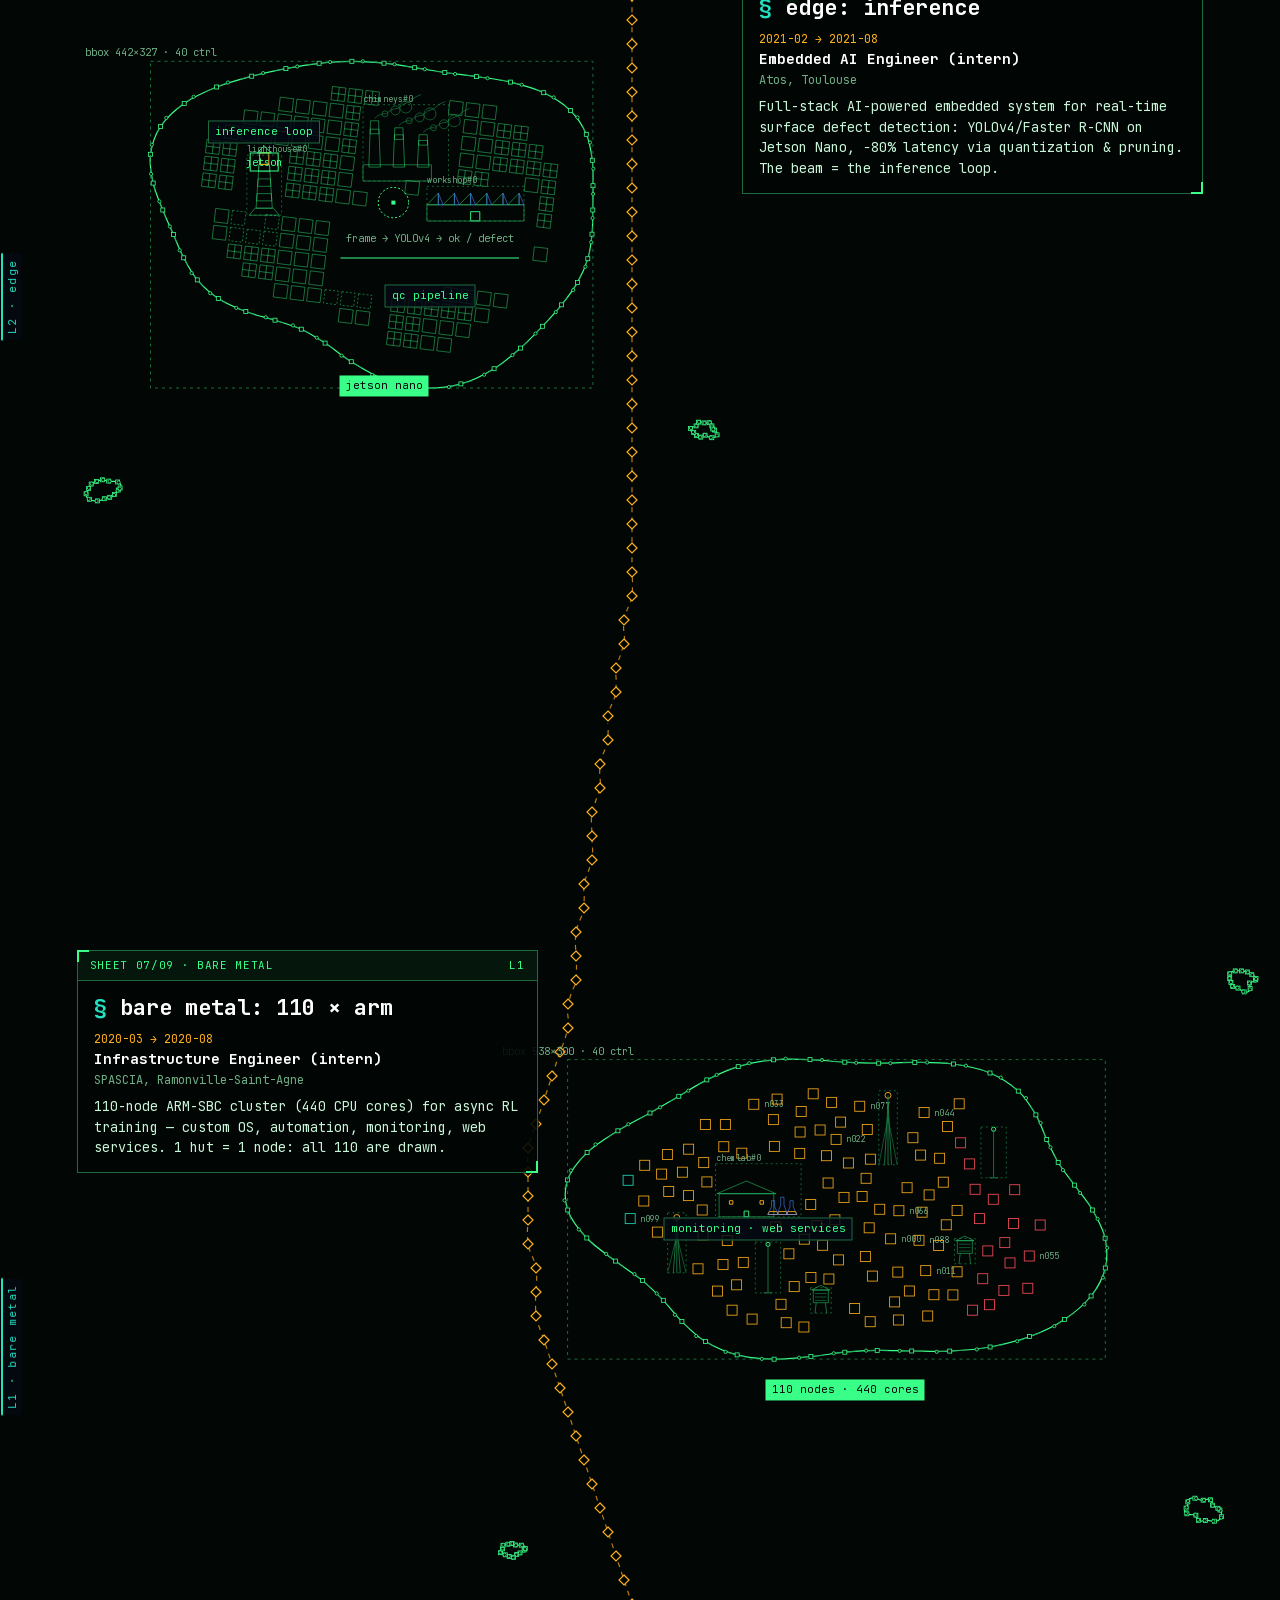
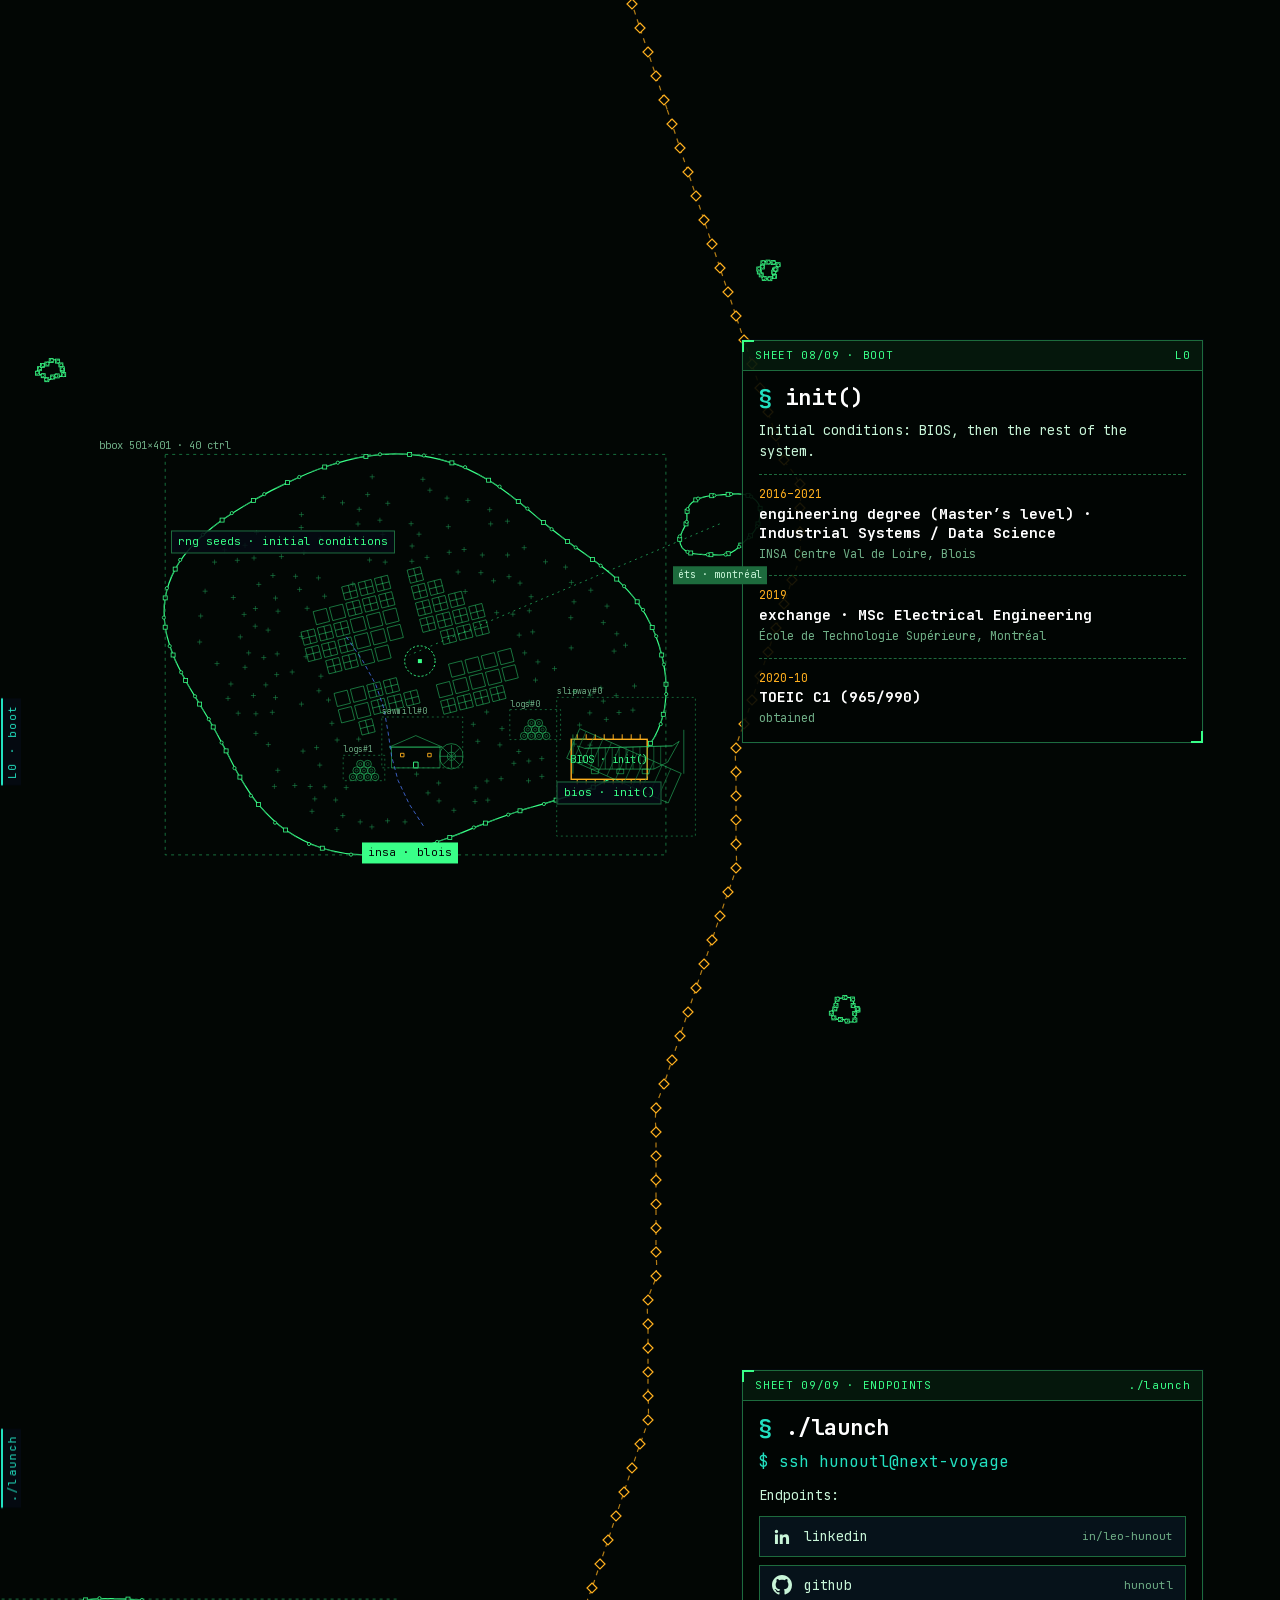
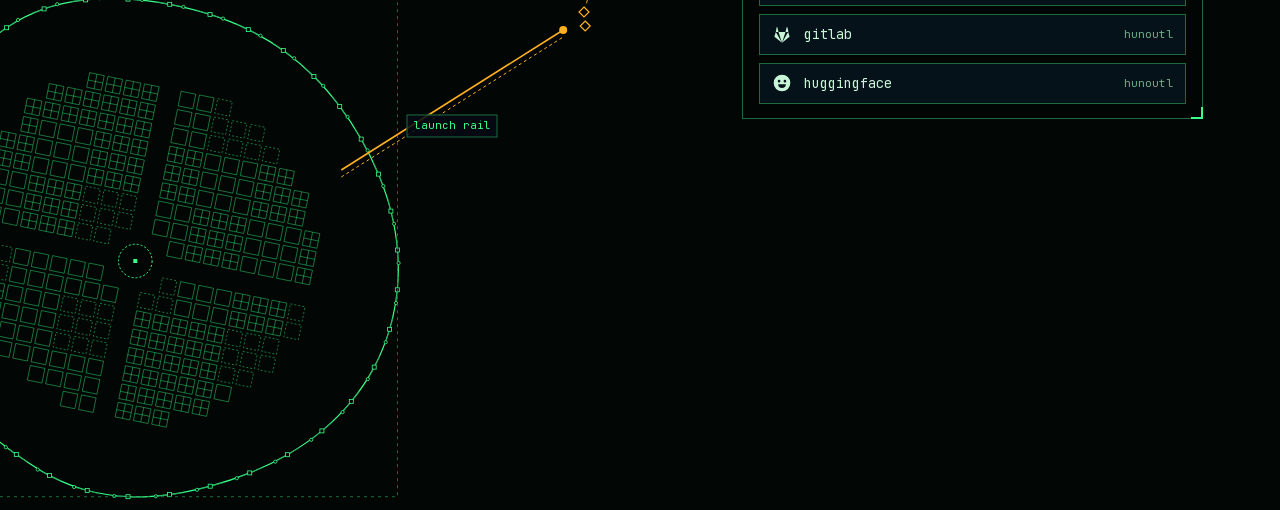
==== commit 2710e143: "Hauteurs d'étage ajustées au texte, identiques sur les deux faces Le texte n'est plus rogné (jusqu'à" ====
--- a/index.html
+++ b/index.html
@@ -98,6 +98,7 @@
 
   <main id="floors"></main>
 
+  <script src="scripts/floor-fit.js"></script>
   <script src="scripts/geo.js"></script>
   <script src="scripts/content.js"></script>
   <script src="scripts/lang-switch.js"></script>
--- a/styles/machine.css
+++ b/styles/machine.css
@@ -66,6 +66,13 @@
 #floors { position: relative; transition: opacity 0.18s; }
 #floors.lang-fading { opacity: 0; }
 .floor { position: relative; overflow: hidden; }
+/* Le texte n'est jamais coupé par le bas d'un étage : il peut déborder sur
+   le suivant (ex. premier panneau de l'accueil, placé selon la fenêtre).
+   La largeur reste rognée (pas de défilement horizontal). La hauteur des
+   étages couvre normalement le texte (scripts/floor-fit.js). */
+@supports (overflow: clip) {
+  .floor { overflow-x: clip; overflow-y: visible; }
+}
 .floor-inner { position: absolute; inset: 0; }
 .isle-layer { position: absolute; left: 0; top: 0; z-index: 1; overflow: visible; }
 .isle-layer text { font-family: var(--mono); text-anchor: middle; }
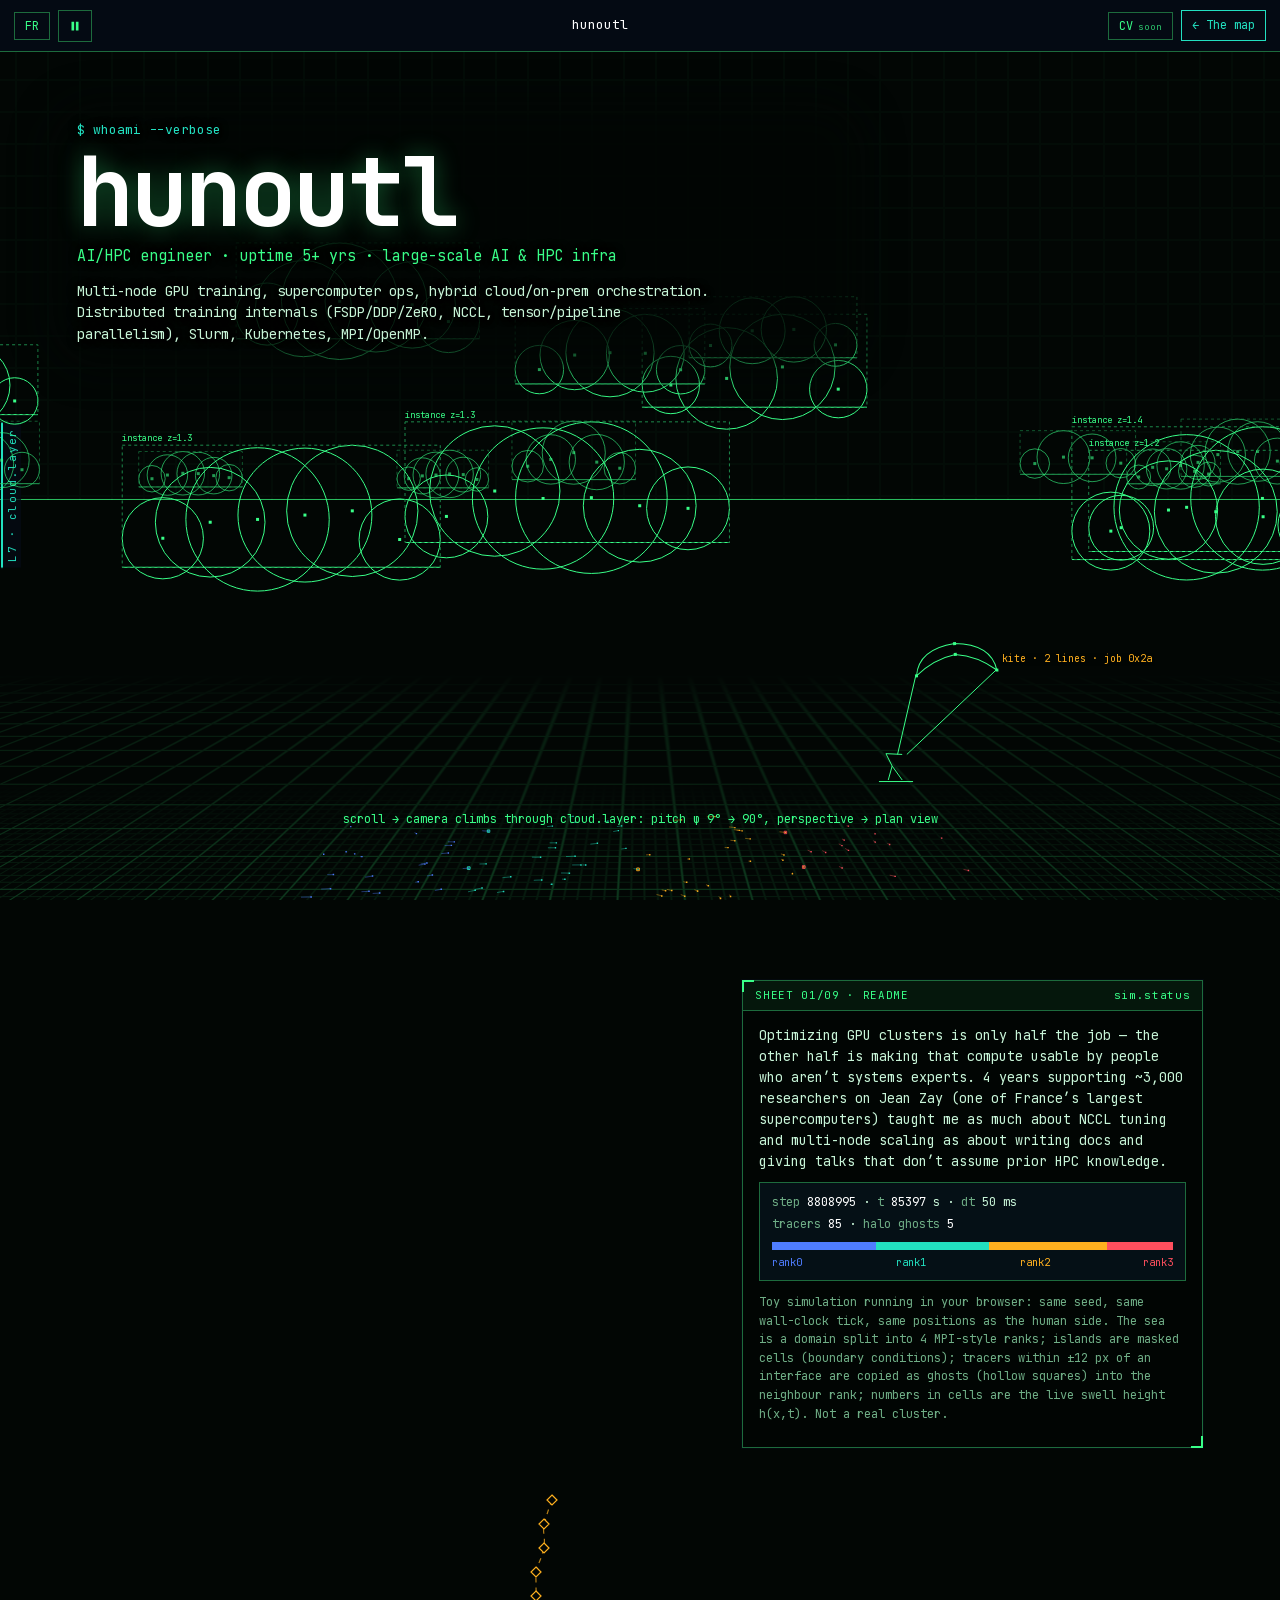
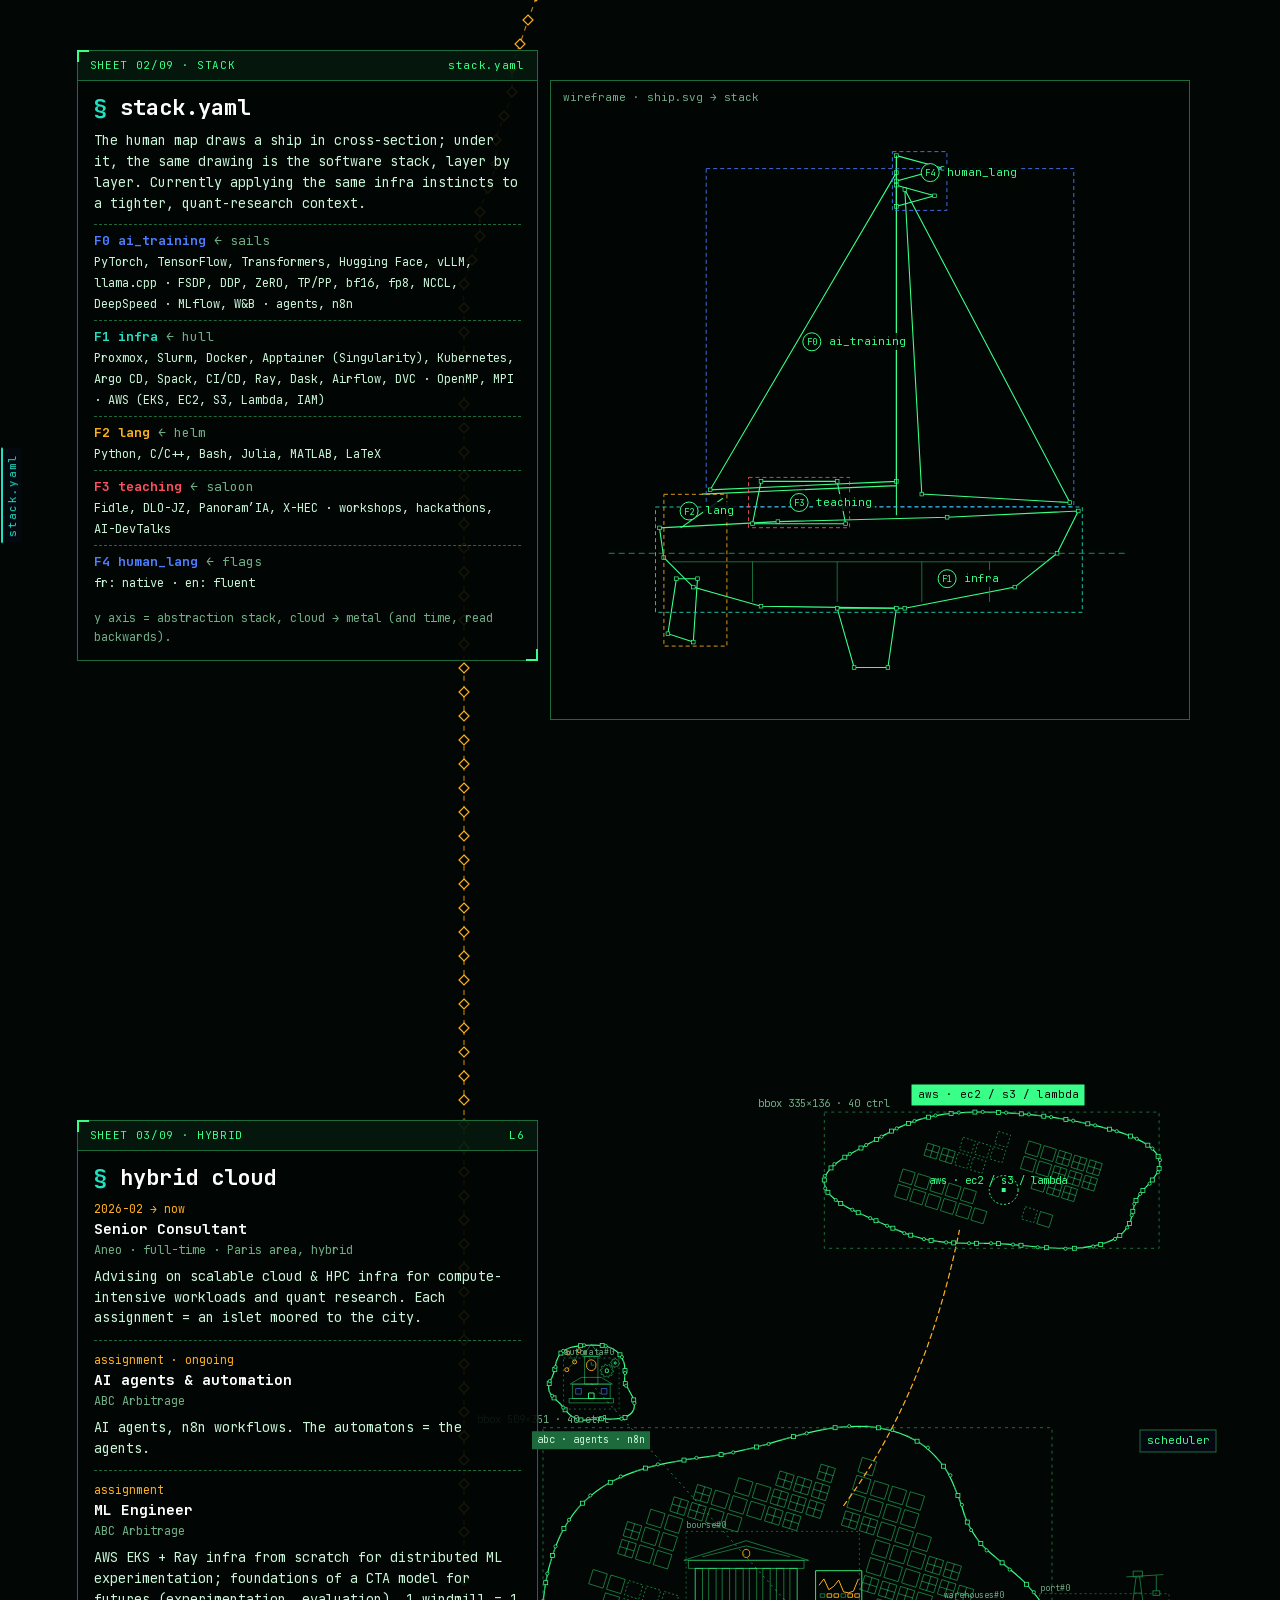
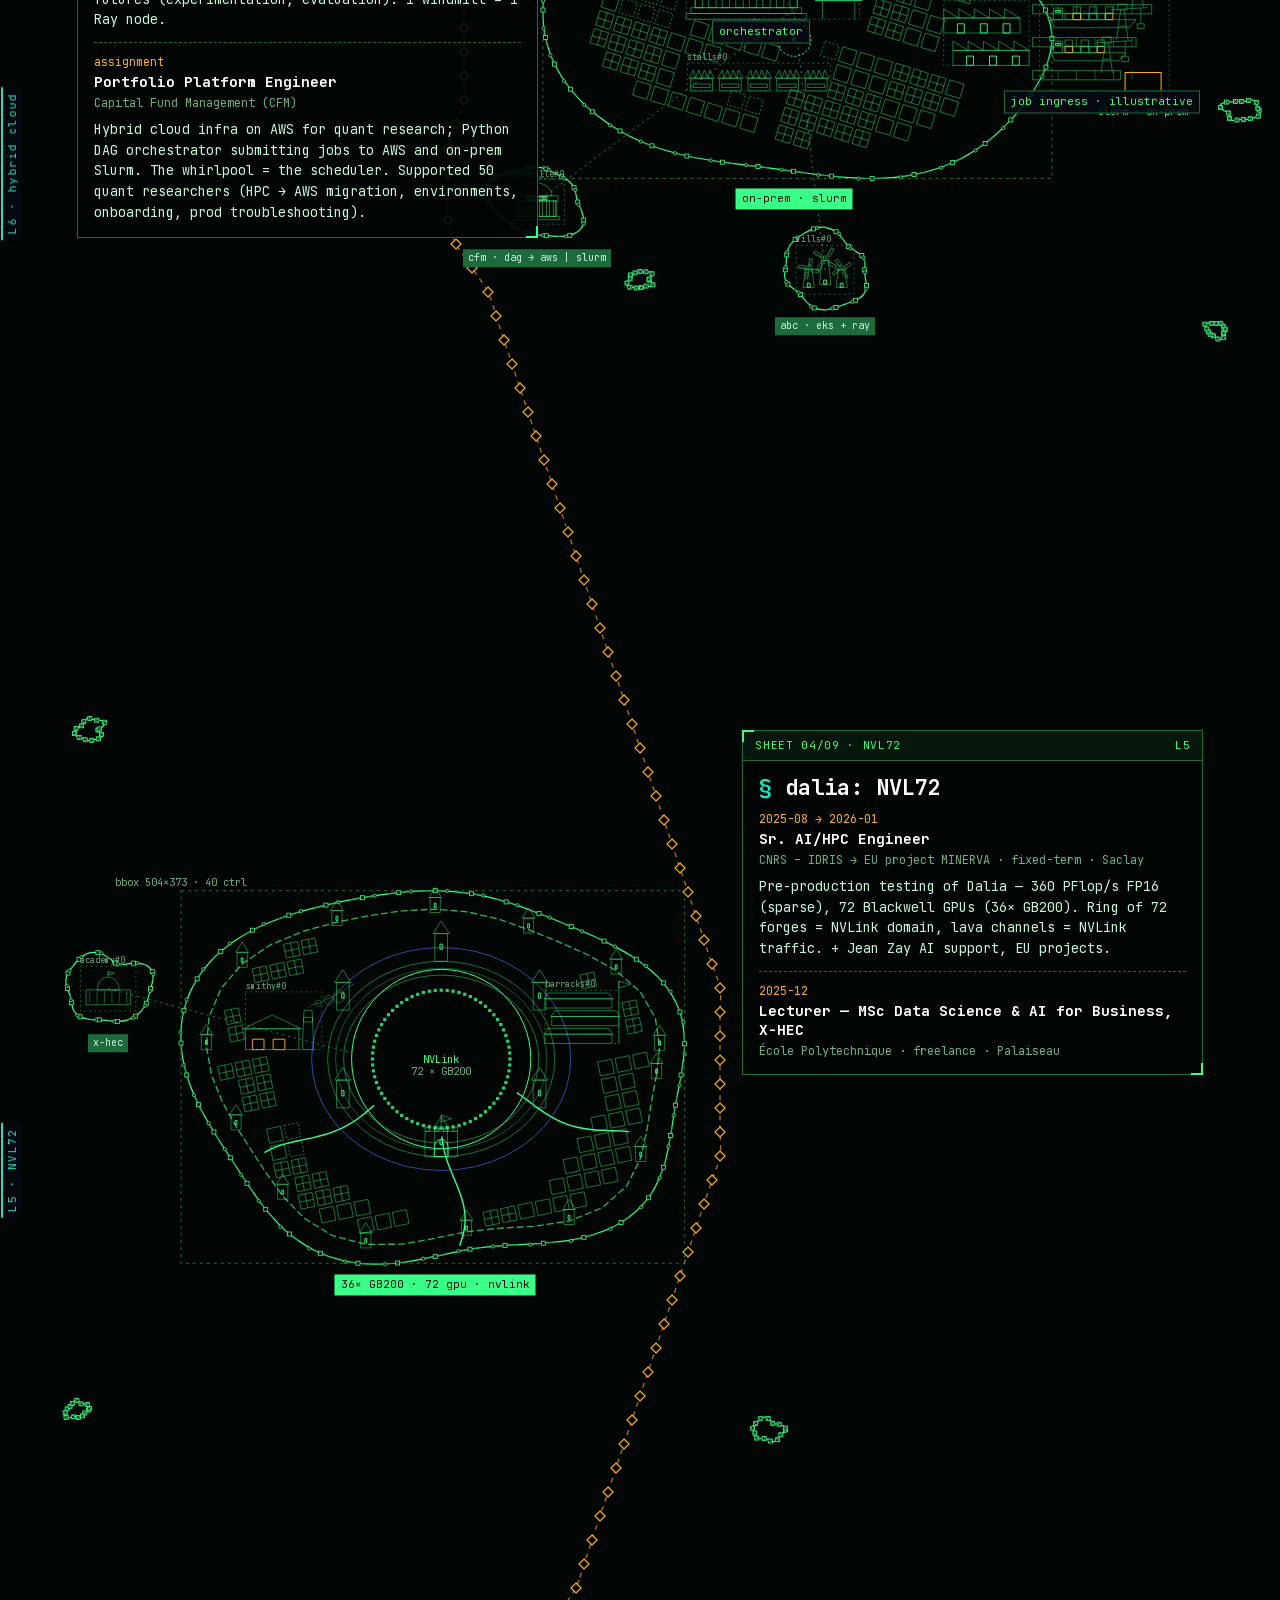
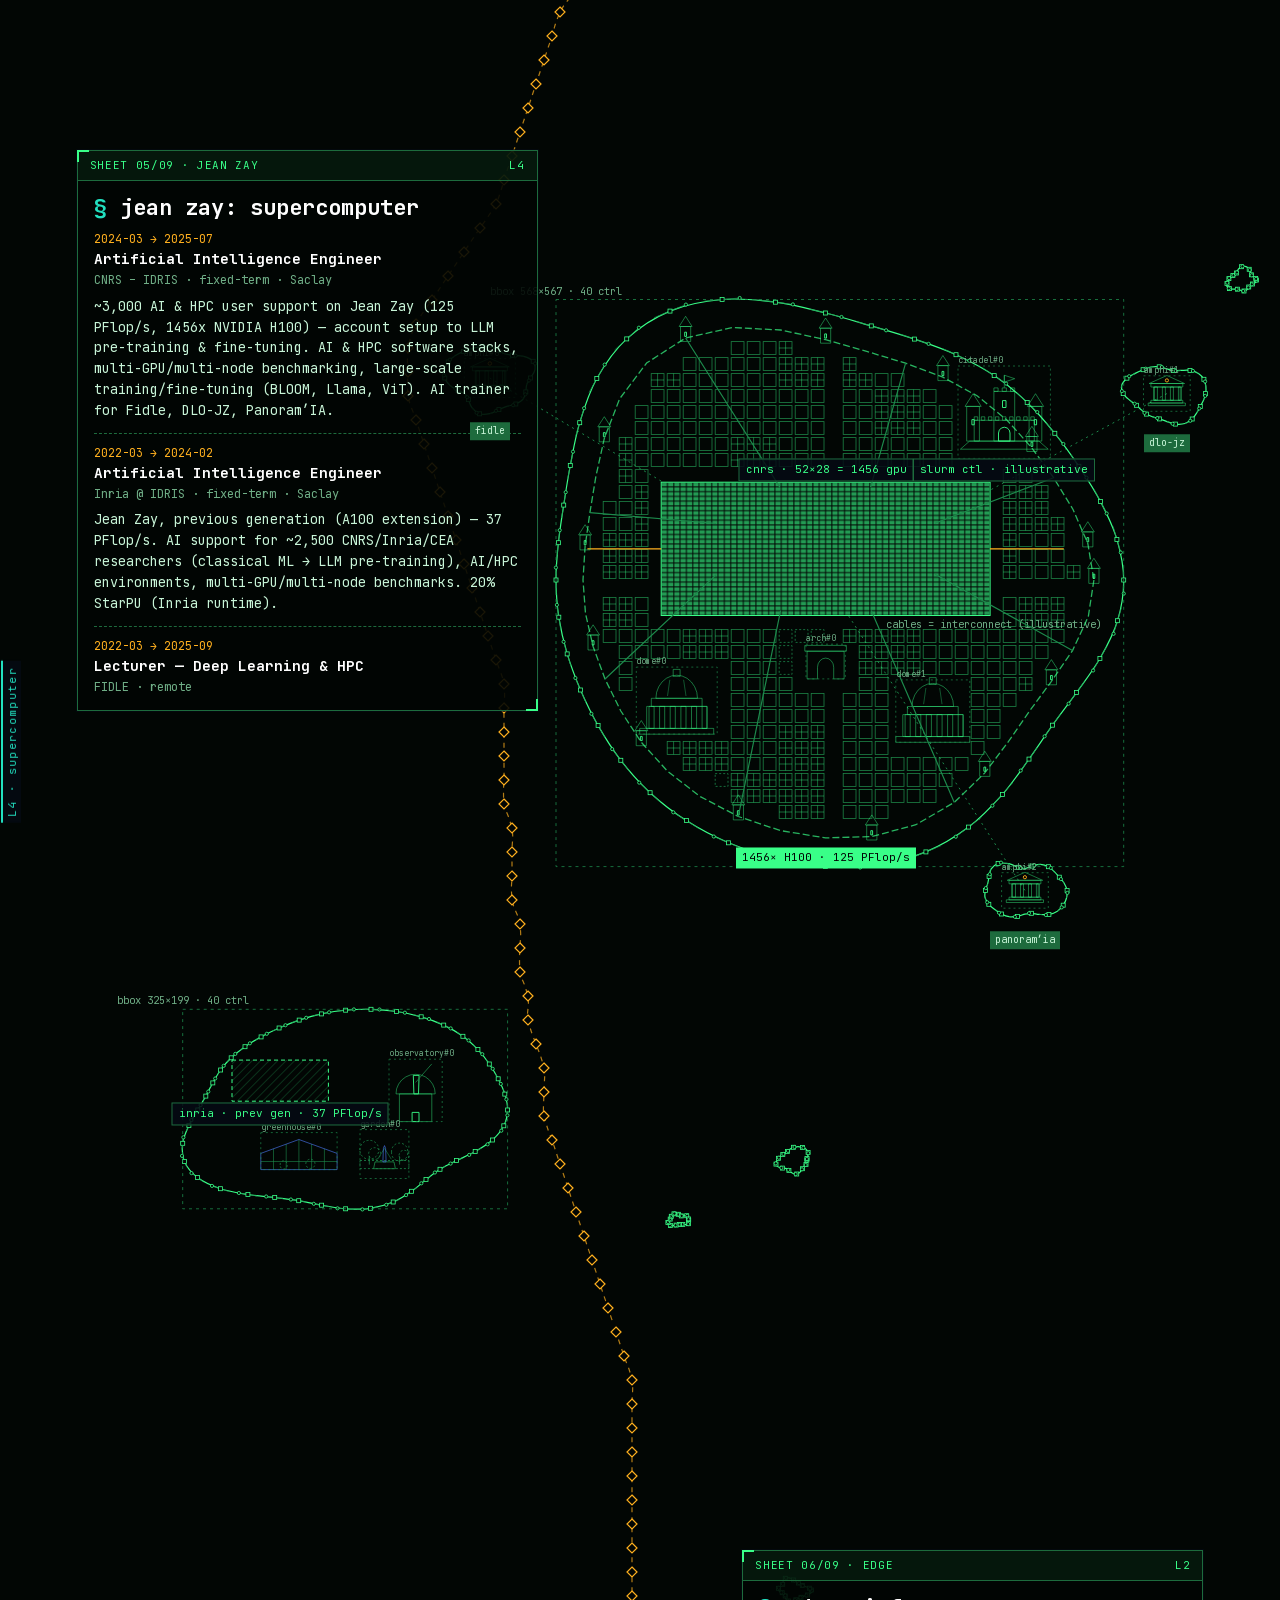
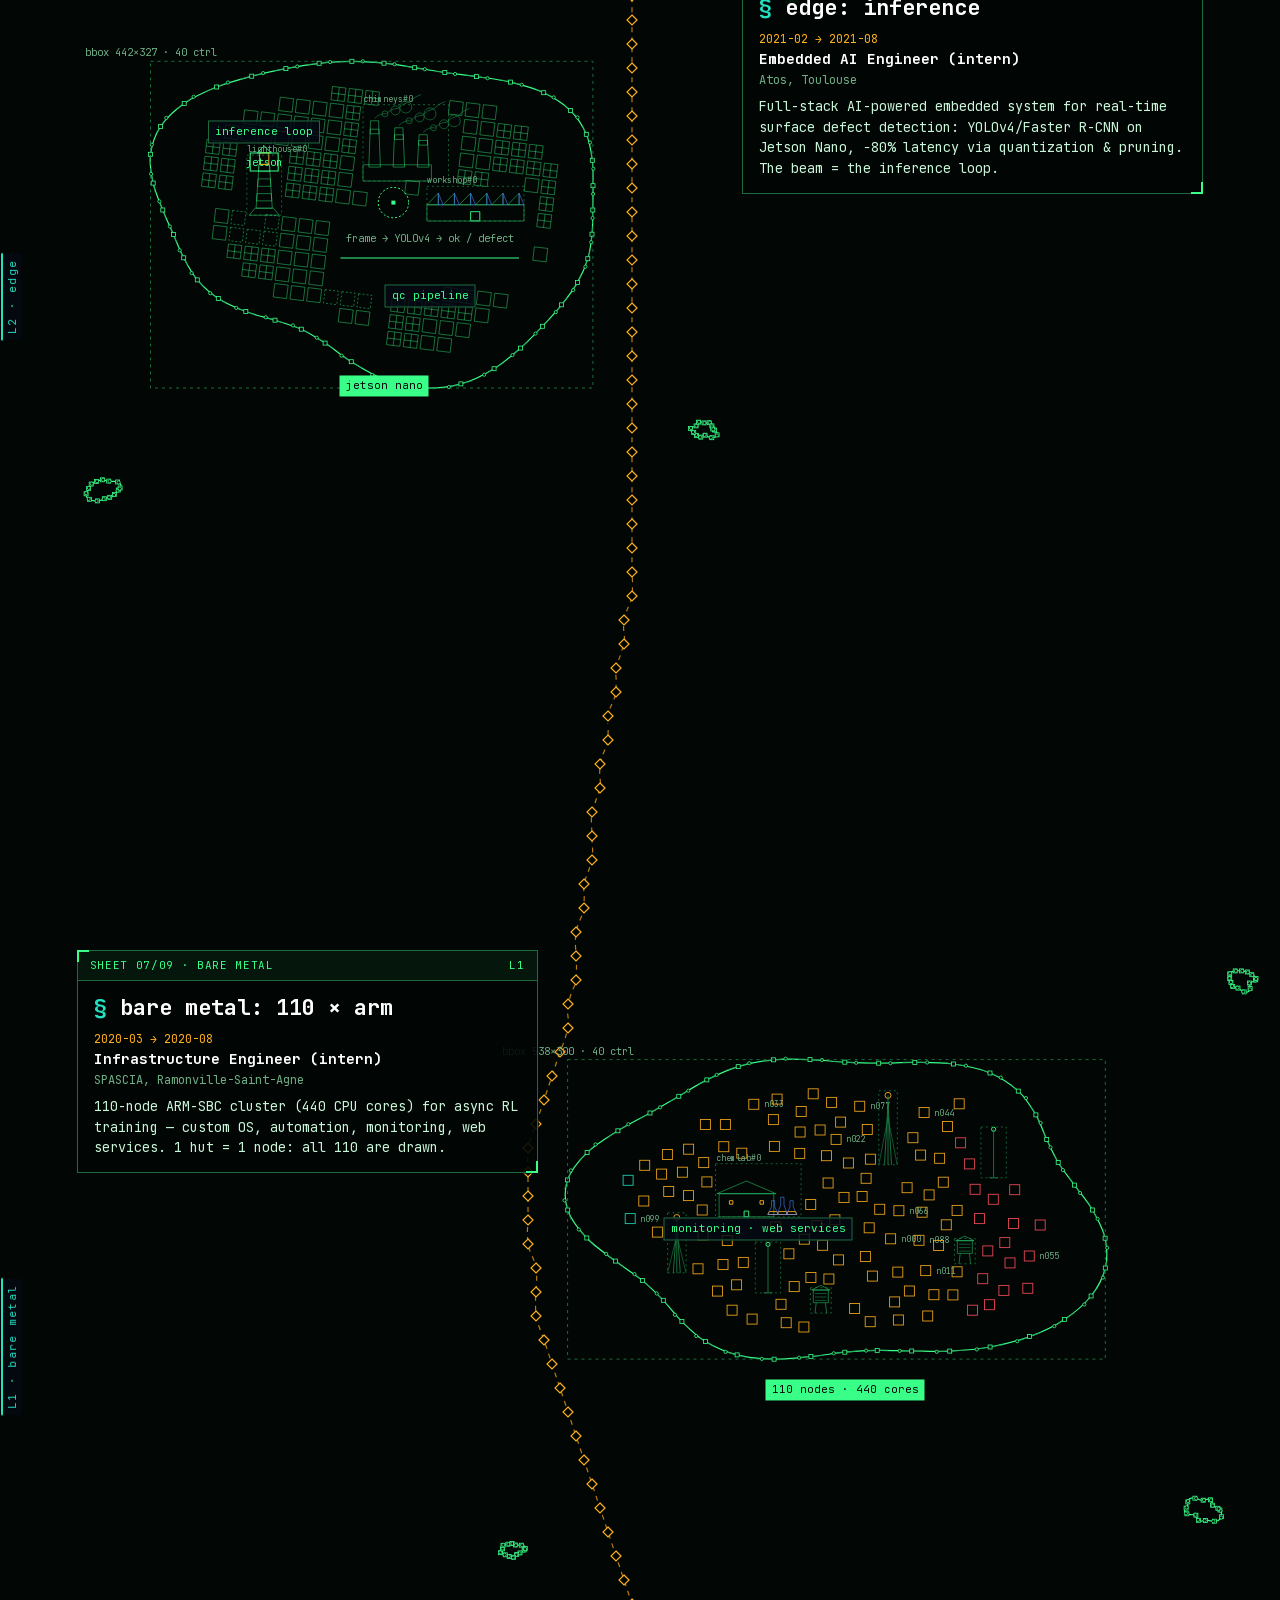
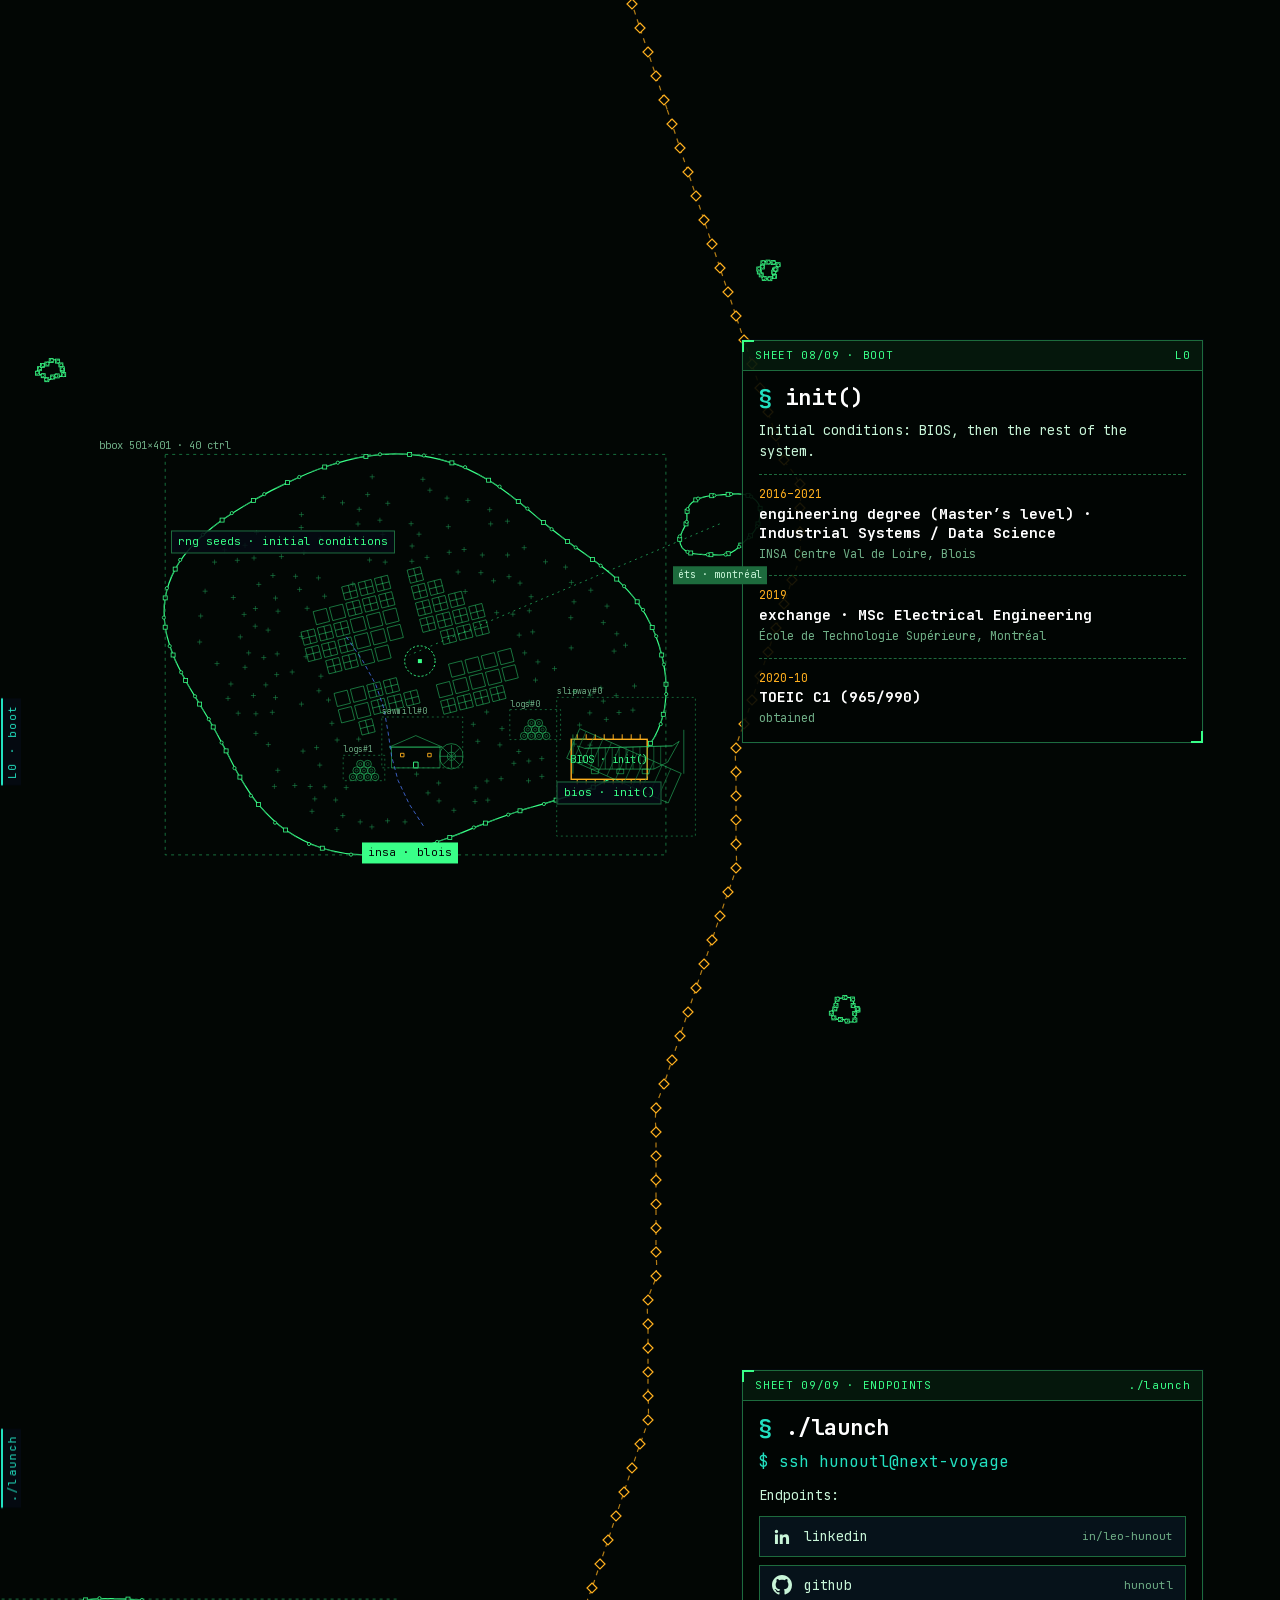
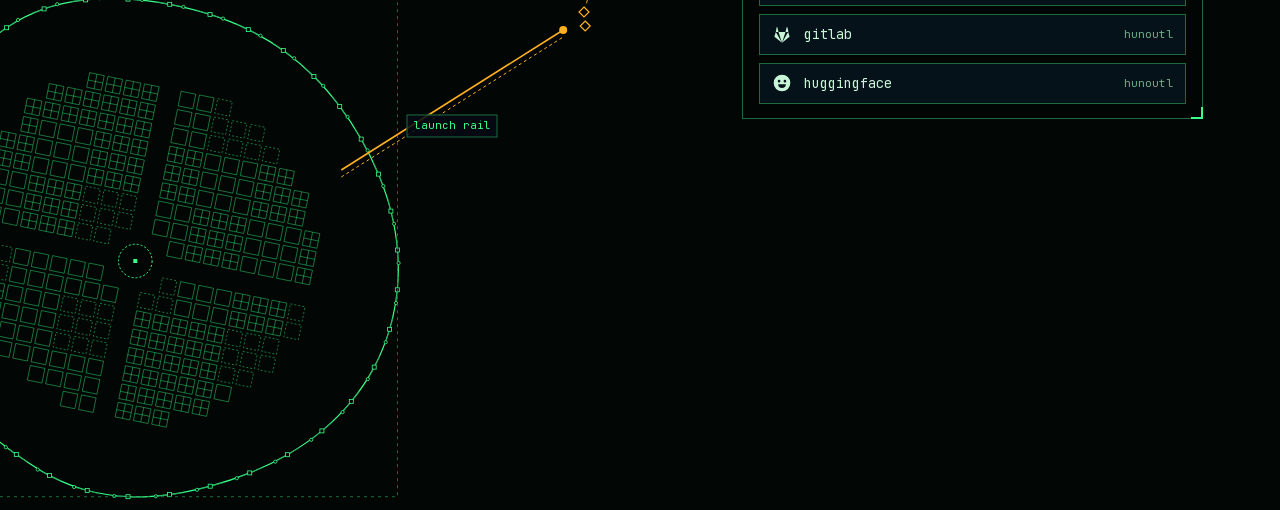
==== commit 2239fa10: "Aperçu miroir chargé à la première intention ; code partagé à l'identique - drag-swipe.js : l'iframe" ====
--- a/index.html
+++ b/index.html
@@ -98,6 +98,7 @@
 
   <main id="floors"></main>
 
+  <script src="scripts/site.js"></script>
   <script src="scripts/floor-fit.js"></script>
   <script src="scripts/geo.js"></script>
   <script src="scripts/content.js"></script>
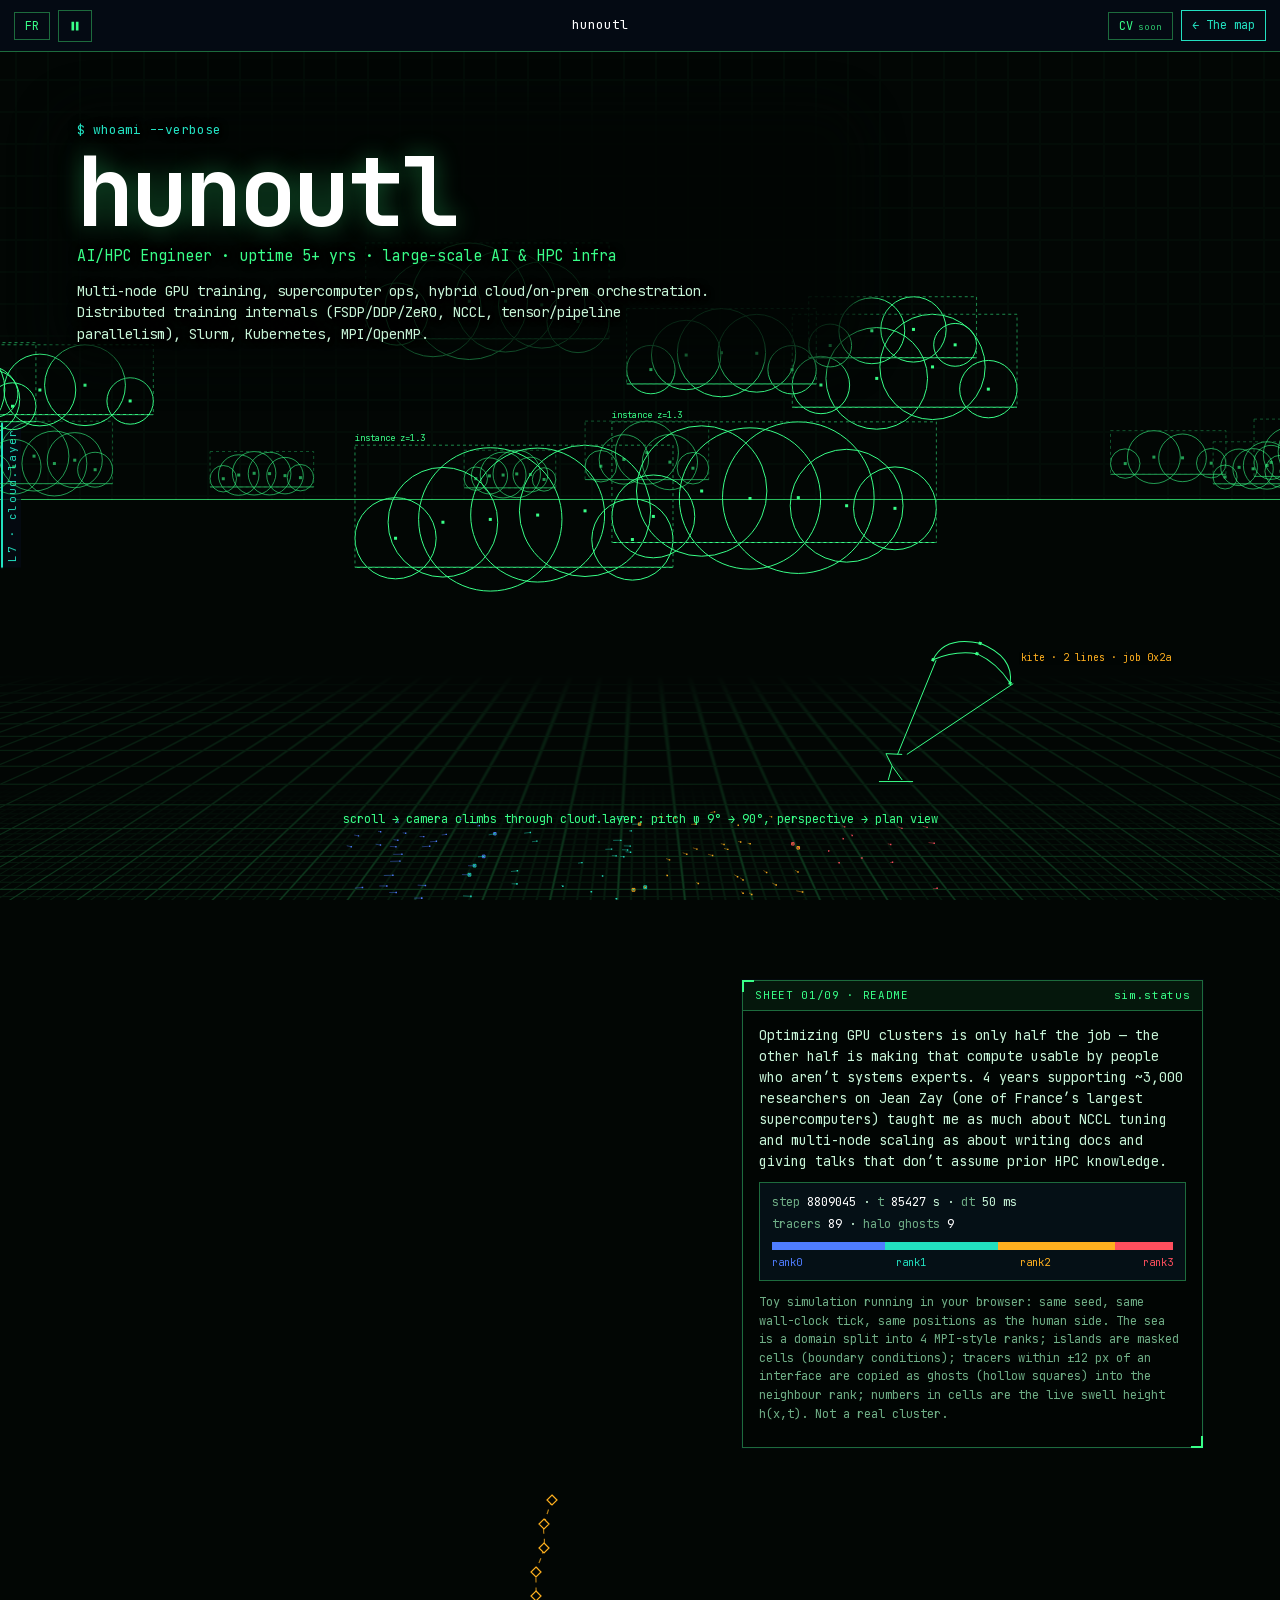
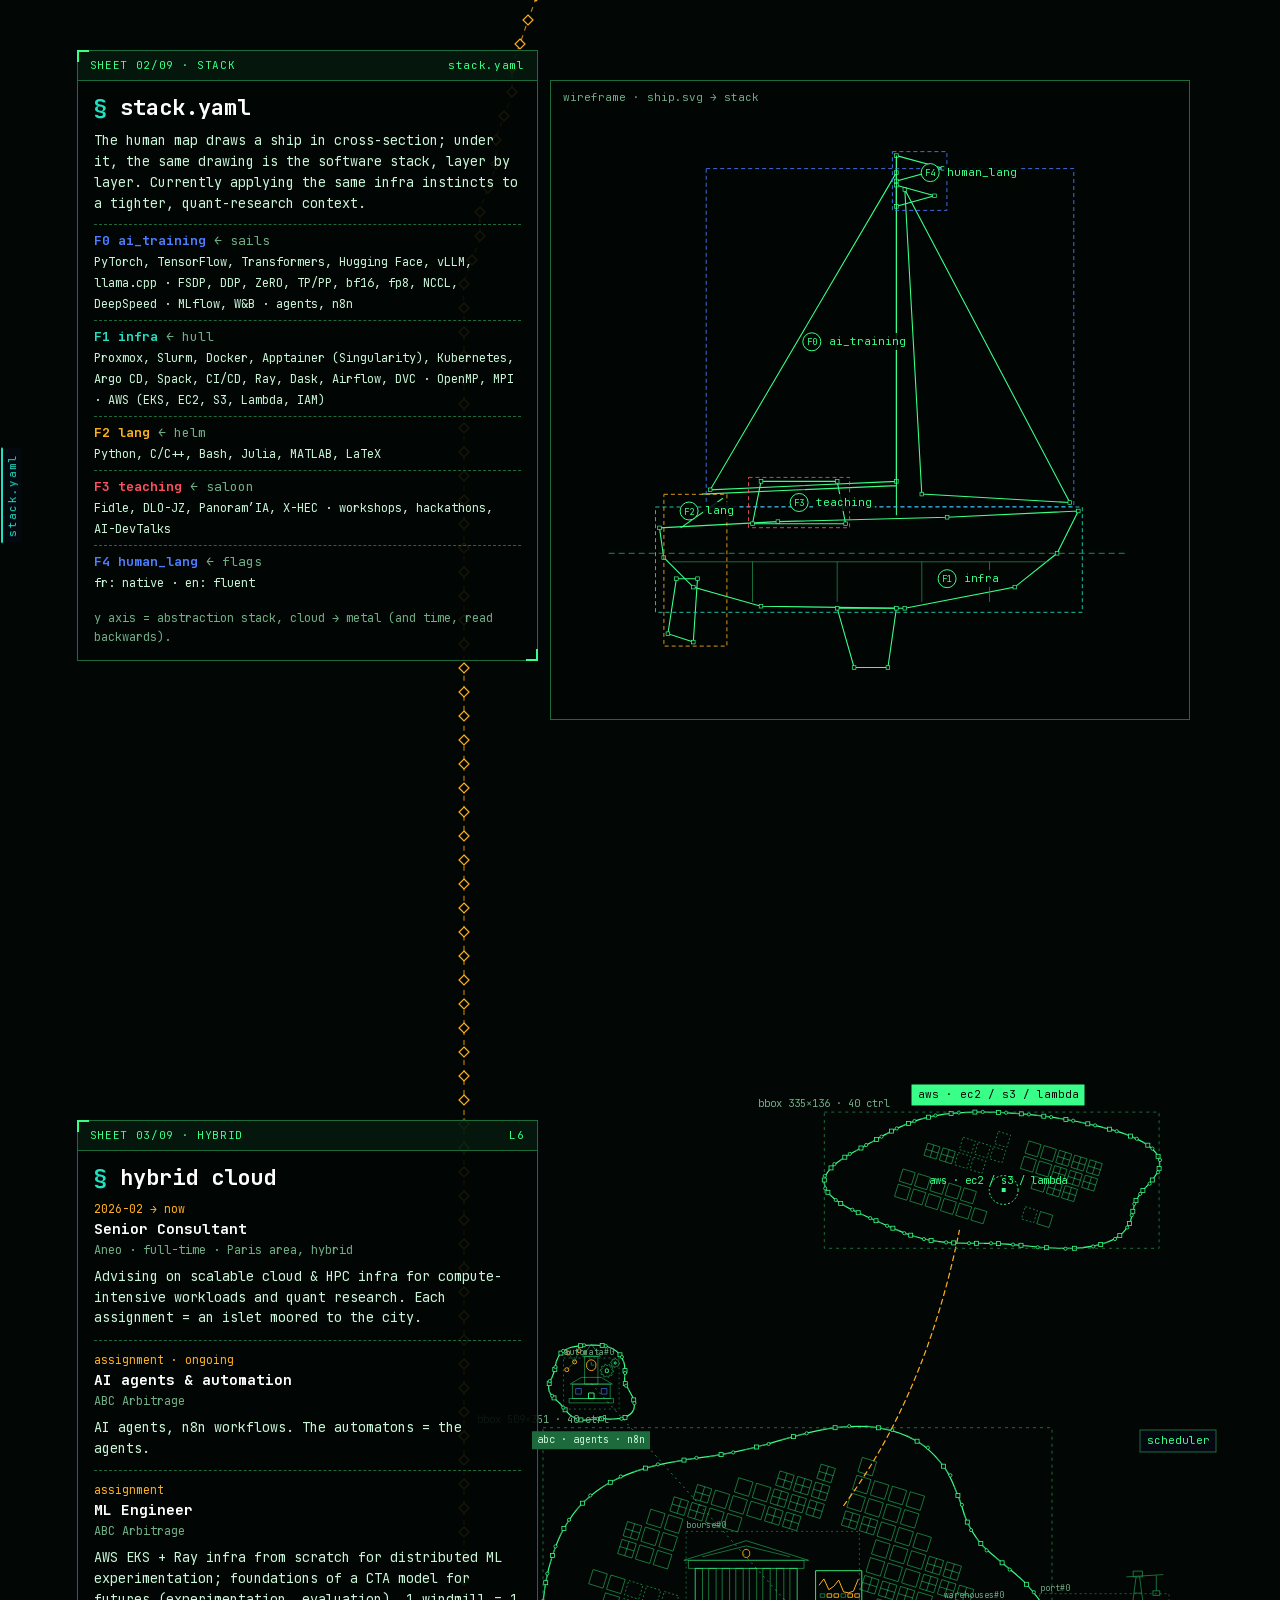
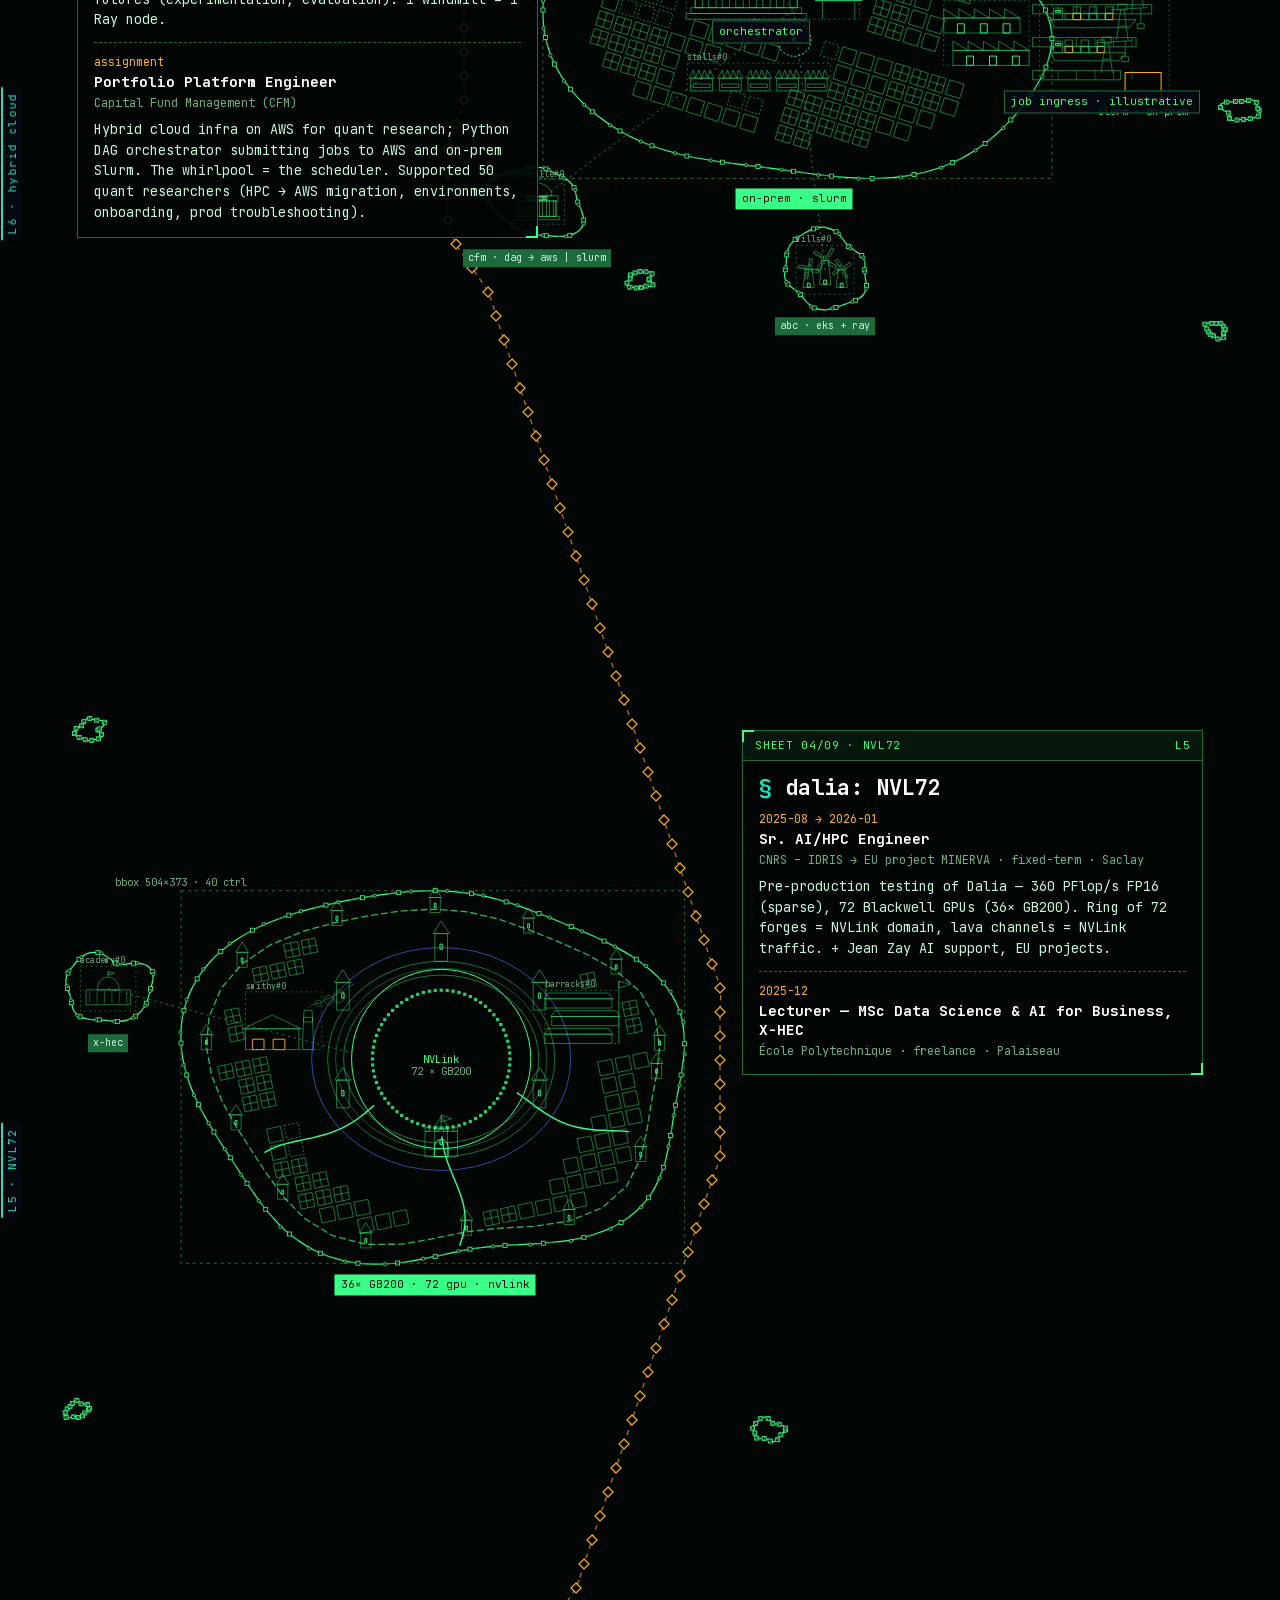
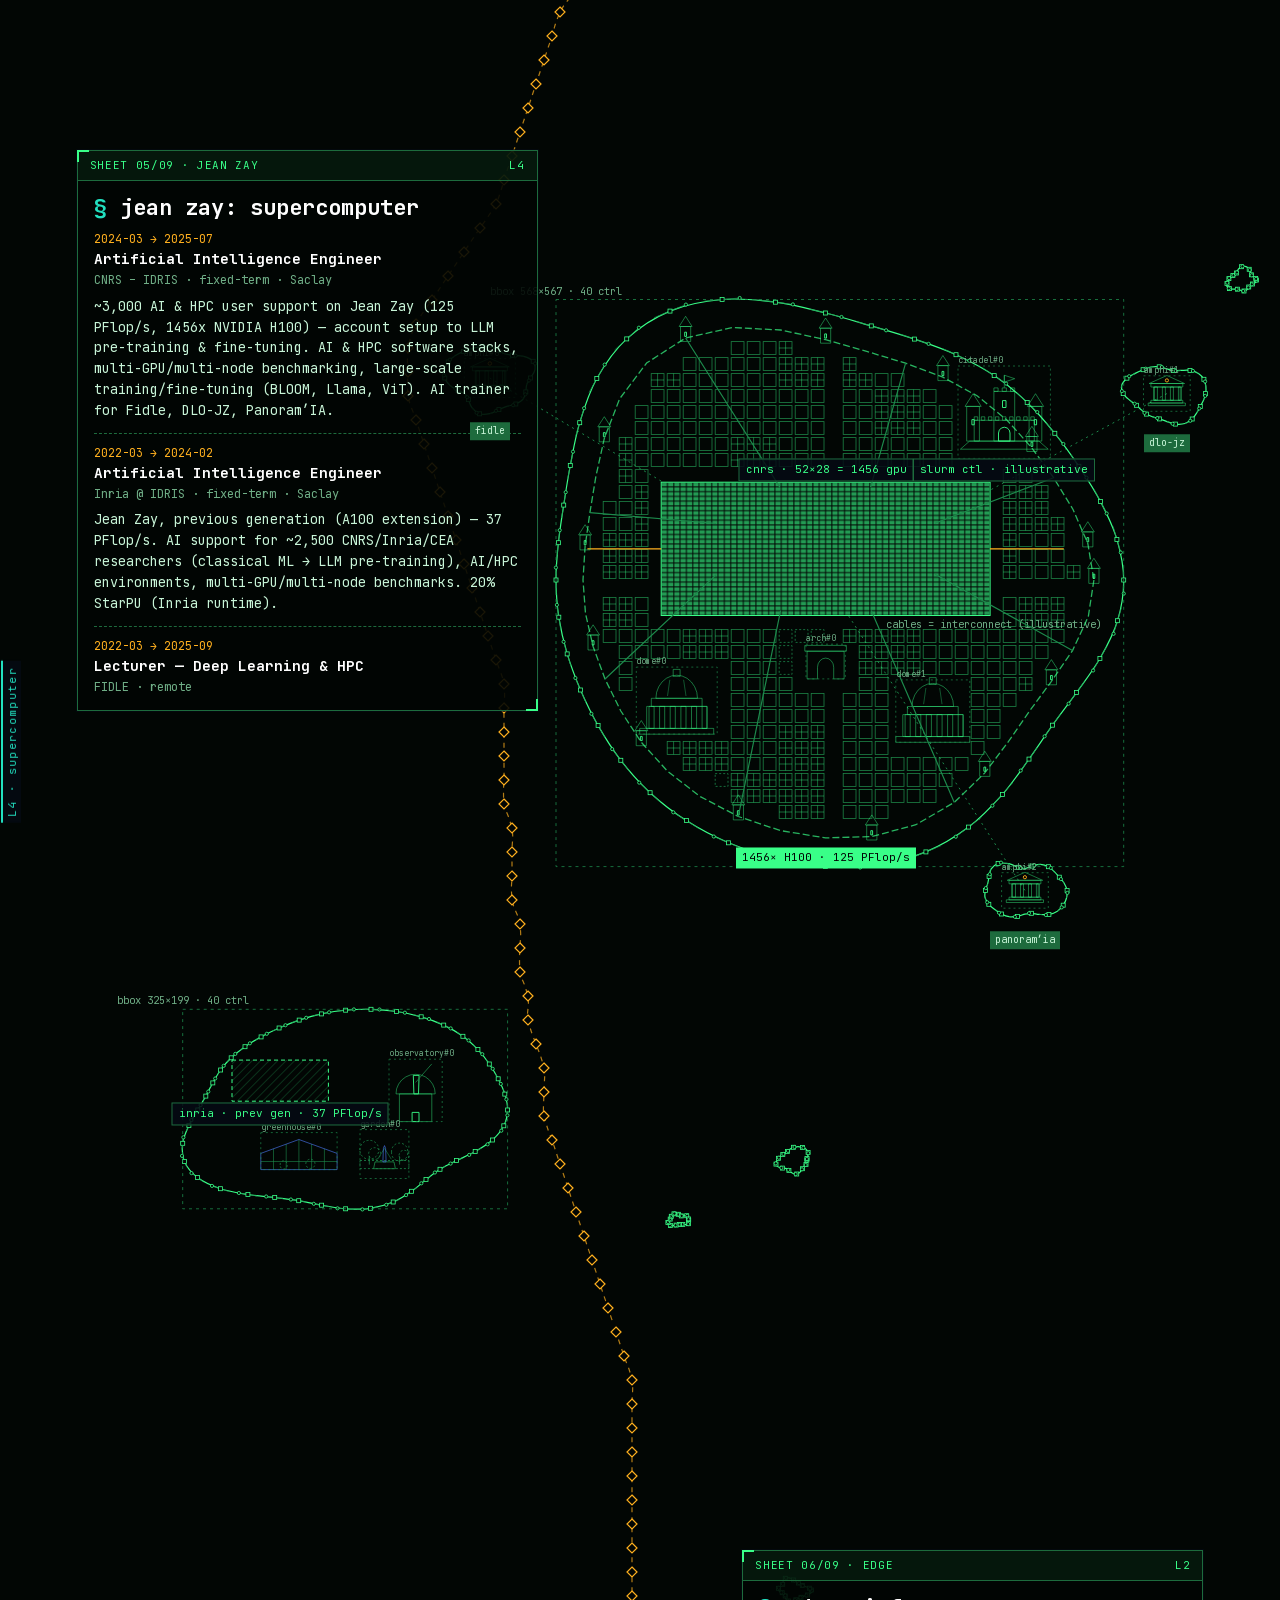
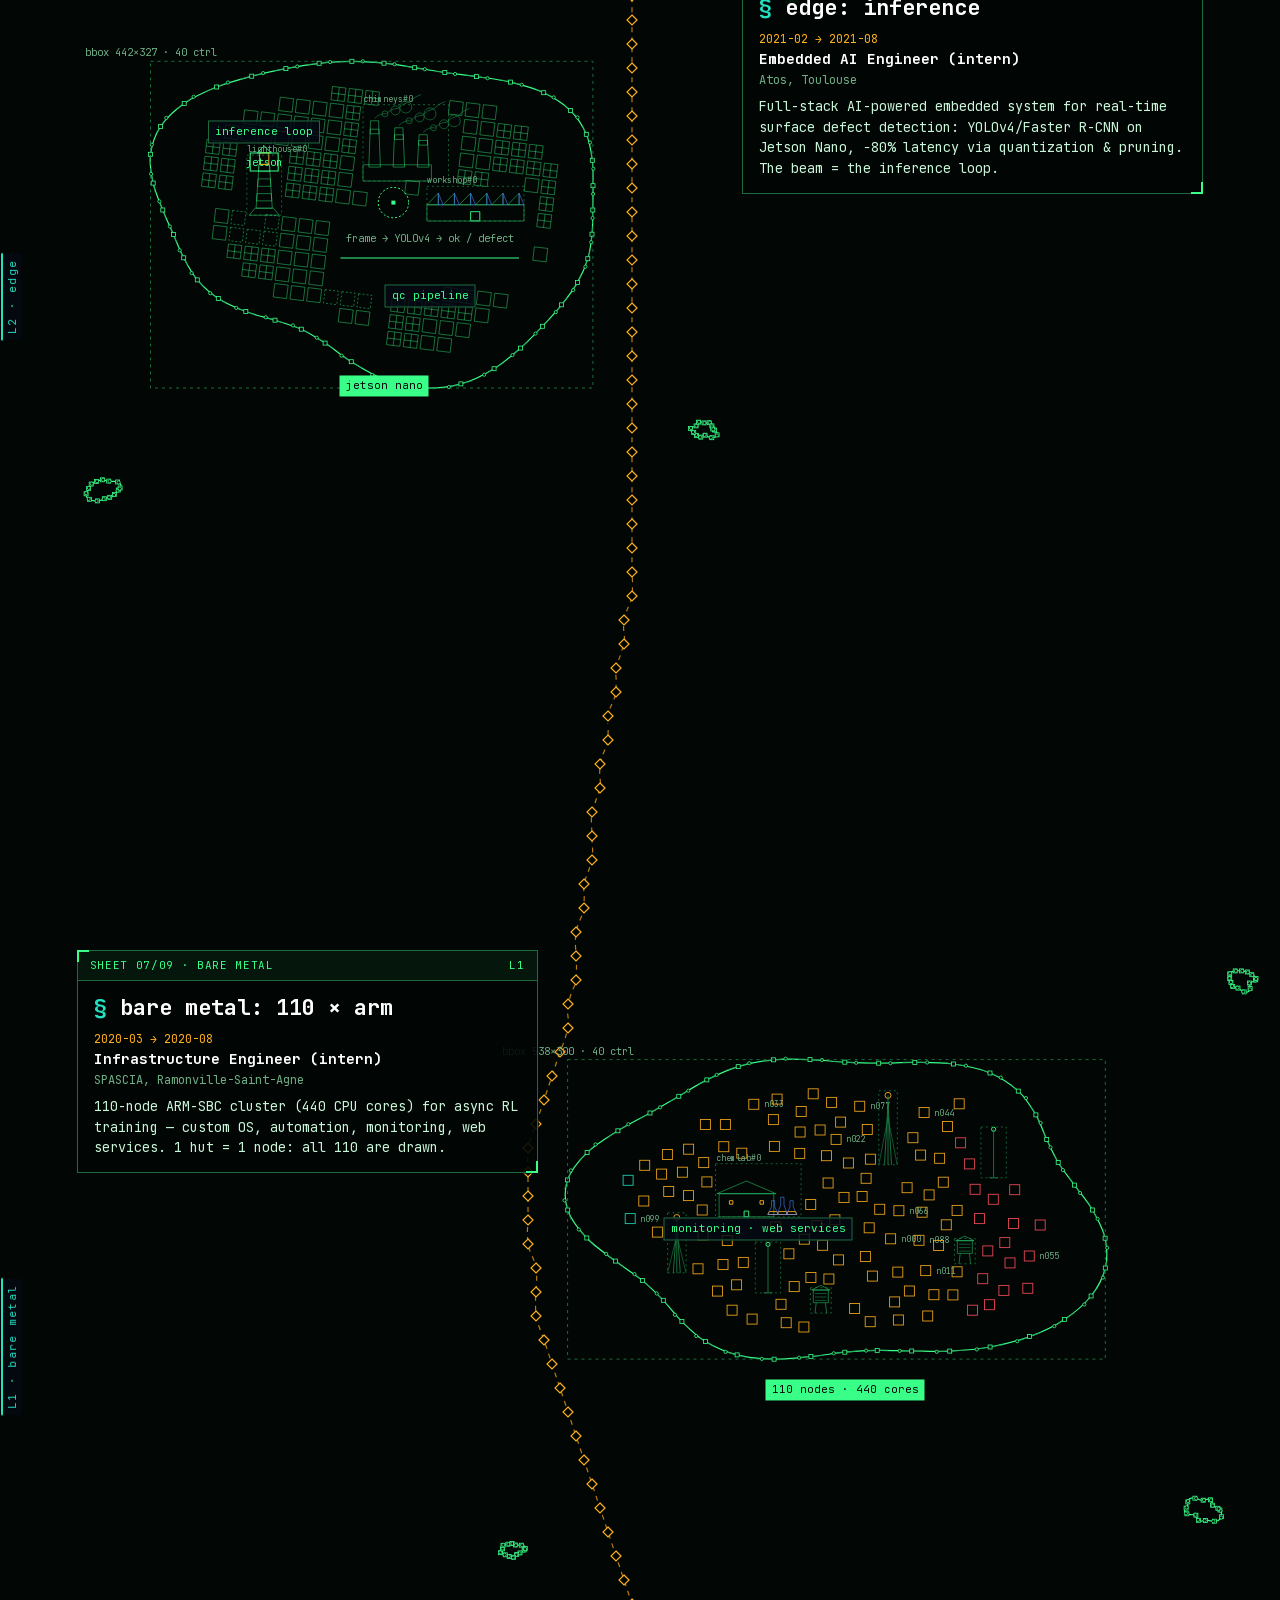
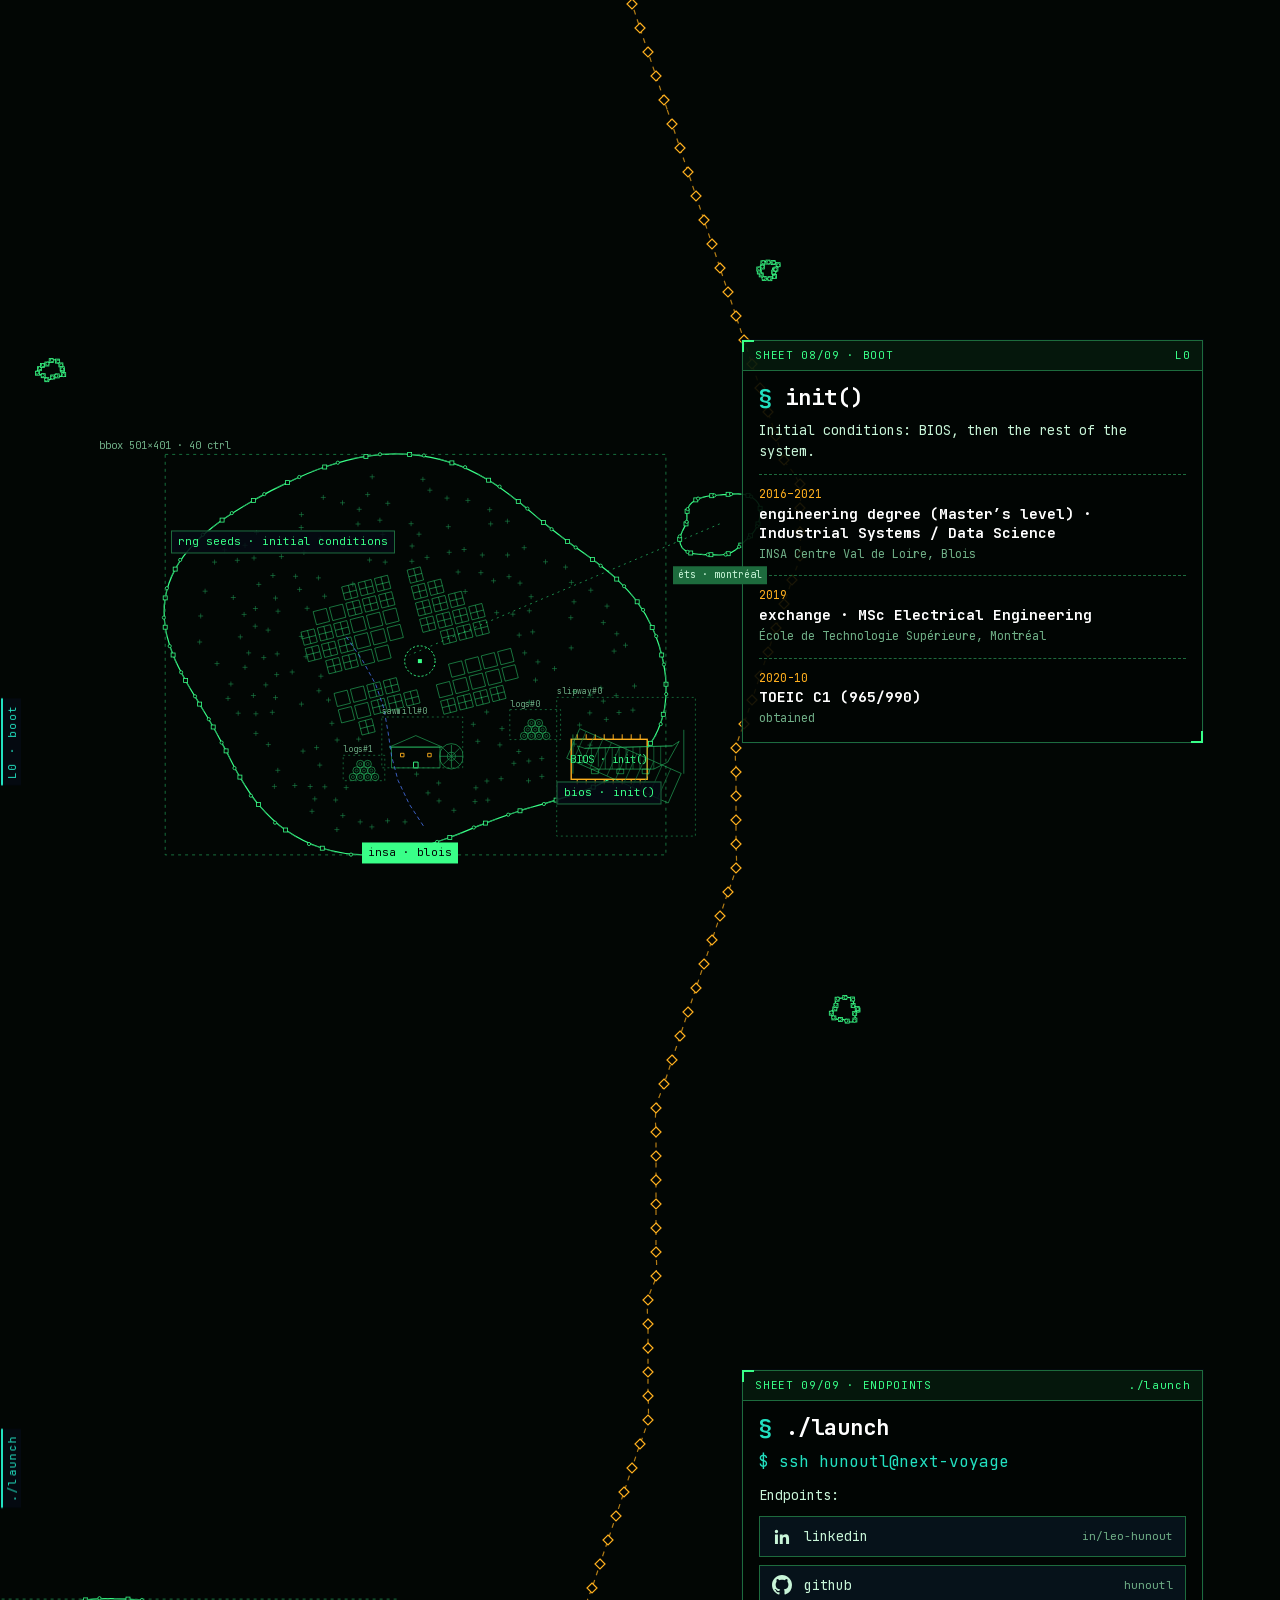
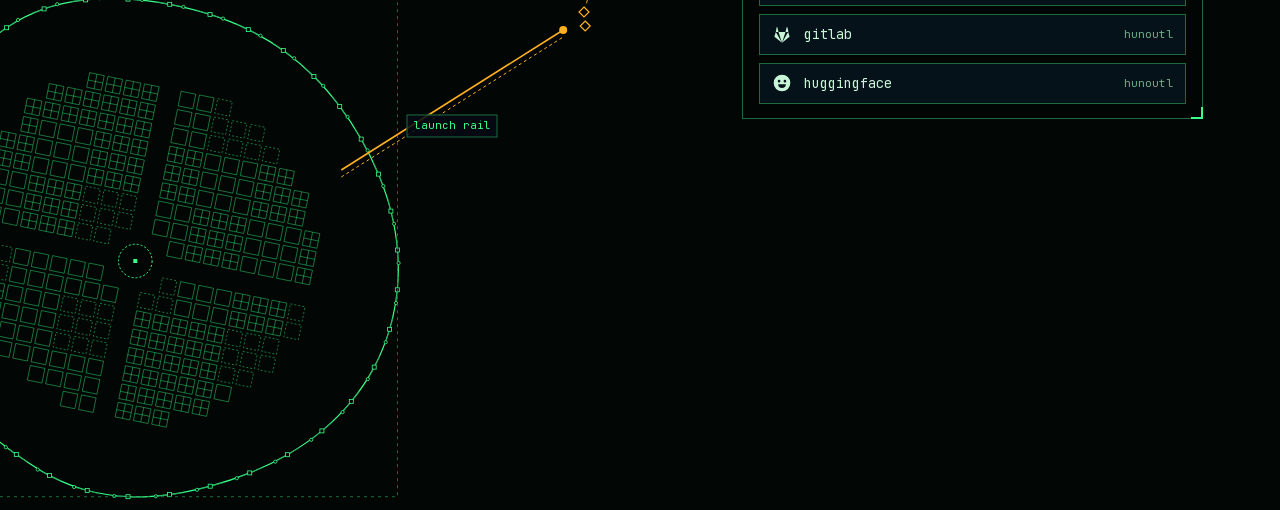
==== commit b0187dc0: "Un seul intitulé d'identité : AI/HPC Engineer ; fondu de langue sans passer sous les nuages - Accuei" ====
--- a/index.html
+++ b/index.html
@@ -12,7 +12,7 @@
   <link rel="icon" href="assets/favicon.svg" type="image/svg+xml" />
   <link rel="apple-touch-icon" href="assets/apple-touch-icon.png" />
   <title>hunoutl</title>
-  <meta name="description" content="Léo Hunout (hunoutl), AI/HPC engineer: supercomputers, GPU clusters and large-scale model training (Jean Zay, Dalia, AWS EKS). The wireframe side of an ink sea chart." />
+  <meta name="description" content="Léo Hunout (hunoutl), AI/HPC Engineer: supercomputers, GPU clusters and large-scale model training (Jean Zay, Dalia, AWS EKS). The wireframe side of an ink sea chart." />
   <link rel="canonical" href="https://hunoutl.github.io/" />
   <!-- Paire FR (gitlab.io) / EN (github.io) : même CV, deux faces. -->
   <link rel="alternate" hreflang="fr" href="https://hunoutl.gitlab.io/" />
--- a/styles/machine.css
+++ b/styles/machine.css
@@ -63,8 +63,21 @@
 .part { position: absolute; z-index: 1; font-size: 11px; color: var(--cy); white-space: nowrap; background: rgba(2, 6, 4, .85); padding: 0 3px; }
 .winds em { font-style: normal; color: var(--dim); font-weight: 400; }
 
-#floors { position: relative; transition: opacity 0.18s; }
-#floors.lang-fading { opacity: 0; }
+#floors { position: relative; }
+/* Changement de langue : seuls les TEXTES fondent. Une opacité sur #floors
+   en faisait un contexte d'empilement : le titre et le premier cartouche
+   (z-index 7) passaient sous les nuages (6) le temps du fondu, et les îles,
+   identiques d'une langue à l'autre, clignotaient avec. On fait fondre le
+   contenu des cartouches, pas les cartouches : leur fond et le voile du
+   titre restent en place, les nuages ne réapparaissent pas derrière.
+   Sans fond propre (étiquettes .tag, consigne de défilement) : elles
+   fondent entières. */
+.floor-inner > :not(.isle-layer) > *,
+.floor-inner > :not(.isle-layer):not(:has(> *)),
+.floor-inner > .scroll-hint { transition: opacity 0.18s; }
+#floors.lang-fading .floor-inner > :not(.isle-layer) > *,
+#floors.lang-fading .floor-inner > :not(.isle-layer):not(:has(> *)),
+#floors.lang-fading .floor-inner > .scroll-hint { opacity: 0; }
 .floor { position: relative; overflow: hidden; }
 /* Le texte n'est jamais coupé par le bas d'un étage : il peut déborder sur
    le suivant (ex. premier panneau de l'accueil, placé selon la fenêtre).
